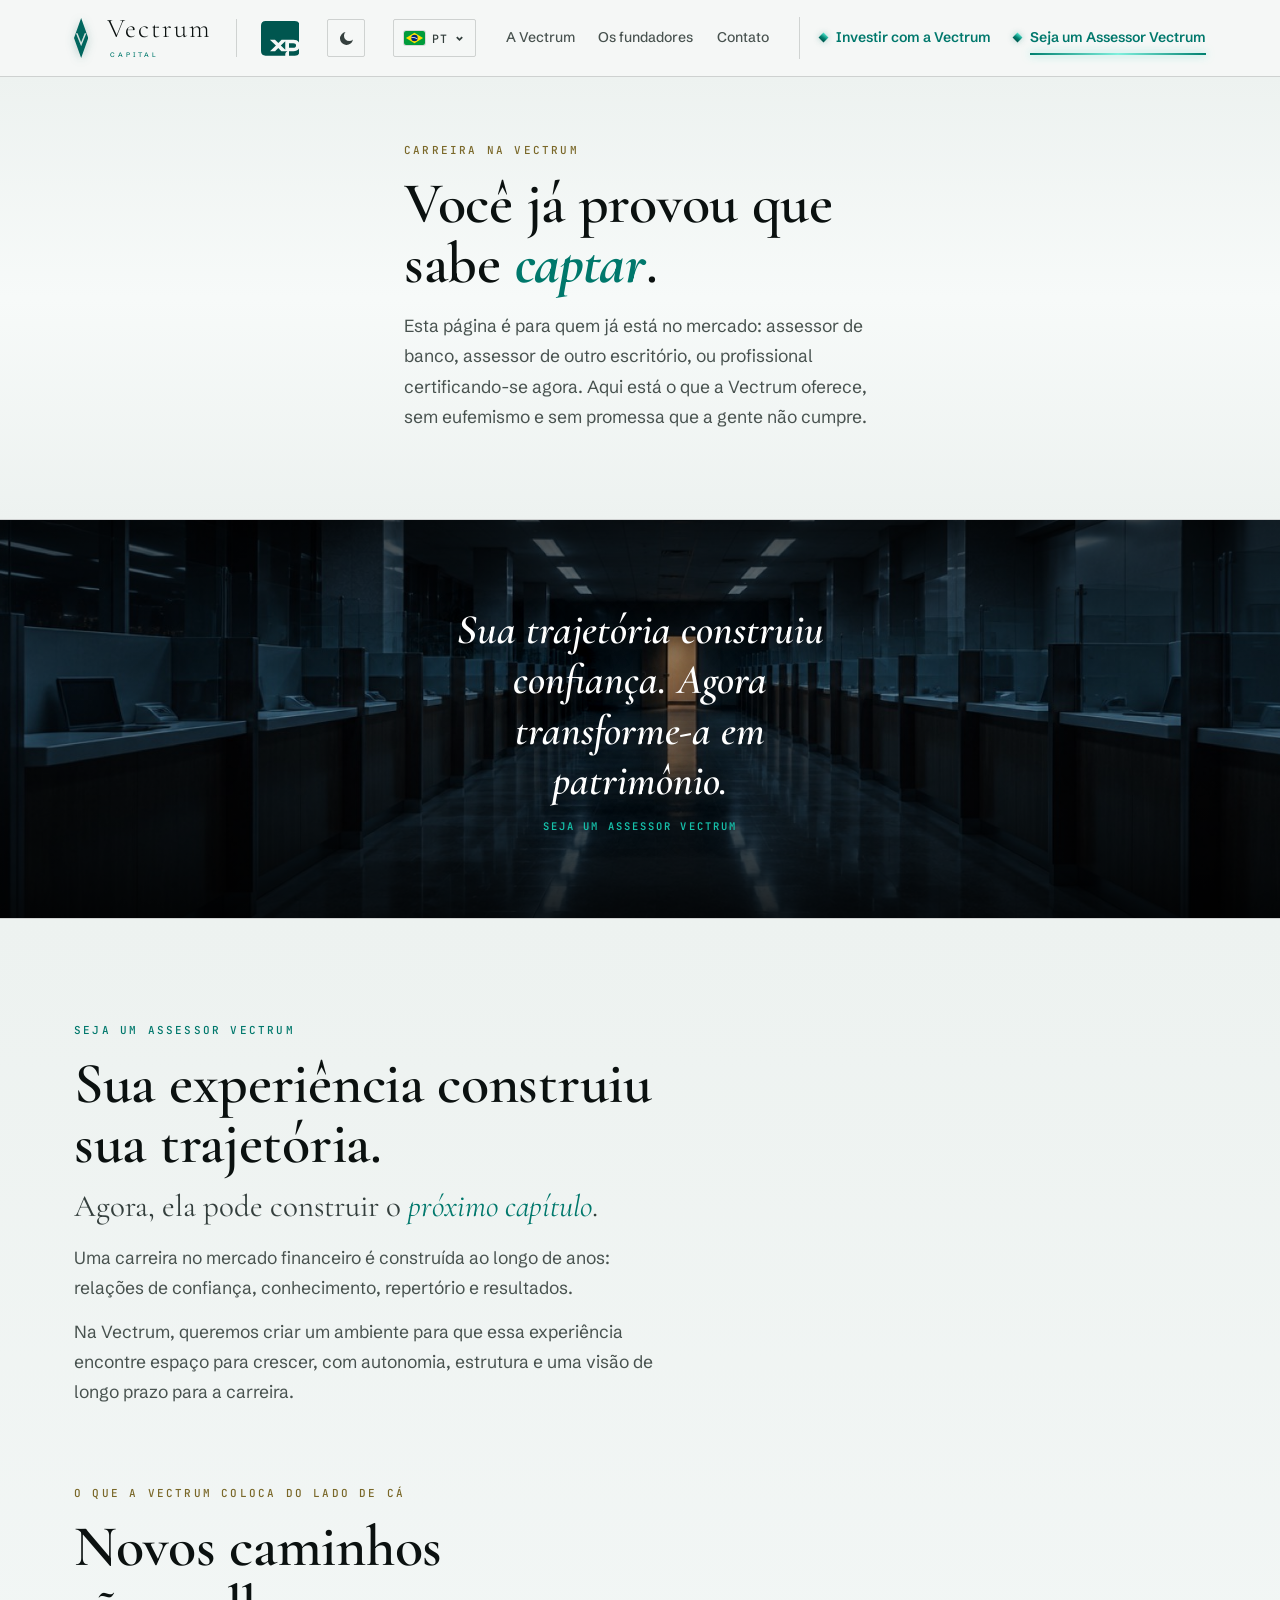
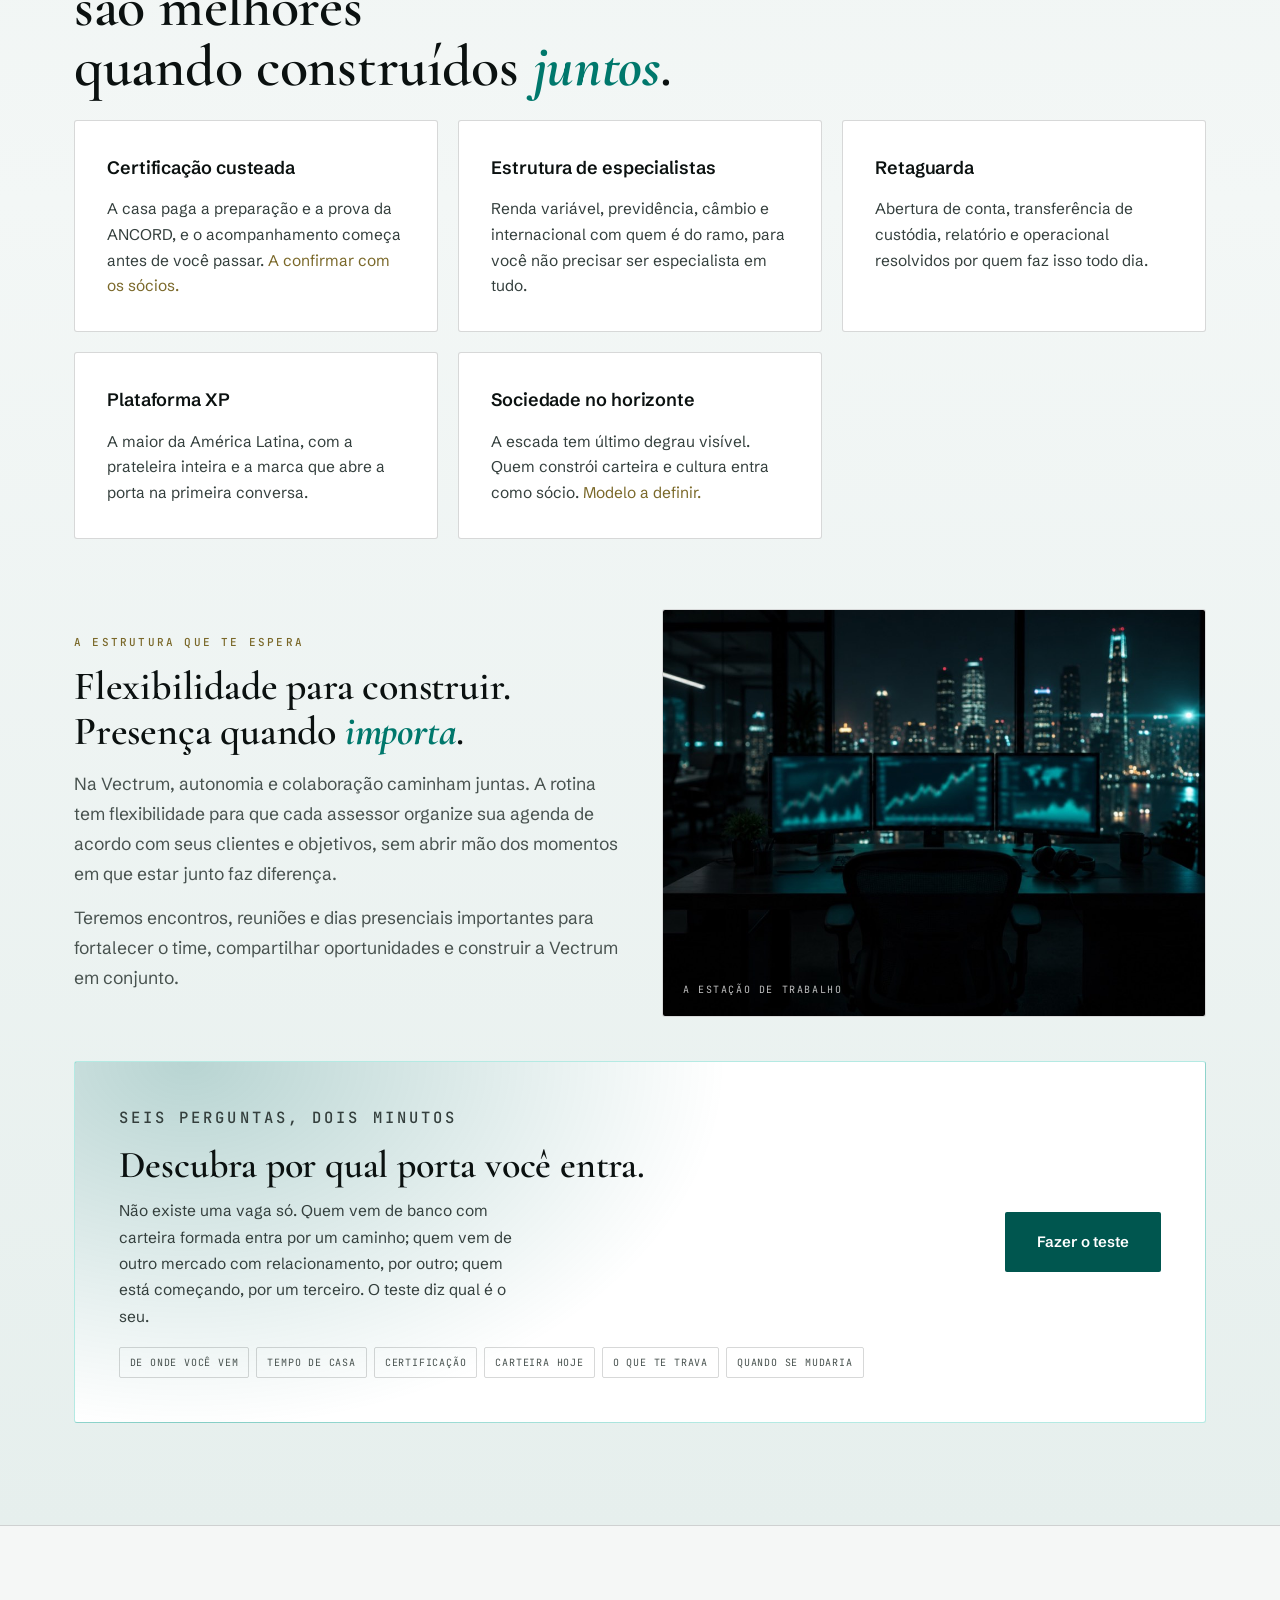
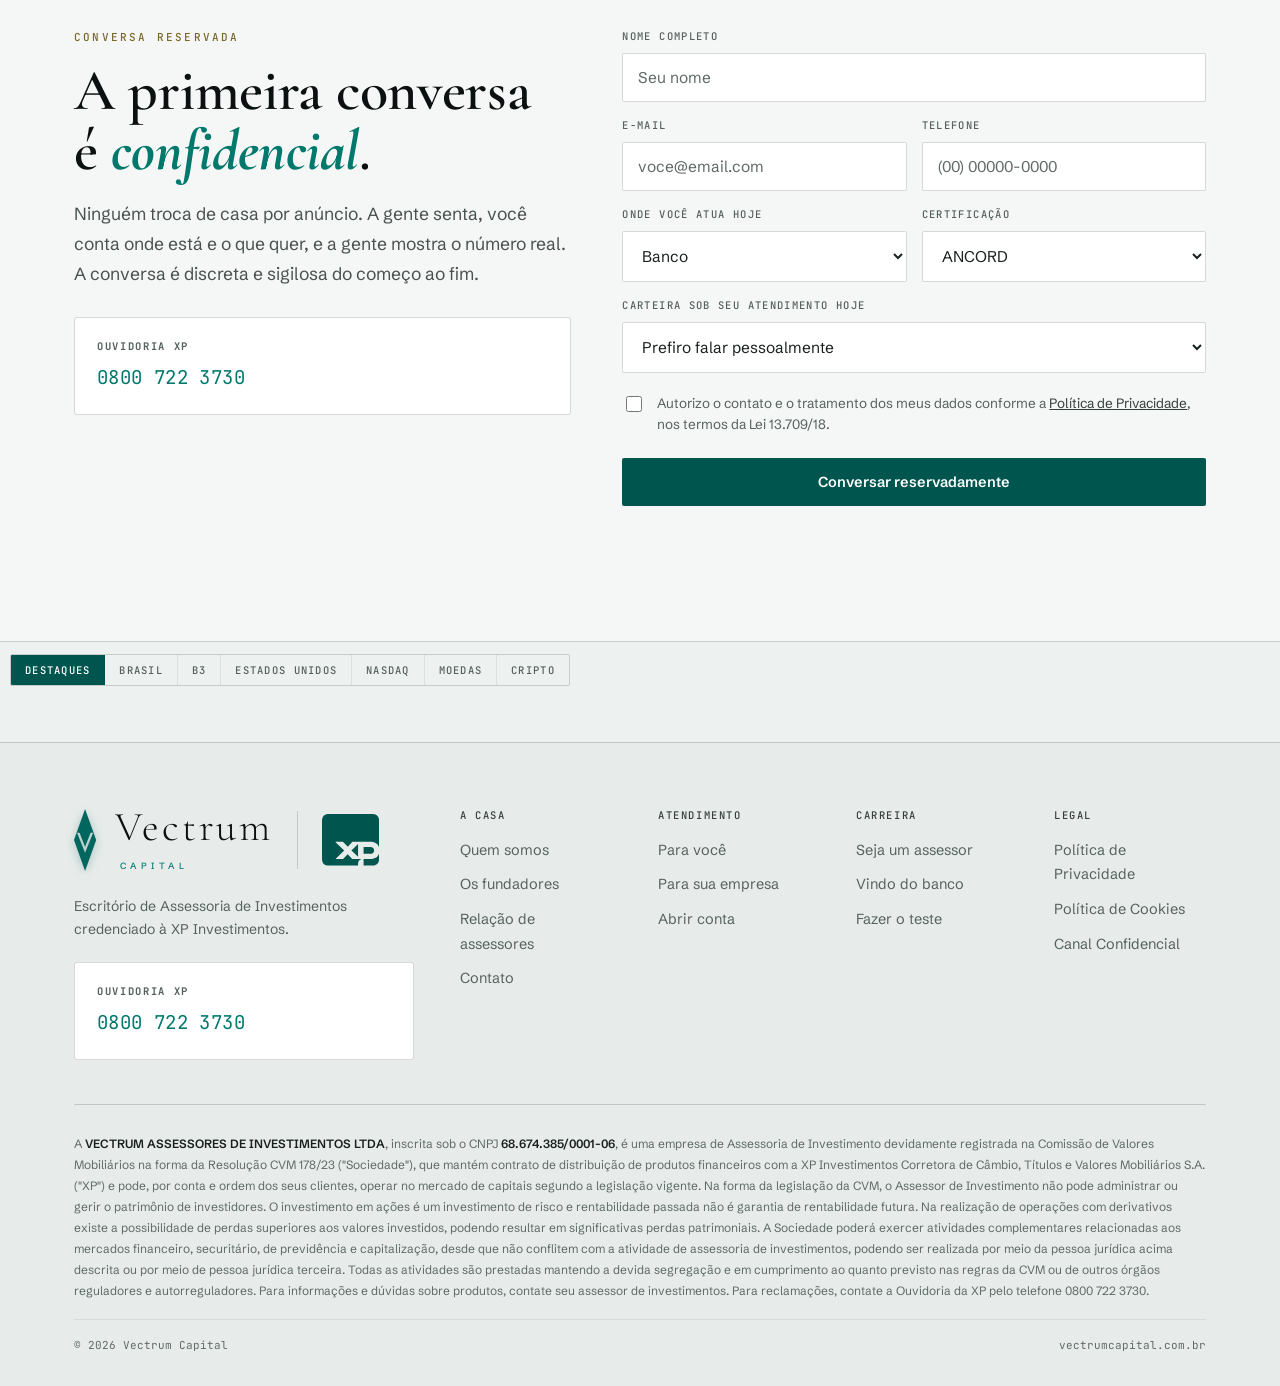
==== assessor.html @ 30ae18d7 "feat: vectrum-site no repositório da STRATIK (cópia fiel da produção de 03/10) Co-Authored-By: Claud" ====
<!doctype html>
<html lang="pt-BR" data-tema="claro">
<head>
<meta charset="utf-8">
<meta name="viewport" content="width=device-width, initial-scale=1">
<!-- previa interna: fora dos buscadores ate a casa decidir publicar -->
<meta name="robots" content="noindex, nofollow, noarchive">
<meta data-i18n-a="content:k0cd31517" name="description" content="Carreira na Vectrum Capital: o que oferecemos a assessores de investimento.">
<meta name="theme-color" content="#F5F7F6">
<script>/* tema antes da pintura: o site nasce claro; quem escolheu o escuro volta no escuro */try{var tv=localStorage.getItem('vectrum-tema-v2');if(tv==='escuro')document.documentElement.removeAttribute('data-tema');else if(tv==='verde')document.documentElement.setAttribute('data-tema','verde');if((localStorage.getItem('vectrum-idioma')||'pt')!=='pt')document.documentElement.className+=' i18n-carregando'}catch(e){}</script>
<link rel="stylesheet" href="i18n/i18n.css?v=4">
<script src="i18n/i18n.js?v=4" defer></script>
<link rel="icon" type="image/svg+xml" href="favicon.svg?v=2">
<meta data-i18n-a="content:kf7795882" property="og:title" content="Seja um assessor Vectrum">
<meta data-i18n-a="content:kbe88fcd1" property="og:description" content="Recurso parado tem valor. Recurso com direção tem destino.">
<meta property="og:type" content="website">
<title data-i18n="kf7795882">Seja um assessor Vectrum</title>
<link rel="preconnect" href="https://fonts.googleapis.com">
<link rel="preconnect" href="https://fonts.gstatic.com" crossorigin>
<link rel="stylesheet" href="https://fonts.googleapis.com/css2?family=Cormorant+Garamond:ital,wght@0,300;0,400;0,500;0,600;0,700;1,500;1,600;1,700&family=Schibsted+Grotesk:wght@400;500;600;700;800&family=JetBrains+Mono:wght@400;500;700&display=swap">

<style>
:root{
  /* texto mais claro e mais legivel que a versao anterior */
  --ink-0:#FFFFFF; --ink-1:#EDEFEE; --ink-2:#C8CCCB; --ink-3:#9AA3A1; --ink-4:#848D8B; --ink-5:#7A8381;

  --green:#00665E; --green-live:#16BFA9; --green-deep:#002420; --green-abyss:#001210; --surface:#00231F;
  --metal:#B8A567; --preto:#121212;
  --up:#16BFA9; --down:#E8685C;

  --bg:#000000; --card:#080A0A; --card-hi:#0E1312;
  --line:rgba(200,204,203,.13); --line-soft:rgba(200,204,203,.06);

  --f-disp:"Fraunces",Georgia,serif;
  --f-ui:"Schibsted Grotesk",system-ui,-apple-system,sans-serif;
  --f-mono:"JetBrains Mono",ui-monospace,Menlo,monospace;
  --f-marca:"Cormorant Garamond",Georgia,serif;

  /* superficies que o tema claro precisa inverter */
  --nav-bg:rgba(0,0,0,.84); --nav-bg-mob:rgba(0,0,0,.98);
  --selo-bg:rgba(0,0,0,.6); --selo-bd:rgba(184,165,103,.3); --selo-tx:rgba(184,165,103,.92);
  --faixa-1:linear-gradient(180deg,#000,#01100E 52%,#000);
  --faixa-2:linear-gradient(180deg,#000,#01100E 50%,#000);
  --faixa-3:radial-gradient(62% 70% at 50% 0%, rgba(0,102,94,.2), transparent 64%),#000;
  --carreira-bg:linear-gradient(180deg,#000,#01100E 40%,#001A17);
  --foco-bg:#0E1312;
  --ticker-bg:#050707; --rodape-bg:#020303; --campo-bg:#0A0D0D;
  --tiras-bg:#060808; --tira-bg:#0C110F; --galeria-bg:#0A0E0D; --hover-suave:rgba(255,255,255,.03);

  --pad:clamp(20px,5vw,64px);
  --nav-h:76px;
  --ease:cubic-bezier(.16,.84,.44,1);
}
/* ====== TEMA CLARO ======
   O site nasce claro (pedido da Victoria, 27/09). O escuro e opcional e entra so quando a pessoa clica.
   Aqui so os tokens mudam: nenhuma regra de layout e reescrita. */
:root[data-tema="claro"]{
  --ink-0:#0B1110; --ink-1:#18211F; --ink-2:#343F3D; --ink-3:#48524F; --ink-4:#55615E; --ink-5:#5E6A67;

  --green:#00564F; --green-live:#00786C; --metal:#7A6829;
  --up:#0B7D6E; --down:#BE4237;

  --bg:#F5F7F6; --card:#FFFFFF; --card-hi:#ECF1EF;
  --line:rgba(11,17,16,.16); --line-soft:rgba(11,17,16,.07);

  --nav-bg:rgba(245,247,246,.86); --nav-bg-mob:rgba(245,247,246,.98);
  --selo-bg:rgba(122,104,41,.09); --selo-bd:rgba(122,104,41,.34); --selo-tx:#6B5A22;
  --faixa-1:linear-gradient(180deg,#EDF2F0,#F7FAF9 52%,#EDF2F0);
  --faixa-2:linear-gradient(180deg,#EDF2F0,#F7FAF9 50%,#EDF2F0);
  --faixa-3:radial-gradient(62% 70% at 50% 0%, rgba(0,102,94,.10), transparent 64%),#F0F4F3;
  --carreira-bg:linear-gradient(180deg,#EDF2F0,#F3F7F6 40%,#E6EFED);
  --foco-bg:#FFFFFF;
  --ticker-bg:#EDF1F0; --rodape-bg:#E7ECEA; --campo-bg:#FFFFFF;
  --tiras-bg:#E9EEEC; --tira-bg:#DDE5E3; --galeria-bg:#E4EBE9; --hover-suave:rgba(11,17,16,.05);
}
/* ====== TEMA VERDE (28/09) ======
   Terceira opção: o verde Aston Martin da marca (#00665E) vira o ambiente.
   Parte do escuro (texto claro) e troca só as superfícies e os acentos. */
:root[data-tema="verde"]{
  --green:#008C80; --green-live:#7FE3D2; --green-deep:#00241F; --green-abyss:#001A17; --surface:#003A34;
  --up:#7FE3D2; --down:#FF9A8F;
  --bg:#00332E; --card:#003D37; --card-hi:#004841;
  --line:rgba(255,255,255,.15); --line-soft:rgba(255,255,255,.07);
  --nav-bg:rgba(0,51,46,.88); --nav-bg-mob:rgba(0,51,46,.98);
  --selo-bg:rgba(0,36,31,.55);
  --faixa-1:linear-gradient(180deg,#00332E,#003E38 52%,#00332E);
  --faixa-2:linear-gradient(180deg,#00332E,#003E38 50%,#00332E);
  --faixa-3:radial-gradient(62% 70% at 50% 0%, rgba(127,227,210,.14), transparent 64%),#00332E;
  --carreira-bg:linear-gradient(180deg,#00332E,#003A34 40%,#00443D);
  --foco-bg:#003D37;
  --ticker-bg:#002C28; --rodape-bg:#002622; --campo-bg:#003A34;
  --tiras-bg:#002E29; --tira-bg:#003D37; --galeria-bg:#003530; --hover-suave:rgba(255,255,255,.05);
}
/* o veu sobre foto continua escuro nos dois temas: ele protege texto branco sobre imagem */
/* rotulo verde sobre foto: a foto continua escura, entao o verde vivo do tema escuro e o que aparece */
:root[data-tema="claro"] .socio .galeria .nome-sobre span,
:root[data-tema="claro"] .faixa-img .frase small{color:#16BFA9}
/* cartoes das faixas: o veu escuro sobre card claro virava cinza sujo, no claro a mesa some no papel */
:root[data-tema="claro"] .fx .arte{opacity:.34;filter:saturate(.5) contrast(1.02)}
:root[data-tema="claro"] .fx:hover .arte{opacity:.5}
:root[data-tema="claro"] .fx .arte::after{background:linear-gradient(178deg, rgba(255,255,255,.05) 0%, rgba(255,255,255,.78) 42%, rgba(255,255,255,.97) 70%, #FFFFFF 100%)}
:root[data-tema="claro"] .fx .brasao{filter:drop-shadow(0 6px 14px rgba(0,36,32,.28)) drop-shadow(0 0 18px rgba(22,191,169,.12))}

*{box-sizing:border-box}
html{scroll-behavior:smooth;scroll-padding-top:calc(var(--nav-h) + 14px)}
body{
  margin:0;background:var(--bg);color:var(--ink-2);
  font-family:var(--f-ui);font-weight:400;font-size:17px;line-height:1.7;
  -webkit-font-smoothing:antialiased;overflow-x:hidden;
}
.wrap{max-width:1260px;margin:0 auto;padding-inline:var(--pad)}
h1,h2,h3,h4{margin:0;text-wrap:balance;color:var(--ink-1)}
p{margin:0}
a{color:inherit}
img{max-width:100%;display:block}

/* tipografia com carater: display Fraunces, corpo grotesca, numeros mono */
h1,h2{font-family:var(--f-disp);font-weight:500;font-variation-settings:"SOFT" 0,"WONK" 0;letter-spacing:-.012em}
h3{font-family:var(--f-ui);font-weight:600;letter-spacing:-.005em}
.num-mono{font-family:var(--f-mono);font-variant-numeric:tabular-nums}

.eyebrow{font-family:var(--f-mono);font-size:11px;font-weight:500;letter-spacing:.2em;text-transform:uppercase;color:var(--green-live);margin:0}
.eyebrow.metal{color:var(--metal)}
.lede{color:var(--ink-3);font-size:17.5px;max-width:60ch;line-height:1.72}
strong{color:var(--ink-1);font-weight:600}

/* marca */
.vsym{fill:currentColor}   /* fill precisa ser herdado: nao atravessa o shadow do <use> */
.xp{fill:currentColor}
.vname{font-family:var(--f-marca);font-weight:300;line-height:1;letter-spacing:.055em;white-space:nowrap}
.vdesc{font-family:var(--f-ui);font-weight:500;letter-spacing:.4em;text-transform:uppercase;padding-left:.4em;white-space:nowrap}

/* lockup com a XP, padrao dos credenciados: fio vertical, alinhado pela altura */
.lockup{display:flex;align-items:center;gap:clamp(14px,1.9vw,24px)}
.lockup .lk-v{display:flex;align-items:center;gap:clamp(12px,1.5vw,19px);color:var(--ink-0)}
.lockup .lk-fio{width:1px;background:var(--line);flex:none}
.lockup .xp{width:auto;flex:none;color:var(--ink-1)}

/* slot */
.slot::after{
  content:attr(data-slot);position:absolute;top:9px;left:9px;z-index:4;
  font-family:var(--f-mono);font-size:8.5px;font-weight:500;letter-spacing:.11em;text-transform:uppercase;
  color:var(--selo-tx);background:var(--selo-bg);border:1px solid var(--selo-bd);
  padding:3px 7px;border-radius:2px;pointer-events:none;
}
.foto-vazia{background:radial-gradient(70% 90% at 30% 10%, rgba(22,191,169,.10), transparent 62%),linear-gradient(160deg,#0E1413,#060909);position:relative;overflow:hidden}

/* ================= NAV ================= */
.nav{position:sticky;top:0;z-index:70;background:var(--nav-bg);backdrop-filter:blur(18px);border-bottom:1px solid var(--line)}
.nav-in{display:flex;align-items:center;gap:clamp(12px,2.2vw,34px);height:var(--nav-h)}
.nav-marca{text-decoration:none;flex:none}
.nav-marca .vsym{height:40px}
.nav-marca .vname{font-size:27px;letter-spacing:.07em}
.nav-marca .vdesc{font-size:6.5px;letter-spacing:.46em;padding-left:.46em;margin-top:5px;color:var(--ink-4)}
.nav-marca .lk-fio{height:38px}
.nav-marca .xp{height:35px}
.nav-links{display:flex;align-items:center;gap:clamp(9px,1.5vw,24px);margin-left:auto}
.nav-links a{
  font-size:14px;font-weight:500;color:var(--ink-3);text-decoration:none;
  padding:9px 2px;position:relative;transition:color .22s;white-space:nowrap;
}
.nav-links a::after{content:"";position:absolute;left:0;right:100%;bottom:4px;height:1px;background:var(--green-live);transition:right .32s var(--ease)}
.nav-links a:hover{color:var(--ink-0)}
.nav-links a:hover::after{right:0}
.nav-links a.destaque{color:var(--green-live);font-weight:600}
.nav-cta{
  flex:none;background:var(--green);color:#fff;text-decoration:none;font-family:var(--f-ui);
  font-size:13.5px;font-weight:600;padding:12px 22px;border-radius:2px;
  transition:background .24s,transform .24s,box-shadow .24s;white-space:nowrap;
}
.nav-cta:hover{background:#007D72;transform:translateY(-1px);box-shadow:0 8px 22px -8px rgba(0,102,94,.8)}
.nav-tema{background:none;border:1px solid var(--line);border-radius:2px;color:var(--ink-2);
  width:38px;height:38px;flex:none;cursor:pointer;display:grid;place-items:center;
  transition:border-color .25s var(--ease),color .25s var(--ease)}
.nav-tema:hover{border-color:var(--green-live);color:var(--ink-0)}
.nav-tema svg{width:17px;height:17px;fill:currentColor}
/* o ícone mostra o PRÓXIMO tema: claro → escuro (lua) → verde (bolinha verde) → claro (sol) */
.nav-tema .t-lua,.nav-tema .t-sol{display:none}
:root[data-tema="claro"] .nav-tema .t-lua{display:block}
:root[data-tema="claro"] .nav-tema .t-verde{display:none}
:root[data-tema="verde"] .nav-tema .t-sol{display:block}
:root[data-tema="verde"] .nav-tema .t-verde{display:none}
.nav-burger{display:none;margin-left:auto;background:none;border:1px solid var(--line);border-radius:2px;color:var(--ink-1);padding:9px 13px;cursor:pointer;font-family:var(--f-ui);font-size:13px;font-weight:500}
@media(max-width:1060px){
  .nav-links{display:none;position:absolute;top:var(--nav-h);left:0;right:0;background:var(--nav-bg-mob);border-bottom:1px solid var(--line);flex-direction:column;align-items:flex-start;gap:0;padding:8px var(--pad) 18px;margin:0}
  .nav-links.aberto{display:flex}
  .nav-links a{width:100%;padding:14px 0;border-bottom:1px solid var(--line-soft)}
  .nav-burger{display:block}.nav-cta{display:none}
}

/* ================= HERO ================= */
.hero{position:relative;padding-block:clamp(52px,8vw,96px) clamp(44px,6vw,78px);overflow:hidden}
.hero-fundo{position:absolute;inset:0;z-index:0;
  background:radial-gradient(56% 60% at 74% 16%, rgba(0,102,94,.32), transparent 62%),
             radial-gradient(46% 50% at 12% 86%, rgba(22,191,169,.10), transparent 60%),
             var(--faixa-1)}
.hero-grade{position:absolute;inset:0;z-index:0;opacity:.55;
  background-image:linear-gradient(rgba(255,255,255,.022) 1px,transparent 1px),linear-gradient(90deg,rgba(255,255,255,.022) 1px,transparent 1px);
  background-size:68px 68px;mask-image:radial-gradient(70% 70% at 50% 40%,#000,transparent)}
.hero-in{position:relative;z-index:1;display:grid;grid-template-columns:minmax(0,1.04fr) minmax(0,.96fr);gap:clamp(30px,4.6vw,64px);align-items:center}
@media(max-width:940px){.hero-in{grid-template-columns:1fr}}
.hero h1{font-size:clamp(40px,6.2vw,76px);line-height:1.04;margin-block:20px 22px;color:var(--ink-0);font-weight:500}
.hero h1 em{font-style:italic;color:var(--green-live);font-weight:500}
.hero .sub{color:var(--ink-2);font-size:clamp(16px,1.5vw,18.5px);max-width:50ch;line-height:1.7}
.hero-botoes{display:flex;flex-wrap:wrap;gap:13px;margin-top:32px}
.btn{
  display:inline-flex;align-items:center;justify-content:center;gap:9px;text-decoration:none;border:0;cursor:pointer;
  font-family:var(--f-ui);font-size:14.5px;font-weight:600;
  padding:15px 28px;border-radius:2px;position:relative;overflow:hidden;
  transition:background .24s,transform .24s,border-color .24s,color .24s,box-shadow .24s;
}
.btn-1{background:var(--green);color:#fff}
.btn-1:hover{background:#007D72;transform:translateY(-2px);box-shadow:0 12px 30px -10px rgba(0,102,94,.9)}
.btn-2{background:transparent;color:var(--ink-1);border:1px solid rgba(200,204,203,.3)}
.btn-2:hover{border-color:var(--green-live);color:var(--green-live);transform:translateY(-2px);background:rgba(22,191,169,.06)}
.btn:focus-visible{outline:2px solid var(--green-live);outline-offset:3px}

.hero-visual{position:relative;aspect-ratio:4/5;border:1px solid var(--line);border-radius:3px;overflow:hidden}
.hero-visual img,.hero-visual video{width:100%;height:100%;object-fit:cover;display:block;transform:scale(1.02);transition:transform 1.1s var(--ease)}
.hero-visual:hover img,.hero-visual:hover video{transform:scale(1.06)}
.hero-visual::after{content:"";position:absolute;inset:0;background:linear-gradient(180deg,rgba(0,0,0,.18) 0%,rgba(0,0,0,0) 34%,rgba(0,0,0,.62) 100%);pointer-events:none}
.hero-visual .legenda{position:absolute;left:0;right:0;bottom:0;z-index:2;padding:20px 22px;font-family:var(--f-mono);font-size:10.5px;letter-spacing:.14em;text-transform:uppercase;color:rgba(255,255,255,.72)}
@media(max-width:940px){.hero-visual{aspect-ratio:16/10}}

/* ================= NUMEROS ================= */
.numeros{display:grid;grid-template-columns:repeat(auto-fit,minmax(172px,1fr));gap:1px;background:var(--line-soft);border-block:1px solid var(--line)}
.num{background:var(--card);padding:clamp(24px,3vw,36px) clamp(18px,2vw,28px);display:flex;flex-direction:column;gap:7px;position:relative;transition:background .35s}
.num::before{content:"";position:absolute;inset:0;background:radial-gradient(70% 100% at 50% 0%, rgba(22,191,169,.10), transparent 70%);opacity:0;transition:opacity .4s}
.num:hover{background:var(--card-hi)}
.num:hover::before{opacity:1}
.num b{font-family:var(--f-mono);font-weight:700;font-size:clamp(28px,3.6vw,42px);line-height:1;color:var(--ink-0);letter-spacing:-.02em;position:relative}
.num span{font-family:var(--f-mono);font-size:10.5px;letter-spacing:.16em;text-transform:uppercase;color:var(--ink-4);position:relative}

/* ================= SECOES ================= */
.sec{padding-block:clamp(60px,8vw,110px);position:relative}
.sec-linha{border-top:1px solid var(--line)}
.sec-head{max-width:60ch;margin-bottom:clamp(30px,4vw,52px)}
.sec-head h2{font-size:clamp(31px,4.4vw,52px);line-height:1.1;margin-block:14px 17px;color:var(--ink-0);font-weight:500}
.sec-head h2 em{font-style:italic;color:var(--green-live)}
.faixa-escura{background:var(--faixa-2)}
.faixa-verde{background:var(--faixa-3)}

/* ============ BLOCO VIVO: base de todo card ============ */
.vivo{
  position:relative;background:var(--card);border:1px solid var(--line);border-radius:3px;
  overflow:hidden;isolation:isolate;
  transition:transform .42s var(--ease),border-color .42s,background .42s,box-shadow .42s;
}
.vivo::before{ /* luz que segue o ponteiro */
  content:"";position:absolute;inset:-1px;z-index:0;pointer-events:none;opacity:0;
  background:radial-gradient(320px circle at var(--mx,50%) var(--my,0%), rgba(22,191,169,.16), transparent 62%);
  transition:opacity .45s;
}
.vivo::after{ /* filete superior que cresce */
  content:"";position:absolute;top:0;left:0;height:2px;width:0;z-index:2;
  background:linear-gradient(90deg,var(--green-live),rgba(22,191,169,0));
  transition:width .55s var(--ease);
}
.vivo:hover{transform:translateY(-5px);border-color:rgba(22,191,169,.34);background:var(--card-hi);box-shadow:0 22px 44px -26px rgba(0,0,0,.95)}
.vivo:hover::before{opacity:1}
.vivo:hover::after{width:100%}
.vivo > *{position:relative;z-index:1}

/* ================= DIFERENCIAIS ================= */
.grade-6{display:grid;grid-template-columns:repeat(auto-fit,minmax(288px,1fr));gap:clamp(14px,1.7vw,20px)}
.dcard{padding:clamp(24px,2.7vw,32px);display:flex;flex-direction:column;gap:13px}
.dcard .ico{width:30px;height:30px;color:var(--green-live);transition:transform .45s var(--ease),color .3s}
.dcard:hover .ico{transform:translateY(-2px) scale(1.08)}
.dcard .ico svg{width:100%;height:100%;fill:none;stroke:currentColor;stroke-width:1.4;stroke-linecap:round;stroke-linejoin:round}
.dcard h3{font-size:18px;color:var(--ink-0)}
.dcard p{font-size:15.5px;line-height:1.66;color:var(--ink-2)}
.dcard .grifo{color:var(--green-live);font-weight:600}

/* ================= FAIXAS ================= */
.faixas{display:grid;grid-template-columns:repeat(auto-fit,minmax(250px,1fr));gap:clamp(12px,1.5vw,16px)}
.fx{padding:clamp(30px,3.4vw,44px);display:flex;flex-direction:column;gap:11px;position:relative;overflow:hidden;min-height:clamp(260px,26vw,330px);justify-content:flex-end}
/* arte de fundo: malha geométrica que ganha densidade conforme o nível sobe */
.fx .arte{
  position:absolute;inset:0;z-index:0;pointer-events:none;
  background-size:cover;background-position:center;
  opacity:.50;filter:saturate(.62) contrast(1.06);
  transition:opacity .7s var(--ease),transform 1.5s var(--ease),filter .7s;
  transform:scale(1.05);
}
/* o véu mantém o texto legível e deixa a mesa aparecer só no topo do card */
.fx .arte::after{
  content:"";position:absolute;inset:0;
  background:linear-gradient(178deg, rgba(0,0,0,.18) 0%, rgba(4,10,9,.72) 46%, rgba(4,10,9,.96) 78%, #040A09 100%);
}
.fx:hover .arte{opacity:.78;transform:scale(1.1);filter:saturate(.85) contrast(1.1)}
.fx > *:not(.arte){position:relative;z-index:1}
/* selo sólido: massa de metal, não contorno */
.fx .brasao{width:78px;height:78px;margin-bottom:16px;display:block;position:relative;
  filter:drop-shadow(0 6px 16px rgba(0,0,0,.95)) drop-shadow(0 0 22px rgba(22,191,169,.18))}
.fx .brasao svg{width:100%;height:100%;overflow:visible;transition:transform .55s var(--ease)}
.fx .brasao .corpo{fill:url(#metal);transition:fill .5s}
.fx .brasao .chapa{fill:url(#chapa)}
.fx .brasao .aro{fill:none;stroke:rgba(255,255,255,.34);stroke-width:1.1}
.fx .brasao .vinco{fill:none;stroke:rgba(0,0,0,.42);stroke-width:1.4}
.fx .brasao .cravo{fill:#0B1413}
.fx .brasao .lasca{fill:rgba(255,255,255,.20)}
.fx .brasao .numeral{
  font-family:var(--f-mono);font-size:15px;font-weight:700;letter-spacing:.04em;
  fill:#04100E;text-anchor:middle;
}
.fx:hover .brasao svg{transform:scale(1.07) rotate(-4deg)}
.fx:hover .brasao .corpo{fill:url(#metal-hi)}
.fx .valor{font-family:var(--f-mono);font-size:11.5px;letter-spacing:.13em;text-transform:uppercase;color:var(--green-live);font-weight:500}
.fx .nivel{font-family:var(--f-disp);font-size:29px;color:var(--ink-0);font-weight:500;line-height:1.1}
.fx ul{list-style:none;margin:10px 0 0;padding:0;display:flex;flex-direction:column;gap:9px}
.fx li{font-size:15px;color:var(--ink-2);padding-left:18px;position:relative;line-height:1.55}
.carreira .sub-titulo{font-family:var(--f-disp);font-size:clamp(21px,2.6vw,31px);line-height:1.2;color:var(--ink-2);font-weight:400;margin:-4px 0 18px}
.carreira .sub-titulo em{font-style:italic;color:var(--green-live)}
.fx li::before{content:"";position:absolute;left:0;top:9px;width:6px;height:6px;background:var(--green-live);transform:rotate(45deg);transition:transform .4s var(--ease)}
.fx:hover li::before{transform:rotate(135deg)}

/* ================= FUNDADORES ================= */
.socios{display:grid;grid-template-columns:repeat(auto-fit,minmax(310px,1fr));gap:clamp(16px,2vw,24px)}
.socio{display:flex;flex-direction:column}
.socio .galeria{position:relative;aspect-ratio:4/5;overflow:hidden;background:var(--galeria-bg)}
.socio .galeria img{position:absolute;inset:0;width:100%;height:100%;object-fit:cover;opacity:0;transform:scale(1.06);transition:opacity .72s var(--ease),transform 1.3s var(--ease)}
.socio .galeria img.ativa{opacity:1;transform:scale(1)}
.socio .galeria .veu{position:absolute;inset:0;background:linear-gradient(180deg,rgba(0,0,0,.05) 0%,rgba(0,0,0,0) 40%,rgba(0,0,0,.82) 100%);z-index:2;pointer-events:none}
.socio .galeria .contador{position:absolute;top:12px;right:13px;z-index:3;font-family:var(--f-mono);font-size:10px;letter-spacing:.1em;color:rgba(255,255,255,.72);background:rgba(0,0,0,.45);border:1px solid rgba(255,255,255,.14);padding:3px 8px;border-radius:2px}
.socio .galeria .nome-sobre{position:absolute;left:0;right:0;bottom:0;z-index:3;padding:0 20px 16px;display:flex;flex-direction:column;gap:3px}
.socio .galeria .nome-sobre b{font-family:var(--f-disp);font-size:30px;font-weight:500;color:#fff;line-height:1.05}
.socio .galeria .nome-sobre span{font-family:var(--f-mono);font-size:10px;letter-spacing:.16em;text-transform:uppercase;color:var(--green-live)}

/* miniaturas: a selecionada se destaca */
.tiras{display:flex;gap:7px;padding:12px 14px;background:var(--tiras-bg);border-bottom:1px solid var(--line-soft);overflow-x:auto;scrollbar-width:none}
.tiras::-webkit-scrollbar{display:none}
.tira{
  flex:0 0 auto;width:46px;height:46px;border-radius:2px;overflow:hidden;cursor:pointer;position:relative;
  border:1px solid var(--line);background:var(--tira-bg);padding:0;
  opacity:.48;filter:grayscale(.55);
  transition:opacity .35s,filter .35s,transform .35s var(--ease),border-color .35s,width .35s var(--ease),height .35s var(--ease);
}
.tira img{width:100%;height:100%;object-fit:cover}
.tira:hover{opacity:.85;filter:grayscale(.15);transform:translateY(-2px)}
.tira[aria-selected="true"]{opacity:1;filter:none;border-color:var(--green-live);width:58px;height:58px;box-shadow:0 0 0 1px rgba(22,191,169,.45),0 8px 20px -10px rgba(22,191,169,.7)}
.tira.vazia{display:grid;place-items:center}
.tira.vazia span{font-family:var(--f-mono);font-size:15px;color:var(--ink-5)}
.tira:focus-visible{outline:2px solid var(--green-live);outline-offset:2px}

.socio .corpo{padding:clamp(20px,2.3vw,26px);display:flex;flex-direction:column;gap:14px;flex:1}
.socio .bio{font-size:15px;line-height:1.65;color:var(--ink-2)}
.socio .skills{display:flex;flex-wrap:wrap;gap:6px}
.socio .skills span{font-family:var(--f-mono);font-size:10px;letter-spacing:.07em;text-transform:uppercase;color:var(--ink-2);border:1px solid var(--line);border-radius:2px;padding:5px 9px;transition:border-color .3s,color .3s,background .3s}
.socio:hover .skills span{border-color:rgba(22,191,169,.24)}
.socio .trilha{margin-top:auto;padding-top:15px;border-top:1px solid var(--line-soft);display:flex;flex-direction:column;gap:7px}
.socio .trilha i{font-style:normal;font-size:13.5px;color:var(--ink-4);display:flex;gap:12px}
.socio .trilha i b{font-family:var(--f-mono);color:var(--ink-2);font-weight:500;font-size:11px;letter-spacing:.08em;text-transform:uppercase;min-width:82px;padding-top:2px}

/* ================= CLASSES ================= */
.classes{display:grid;grid-template-columns:repeat(auto-fit,minmax(186px,1fr));gap:clamp(10px,1.2vw,14px)}
.cl{padding:22px 20px 24px;display:flex;flex-direction:column;gap:7px}
.cl b{font-size:15.5px;font-weight:600;color:var(--ink-1)}
.cl span{font-size:13px;color:var(--ink-4);line-height:1.5}

/* insígnias: desenhadas com o vocabulário da marca — ângulos, losangos e retas */
.insignia{
  width:38px;height:38px;margin-bottom:9px;position:relative;
  display:grid;place-items:center;flex:none;
}
.insignia::before{ /* moldura em losango, o motivo da casa */
  content:"";position:absolute;inset:2px;border:1px solid var(--line);
  transform:rotate(45deg);border-radius:2px;
  transition:border-color .45s var(--ease),transform .55s var(--ease),background .45s;
}
.cl:hover .insignia::before,.fx:hover .insignia::before{
  border-color:rgba(22,191,169,.42);transform:rotate(90deg);
  background:radial-gradient(60% 60% at 50% 50%, rgba(22,191,169,.10), transparent 70%);
}
.insignia svg{
  position:relative;width:19px;height:19px;
  fill:none;stroke:var(--green-live);stroke-width:1.5;
  stroke-linecap:round;stroke-linejoin:round;
  transition:transform .45s var(--ease),stroke .3s;
}
.cl:hover .insignia svg,.fx:hover .insignia svg{transform:scale(1.12)}
.insignia svg .cheio{fill:var(--green-live);stroke:none}

/* ================= CARREIRA ================= */
.carreira{background:var(--carreira-bg)}
.verdade{display:grid;grid-template-columns:repeat(auto-fit,minmax(255px,1fr));gap:clamp(12px,1.5vw,16px)}
.vd{padding:clamp(22px,2.5vw,28px);display:flex;flex-direction:column;gap:9px}
.vd .fase{font-family:var(--f-mono);font-size:10.5px;letter-spacing:.16em;text-transform:uppercase;color:var(--metal);font-weight:500}
.vd b{font-family:var(--f-disp);font-size:26px;font-weight:500;color:var(--ink-0);line-height:1.12}
.vd p{font-size:14.5px;color:var(--ink-2);line-height:1.62}
.vd .barra{height:3px;background:rgba(200,204,203,.1);border-radius:2px;overflow:hidden;margin-top:4px}
.vd .barra i{display:block;height:100%;background:linear-gradient(90deg,var(--green),var(--green-live));width:0;transition:width 1.1s var(--ease)}
.vd.revela .barra i,.vd:hover .barra i{width:var(--w,25%)}

.tab-rolagem{overflow-x:auto;border:1px solid var(--line);border-radius:3px;background:var(--card)}
.comparativo{width:100%;border-collapse:collapse;font-size:15px;min-width:560px}
.comparativo th,.comparativo td{padding:15px 18px;text-align:left;border-bottom:1px solid var(--line-soft)}
.comparativo thead th{font-family:var(--f-mono);font-size:10.5px;letter-spacing:.15em;text-transform:uppercase;color:var(--ink-4);font-weight:500;border-bottom:1px solid var(--line)}
.comparativo tbody th{font-weight:400;color:var(--ink-3);font-size:14.5px}
.comparativo tbody tr{transition:background .3s}
.comparativo tbody tr:hover{background:rgba(22,191,169,.04)}
.comparativo .assessor{color:var(--ink-0);font-weight:500}
.comparativo .banco{color:var(--ink-4)}
.comparativo tr.destaque td,.comparativo tr.destaque th{background:rgba(22,191,169,.07)}
.comparativo tr.destaque .assessor{color:var(--green-live);font-weight:600}

.quiz-chamada{
  margin-top:clamp(28px,3.4vw,44px);border:1px solid rgba(22,191,169,.32);border-radius:3px;
  background:radial-gradient(70% 150% at 10% 0%, rgba(0,102,94,.28), transparent 68%),var(--card);
  padding:clamp(26px,3.4vw,46px);
  display:flex;flex-wrap:wrap;gap:clamp(20px,3vw,40px);align-items:center;justify-content:space-between;
  position:relative;overflow:hidden;
}
.quiz-chamada .txt{flex:1 1 320px;display:flex;flex-direction:column;gap:12px}
.quiz-chamada h3{font-family:var(--f-disp);font-size:clamp(26px,3.2vw,38px);font-weight:500;color:var(--ink-0);line-height:1.12}
.quiz-chamada p{font-size:15.5px;color:var(--ink-2);max-width:46ch}
.quiz-passos{display:flex;flex-wrap:wrap;gap:7px;margin-top:5px}
.quiz-passos span{font-family:var(--f-mono);font-size:10px;letter-spacing:.08em;text-transform:uppercase;color:var(--ink-3);border:1px solid var(--line);border-radius:2px;padding:6px 10px;transition:border-color .3s,color .3s}
.quiz-chamada:hover .quiz-passos span{border-color:rgba(22,191,169,.3);color:var(--ink-2)}

/* ================= MIDIA ================= */
.midia{display:grid;grid-template-columns:repeat(auto-fit,minmax(258px,1fr));gap:clamp(14px,1.7vw,20px)}
.mcard{display:flex;flex-direction:column}
.mcard .capa{aspect-ratio:16/10;position:relative;overflow:hidden}
.mcard .capa img{width:100%;height:100%;object-fit:cover;transform:scale(1.02);transition:transform 1.1s var(--ease),filter .5s}
.mcard:hover .capa img{transform:scale(1.07)}
.mcard .capa::after{content:"";position:absolute;inset:0;background:linear-gradient(180deg,rgba(0,0,0,.25),rgba(0,0,0,.55));pointer-events:none}
/* tarja de exemplo: sai quando entrar materia real */
.mcard .tarja{
  position:absolute;top:10px;left:10px;z-index:3;
  font-family:var(--f-mono);font-size:9px;font-weight:500;letter-spacing:.16em;text-transform:uppercase;
  color:var(--selo-tx);background:var(--selo-bg);border:1px solid var(--selo-bd);
  padding:4px 8px;border-radius:2px;
}
.mcard .txt{padding:19px 21px 23px;display:flex;flex-direction:column;gap:10px;flex:1}
.mcard .txt p{font-size:15px;color:var(--ink-2);line-height:1.5}
.mcard .veic{margin-top:auto;padding-top:13px;border-top:1px solid var(--line-soft);font-family:var(--f-mono);font-size:10.5px;letter-spacing:.12em;text-transform:uppercase;color:var(--ink-4)}

/* ================= MAPA ================= */
.mapa-bloco{display:grid;grid-template-columns:minmax(0,.85fr) minmax(0,1.15fr);gap:clamp(28px,4vw,60px);align-items:center}
@media(max-width:900px){.mapa-bloco{grid-template-columns:1fr}}
.mapa-caixa{position:relative;display:grid;place-items:center;padding:clamp(14px,2vw,26px)}
.mapa-svg{width:100%;max-width:420px;height:auto;overflow:visible}
.mapa-svg .pais{fill:#0B1110;stroke:rgba(200,204,203,.22);stroke-width:1.2;stroke-linejoin:round}
.mapa-svg .sp{fill:var(--green);stroke:var(--green-live);stroke-width:1.4;opacity:0;animation:acende 1s var(--ease) .35s forwards}
@keyframes acende{to{opacity:1}}
.mapa-svg .pulso{fill:none;stroke:var(--green-live);stroke-width:1.5;transform-origin:268px 322px;animation:pulsar 2.9s ease-out infinite}
@keyframes pulsar{0%{r:7;opacity:.85}70%{r:30;opacity:0}100%{r:30;opacity:0}}
.mapa-svg .ponto{fill:var(--green-live)}
.mapa-svg .risca{stroke:var(--green-live);stroke-width:1;stroke-dasharray:3 3}
.mapa-svg .rotulo{font-family:var(--f-mono);font-size:12px;letter-spacing:.14em;text-transform:uppercase;fill:var(--green-live)}
.mapa-svg .rotulo-sub{font-family:var(--f-mono);font-size:9px;letter-spacing:.1em;fill:var(--ink-4)}
.mapa-legenda{display:flex;flex-direction:column;gap:14px}
.praca{padding:clamp(20px,2.3vw,26px);display:flex;align-items:flex-start;gap:16px}
.praca .marcador{width:10px;height:10px;border-radius:50%;background:var(--green-live);margin-top:7px;flex:none;box-shadow:0 0 0 4px rgba(22,191,169,.15)}
.praca.futura .marcador{background:transparent;border:1px solid var(--ink-4);box-shadow:none}
.praca .txt{display:flex;flex-direction:column;gap:5px}
.praca b{font-family:var(--f-disp);font-size:24px;font-weight:500;color:var(--ink-0)}
.praca span{font-size:14.5px;color:var(--ink-3);line-height:1.55}
.praca .marca-tempo{font-family:var(--f-mono);font-size:10px;letter-spacing:.14em;text-transform:uppercase;color:var(--metal)}

/* ================= FORM ================= */
.mel{position:absolute;left:-9999px;width:1px;height:1px;overflow:hidden}
.form-bloco{display:grid;grid-template-columns:minmax(0,.92fr) minmax(0,1.08fr);gap:clamp(30px,4vw,64px);align-items:start}
@media(max-width:880px){.form-bloco{grid-template-columns:1fr}}
form{display:flex;flex-direction:column;gap:15px}
.campo{display:flex;flex-direction:column;gap:7px}
.campo label{font-family:var(--f-mono);font-size:10.5px;letter-spacing:.13em;text-transform:uppercase;color:var(--ink-4);font-weight:500}
.campo input,.campo select{
  font-family:var(--f-ui);font-size:15.5px;font-weight:400;color:var(--ink-1);
  background:var(--campo-bg);border:1px solid var(--line);border-radius:2px;padding:14px 15px;
  transition:border-color .25s,background .25s,box-shadow .25s;
}
.campo input::placeholder{color:var(--ink-5)}
.campo input:focus,.campo select:focus{outline:none;border-color:var(--green-live);background:var(--foco-bg);box-shadow:0 0 0 3px rgba(22,191,169,.1)}
.campo-2{display:grid;grid-template-columns:1fr 1fr;gap:15px}
@media(max-width:540px){.campo-2{grid-template-columns:1fr}}
.lgpd{display:flex;gap:12px;align-items:flex-start;font-size:13.5px;color:var(--ink-4);line-height:1.55;margin-top:5px}
.lgpd input{margin-top:3px;accent-color:var(--green);flex:none;width:16px;height:16px}
.lgpd a{color:var(--ink-2)}
.ouvidoria{margin-top:28px;padding:20px 22px;border:1px solid var(--line);border-radius:3px;background:var(--card)}
.ouvidoria b{display:block;font-family:var(--f-mono);font-size:10.5px;letter-spacing:.16em;text-transform:uppercase;color:var(--ink-4);margin-bottom:6px}
.ouvidoria span{font-family:var(--f-mono);font-size:19px;color:var(--green-live);letter-spacing:.02em}

/* ================= TICKER ================= */
.ticker{border-top:1px solid var(--line);background:var(--ticker-bg);overflow:hidden}
.ticker-topo{display:flex;align-items:center;gap:13px;flex-wrap:wrap;padding:12px 0 0}
.ticker-abas{display:flex;border:1px solid var(--line);border-radius:2px;overflow:hidden}
.ticker-abas button{
  appearance:none;border:0;background:transparent;cursor:pointer;font-family:var(--f-mono);
  font-size:10.5px;font-weight:500;letter-spacing:.12em;text-transform:uppercase;color:var(--ink-4);
  padding:8px 14px;border-right:1px solid var(--line-soft);transition:background .25s,color .25s;
}
.ticker-abas button:last-child{border-right:0}
.ticker-abas button:hover{color:var(--ink-1);background:var(--hover-suave)}
.ticker-abas button[aria-pressed="true"]{background:var(--green);color:#fff}
.ticker-abas button:focus-visible{outline:2px solid var(--green-live);outline-offset:-2px}
.ticker-nota{font-family:var(--f-mono);font-size:9.5px;letter-spacing:.1em;text-transform:uppercase;color:var(--ink-5)}
.esteira{position:relative;overflow:hidden;padding:14px 0 16px;mask-image:linear-gradient(90deg,transparent,#000 5%,#000 95%,transparent)}
.esteira-linha{display:flex;width:max-content;animation:correr 48s linear infinite;transition:opacity .2s}
.esteira:hover .esteira-linha{animation-play-state:paused}
@keyframes correr{from{transform:translateX(0)}to{transform:translateX(-50%)}}
.tk{display:flex;align-items:center;gap:10px;padding:0 26px;border-right:1px solid var(--line-soft);white-space:nowrap}
.tk .marca{
  width:22px;height:22px;min-width:22px;max-width:22px;min-height:22px;max-height:22px;
  padding:0;margin:0;flex:0 0 22px;display:grid;place-items:center;border-radius:50%;
  background:rgba(255,255,255,.05);border:1px solid var(--line-soft);overflow:hidden;
}
.tk .marca svg{width:12px;height:12px;fill:currentColor;stroke:none}
/* prefixo m- para nao colidir com classes de layout (a .fx das faixas de patrimonio) */
.tk .marca.m-btc{color:#F7931A;background:rgba(247,147,26,.1);border-color:rgba(247,147,26,.3)}
.tk .marca.m-eth{color:#9AA0C4;background:rgba(154,160,196,.12);border-color:rgba(154,160,196,.32)}
.tk .marca.m-sol{color:#14F195;background:rgba(20,241,149,.1);border-color:rgba(20,241,149,.28)}
.tk .marca.m-xrp{color:#DEDEDE;background:rgba(222,222,222,.09);border-color:rgba(222,222,222,.26)}
.tk .marca.m-ada{color:#5A96F7;background:rgba(90,150,247,.12);border-color:rgba(90,150,247,.32)}
.tk .marca.m-link{color:#6A9AF5;background:rgba(106,154,245,.12);border-color:rgba(106,154,245,.32)}
.tk .marca.m-idx{color:var(--green-live);background:rgba(22,191,169,.1);border-color:rgba(22,191,169,.28)}
.tk .marca.m-fx{color:var(--metal);background:rgba(184,165,103,.1);border-color:rgba(184,165,103,.3)}
.tk .marca.m-txt{font-family:var(--f-mono);font-size:9.5px;font-weight:700;letter-spacing:-.03em;line-height:1}
.tk .nome{font-family:var(--f-ui);font-size:13px;font-weight:600;color:var(--ink-1)}
.tk .preco{font-family:var(--f-mono);font-size:13px;color:var(--ink-2)}
.tk .var{font-family:var(--f-mono);font-size:12px;display:flex;align-items:center;gap:4px}
.tk .var.sobe{color:var(--up)} .tk .var.cai{color:var(--down)}
.tk .var svg{width:9px;height:9px;fill:currentColor}

/* ================= RODAPE ================= */
.rodape{background:var(--rodape-bg);border-top:1px solid var(--line);padding-block:clamp(44px,5vw,68px) 32px}
.rodape-topo{
  display:grid;
  grid-template-columns:minmax(340px,1.9fr) repeat(4,minmax(128px,1fr));
  gap:clamp(30px,3.6vw,54px);
  padding-bottom:clamp(30px,3.4vw,44px);border-bottom:1px solid var(--line);
}
@media(max-width:1120px){.rodape-topo{grid-template-columns:minmax(300px,1fr) repeat(2,minmax(128px,1fr))}}
@media(max-width:720px){.rodape-topo{grid-template-columns:1fr 1fr}.rodape-marca{grid-column:1 / -1}}
@media(max-width:460px){.rodape-topo{grid-template-columns:1fr}}
.rodape-marca{display:flex;flex-direction:column;gap:22px;min-width:0}
.rodape-topo > *{min-width:0}
.rodape-marca .lockup{flex-wrap:wrap;row-gap:12px}
.rodape-marca .vsym{height:62px}
.rodape-marca .vname{font-size:41px;letter-spacing:.07em}
.rodape-marca .vdesc{font-size:9px;letter-spacing:.5em;padding-left:.5em;margin-top:9px;color:var(--ink-4)}
.rodape-marca .lk-fio{height:58px}
.rodape-marca .xp{height:52px}
.rodape-marca p{font-size:14px;color:var(--ink-4);max-width:40ch;line-height:1.6}
.rodape-col{display:flex;flex-direction:column;gap:10px}
.rodape-col b{font-family:var(--f-mono);font-size:10.5px;letter-spacing:.15em;text-transform:uppercase;color:var(--ink-2);font-weight:500;margin-bottom:3px}
.rodape-col a{font-size:14.5px;color:var(--ink-4);text-decoration:none;transition:color .22s,transform .22s;width:fit-content}
.rodape-col a:hover{color:var(--green-live);transform:translateX(2px)}
.legal{padding-top:28px;display:flex;flex-direction:column;gap:18px}
.legal p{font-size:12px;line-height:1.75;color:var(--ink-5)}
.legal .fim{display:flex;flex-wrap:wrap;gap:14px;justify-content:space-between;align-items:baseline;padding-top:16px;border-top:1px solid var(--line-soft)}
.legal .fim span{font-family:var(--f-mono);font-size:11px;color:var(--ink-5)}

/* ================= FAIXA DE IMAGEM ================= */
.faixa-img{position:relative;height:clamp(230px,34vw,400px);overflow:hidden;border-block:1px solid var(--line)}
.faixa-img img{width:100%;height:100%;object-fit:cover;transform:scale(1.06);transition:transform 1.4s var(--ease)}
.faixa-img:hover img{transform:scale(1.11)}
.faixa-img::after{content:"";position:absolute;inset:0;background:linear-gradient(180deg,rgba(0,0,0,.72) 0%,rgba(0,0,0,.28) 42%,rgba(0,0,0,.86) 100%)}
.faixa-img .frase{
  position:absolute;inset:0;z-index:2;display:grid;place-items:center;text-align:center;
  padding-inline:var(--pad);
}
.faixa-img .frase b{
  font-family:var(--f-disp);font-weight:500;font-style:italic;
  font-size:clamp(23px,3.4vw,42px);line-height:1.2;color:#fff;max-width:22ch;
  text-shadow:0 2px 30px rgba(0,0,0,.8);
}
.faixa-img .frase small{
  display:block;margin-top:14px;font-family:var(--f-mono);font-size:10.5px;
  letter-spacing:.2em;text-transform:uppercase;color:var(--green-live);font-style:normal;
}

/* ================= BLOCO COM IMAGEM LATERAL ================= */
.duo{display:grid;grid-template-columns:minmax(0,1fr) minmax(0,1fr);gap:clamp(24px,3.4vw,54px);align-items:center}
@media(max-width:880px){.duo{grid-template-columns:1fr}}
.duo-img{position:relative;aspect-ratio:4/3;overflow:hidden;border:1px solid var(--line);border-radius:3px}
.duo-img img,.duo-img video{width:100%;height:100%;object-fit:cover;display:block;transform:scale(1.02);transition:transform 1.1s var(--ease)}
.duo-img:hover img,.duo-img:hover video{transform:scale(1.07)}
.duo-img::after{content:"";position:absolute;inset:0;background:linear-gradient(200deg,rgba(0,0,0,0) 40%,rgba(0,0,0,.6) 100%);pointer-events:none}
.duo-img .selo{position:absolute;left:0;bottom:0;z-index:2;padding:18px 20px;font-family:var(--f-mono);font-size:10px;letter-spacing:.16em;text-transform:uppercase;color:rgba(255,255,255,.75)}

/* ================= MAPA (imagem) ================= */
.mapa-caixa{position:relative;padding:0;overflow:hidden;aspect-ratio:1}
.mapa-caixa img{width:100%;height:100%;object-fit:cover;display:block}
.mapa-pin{position:absolute;left:66.5%;top:69%;z-index:3;transform:translate(-50%,-50%);pointer-events:none}
.mapa-pin .anel{position:absolute;left:50%;top:50%;width:18px;height:18px;margin:-9px 0 0 -9px;border:1px solid var(--green-live);border-radius:50%;animation:anelar 2.8s ease-out infinite}
.mapa-pin .anel:nth-child(2){animation-delay:.9s}
@keyframes anelar{0%{transform:scale(.6);opacity:.9}70%{transform:scale(3.6);opacity:0}100%{transform:scale(3.6);opacity:0}}
.mapa-rotulo{position:absolute;left:calc(66.5% + 26px);top:69%;z-index:4;transform:translateY(-50%);display:flex;align-items:center;gap:10px}
.mapa-rotulo .tracinho{width:clamp(18px,3vw,42px);height:1px;background:linear-gradient(90deg,var(--green-live),rgba(22,191,169,.2))}
.mapa-rotulo .txt{display:flex;flex-direction:column;gap:2px}
.mapa-rotulo b{font-family:var(--f-mono);font-size:clamp(11px,1.5vw,14px);letter-spacing:.14em;text-transform:uppercase;color:var(--green-live)}
.mapa-rotulo span{font-family:var(--f-mono);font-size:clamp(8px,1.1vw,10px);letter-spacing:.1em;color:var(--ink-3)}

/* ================= FLOCOS ================= */
/* Poeira luminosa sobre a pagina inteira. Fica acima dos fundos e abaixo da
   navegacao, em modo screen: acende sobre o escuro e some sobre o claro. */
#flocos{
  position:fixed;inset:0;z-index:5;pointer-events:none;
  mix-blend-mode:screen;opacity:.92;
}
@media(prefers-reduced-motion:reduce){#flocos{display:none}}

/* ================= ENTRADA ================= */
.pre{opacity:0;transform:translateY(18px)}
.revela{opacity:1;transform:none;transition:opacity .78s var(--ease),transform .78s var(--ease)}
@media(prefers-reduced-motion:reduce){.pre{opacity:1!important;transform:none!important}*{animation:none!important;transition:none!important}}
</style>

<style>
/* ================= QUIZ DE CARREIRA =================
   Teste de CARREIRA, nunca de perfil de investidor: o manual da XP veda ferramenta de perfil nao homologada. */
.quiz{border:1px solid var(--line);background:var(--card);color:var(--ink-2);padding:0;width:min(640px,calc(100vw - 32px));max-height:calc(100dvh - 32px);overflow:auto}
.quiz::backdrop{background:rgba(0,10,9,.72);backdrop-filter:blur(4px)}
.quiz[open]{animation:quiz-entra .45s var(--ease)}
@keyframes quiz-entra{from{opacity:0;transform:translateY(14px)}to{opacity:1;transform:none}}
.quiz-topo{display:flex;align-items:center;justify-content:space-between;gap:16px;padding:18px clamp(20px,3vw,32px);border-bottom:1px solid var(--line-soft)}
.quiz-topo .conta{font-family:var(--f-mono);font-size:11px;letter-spacing:.16em;text-transform:uppercase;color:var(--ink-4)}
.quiz-fechar{background:none;border:1px solid var(--line);color:var(--ink-2);width:36px;height:36px;cursor:pointer;font-size:18px;line-height:1}
.quiz-fechar:hover{border-color:var(--green-live);color:var(--green-live)}
.quiz-barra{height:2px;background:var(--line-soft)}
.quiz-barra i{display:block;height:100%;width:0;background:var(--green-live);transition:width .5s var(--ease)}
.quiz-corpo{padding:clamp(24px,3.4vw,38px) clamp(20px,3vw,32px) clamp(20px,3vw,30px)}
.quiz fieldset{border:0;margin:0;padding:0;min-width:0}
.quiz legend{font-family:var(--f-disp);font-size:clamp(23px,2.8vw,30px);font-weight:500;color:var(--ink-0);line-height:1.18;margin-bottom:20px;padding:0}
.quiz-ops{display:grid;gap:9px}
.quiz-op{position:relative;display:block;cursor:pointer}
.quiz-op input{position:absolute;opacity:0;pointer-events:none}
.quiz-op span{display:flex;align-items:center;gap:14px;border:1px solid var(--line);padding:14px 16px;font-size:15.5px;color:var(--ink-1);transition:border-color .2s,background .2s,transform .2s}
.quiz-op span::before{content:"";width:10px;height:10px;flex:none;transform:rotate(45deg);border:1px solid var(--ink-4);transition:background .2s,border-color .2s}
.quiz-op:hover span{border-color:var(--green-live);transform:translateX(3px)}
.quiz-op input:checked + span{border-color:var(--green-live);background:rgba(22,191,169,.08)}
.quiz-op input:checked + span::before{background:var(--green-live);border-color:var(--green-live)}
.quiz-op input:focus-visible + span{outline:2px solid var(--green-live);outline-offset:2px}
.quiz-rodape{display:flex;justify-content:space-between;align-items:center;gap:12px;margin-top:16px}
.quiz-voltar{background:none;border:0;color:var(--ink-3);font-family:var(--f-mono);font-size:12px;letter-spacing:.12em;text-transform:uppercase;cursor:pointer;padding:8px 0}
.quiz-voltar:hover{color:var(--green-live)}
.quiz-voltar[hidden]{display:inline-block;visibility:hidden}
.quiz-passo{display:none}
.quiz-passo.ativo{display:block;animation:quiz-passo .4s var(--ease)}
@keyframes quiz-passo{from{opacity:0;transform:translateX(12px)}to{opacity:1;transform:none}}
.quiz-porta .numero{font-family:var(--f-mono);font-size:11px;letter-spacing:.18em;text-transform:uppercase;color:var(--green-live)}
.quiz-porta h4{font-family:var(--f-disp);font-size:clamp(28px,3.6vw,40px);font-weight:500;color:var(--ink-0);line-height:1.1;margin:10px 0 16px}
.quiz-porta p{font-size:16px;line-height:1.72;color:var(--ink-2)}
.quiz-porta .trava{margin-top:16px;padding:14px 16px;border-left:2px solid var(--green-live);background:rgba(22,191,169,.05);font-size:15px}
.quiz-porta .trava a{color:var(--green-live)}
@media (prefers-reduced-motion: reduce){.quiz[open],.quiz-passo.ativo{animation:none}.quiz-barra i,.quiz-op span{transition:none}}
</style>

<style id="lapidacao-16-09">
/* ================= LAPIDACAO 16/09 ================= */

/* titulos: Cormorant Garamond (a familia do letreiro). Destaque separa por PESO e por cor */
:root{--f-disp:"Cormorant Garamond",Georgia,serif}
h1,h2{font-weight:600;letter-spacing:-.005em;font-variation-settings:normal}
h1{font-size:clamp(44px,6.2vw,84px)}
.sec-head h2{font-size:clamp(35px,4.9vw,58px);line-height:1.04}
h1 em,h2 em,h3 em,h4 em,.sec-head h2 em{font-weight:700;font-style:italic}
.fx .nivel{font-size:33px;font-weight:600}
.socio .galeria .nome-sobre b{font-size:34px;font-weight:600}
.quiz legend,.quiz-porta h4,.quiz-chamada h3{font-weight:600}
.faixa-img .frase b{font-weight:600}

/* ---------- o lacre: botao da casa, em verde Aston ---------- */
.lacre{
  position:relative;display:inline-flex;align-items:center;justify-content:center;isolation:isolate;overflow:hidden;
  padding:13px 22px;text-decoration:none;white-space:nowrap;cursor:pointer;
  background:linear-gradient(168deg,#23C9B1 0%,#00806F 44%,#00524A 100%);
  border:1px solid #003F39;
  box-shadow:0 10px 26px -8px rgba(0,0,0,.55),inset 0 1px 0 rgba(220,255,248,.45);
  transition:background .5s var(--ease),box-shadow .5s var(--ease),transform .5s var(--ease),border-color .5s;
}
.lacre::before{content:"";position:absolute;inset:4px;z-index:1;pointer-events:none;border:1px solid rgba(220,255,248,.28);transition:border-color .5s}
.lacre::after{content:"";position:absolute;top:0;bottom:0;left:-60%;width:45%;z-index:1;pointer-events:none;
  background:linear-gradient(100deg,transparent,rgba(235,255,250,.7),transparent);transform:skewX(-16deg);opacity:0}
.lacre b{position:relative;z-index:2;font-family:var(--f-ui);font-weight:700;font-size:12px;letter-spacing:.12em;text-transform:uppercase;color:#fff;text-shadow:0 1px 0 rgba(0,40,36,.55)}
.lacre i{position:absolute;z-index:2;width:8px;height:8px;pointer-events:none;border:0 solid rgba(230,255,250,.75);opacity:.8;
  transition:width .5s var(--ease),height .5s var(--ease),opacity .45s}
.lacre i:nth-child(1){top:-1px;left:-1px;border-top-width:2px;border-left-width:2px}
.lacre i:nth-child(2){top:-1px;right:-1px;border-top-width:2px;border-right-width:2px}
.lacre i:nth-child(3){bottom:-1px;left:-1px;border-bottom-width:2px;border-left-width:2px}
.lacre i:nth-child(4){bottom:-1px;right:-1px;border-bottom-width:2px;border-right-width:2px}
.lacre:hover,.lacre:focus-visible{
  background:linear-gradient(168deg,#4FE6CF 0%,#00A08D 44%,#00645A 100%);border-color:#00766A;transform:translateY(-3px);
  box-shadow:0 18px 38px -10px rgba(22,191,169,.55),0 10px 26px -8px rgba(0,0,0,.55),inset 0 1px 0 rgba(235,255,250,.7)}
.lacre:hover::after,.lacre:focus-visible::after{animation:lustro .85s var(--ease)}
.lacre:hover i,.lacre:focus-visible i{width:14px;height:14px;opacity:1}
.lacre:hover::before{border-color:rgba(235,255,250,.5)}
.lacre:active{transform:translateY(-1px) scale(.98)}
.lacre:focus-visible{outline:2px solid var(--green-live);outline-offset:3px}
/* a segunda porta: mesma moldura, metal profundo */
.lacre.profundo{background:linear-gradient(168deg,#0F4A43 0%,#012E29 50%,#001A17 100%);border-color:#0B5C53}
.lacre.profundo b{color:#BFF5EB}
.lacre.profundo:hover,.lacre.profundo:focus-visible{background:linear-gradient(168deg,#16695F 0%,#034139 50%,#00241F 100%);border-color:#16BFA9}
.lacre.grande{padding:17px 28px}
.lacre.grande b{font-size:13px}
@keyframes lustro{0%{left:-60%;opacity:0}20%{opacity:1}100%{left:120%;opacity:0}}

/* nav com as duas portas */

/* nav: as duas portas falam a lingua dos outros links. Destaque pela marca (losango), nao pelo volume */
.nav-portas{display:flex;align-items:center;gap:clamp(16px,1.8vw,28px);flex:none;padding-left:clamp(14px,1.6vw,24px);border-left:1px solid var(--line)}
.porta{position:relative;display:inline-flex;align-items:center;gap:9px;text-decoration:none;white-space:nowrap;
  font-family:var(--f-ui);font-size:14px;font-weight:600;color:var(--green-live);padding:9px 0;transition:color .25s}
.porta::before{content:"";width:7px;height:7px;flex:none;transform:rotate(45deg);
  background:linear-gradient(168deg,#4FE6CF,#00806F 55%,#00524A);box-shadow:0 0 8px rgba(22,191,169,.55);transition:transform .5s var(--ease),box-shadow .4s}
.porta::after{content:"";position:absolute;left:16px;right:100%;bottom:4px;height:1.5px;
  background:linear-gradient(90deg,#00806F,#7FF0DD,#00806F);box-shadow:0 0 8px rgba(31,216,190,.6);transition:right .45s var(--ease)}
.porta:hover,.porta:focus-visible{color:var(--ink-0)}
.porta:hover::before,.porta:focus-visible::before{transform:rotate(225deg);box-shadow:0 0 14px rgba(31,216,190,.9)}
.porta:hover::after,.porta:focus-visible::after{right:0}
.porta[aria-current="page"]::after{right:0}
.porta:focus-visible{outline:2px solid var(--green-live);outline-offset:4px}
:root[data-tema="claro"] .porta::before{box-shadow:0 0 6px rgba(0,120,108,.35)}
.nav-links a.so-mobile{display:none}
@media(max-width:1240px){
  .nav-links{display:none;position:absolute;top:var(--nav-h);left:0;right:0;background:var(--nav-bg-mob);border-bottom:1px solid var(--line);flex-direction:column;align-items:flex-start;gap:0;padding:8px var(--pad) 18px;margin:0}
  .nav-links.aberto{display:flex}
  .nav-links a{width:100%;padding:14px 0;border-bottom:1px solid var(--line-soft)}
  .nav-burger{display:block;margin-left:auto}
}
@media(max-width:760px){
  .nav-portas{display:none}
  .nav-links a.so-mobile{display:block;color:var(--green-live);font-weight:600}
}

/* ---------- a marca acesa: simbolo esmeralda, XP no mesmo verde ---------- */
.lockup .vsym{fill:url(#esmeralda);filter:drop-shadow(0 0 7px rgba(22,191,169,.45));animation:respira 5.5s ease-in-out infinite}
@keyframes respira{0%,100%{filter:drop-shadow(0 0 5px rgba(22,191,169,.32))}50%{filter:drop-shadow(0 0 13px rgba(31,216,190,.62))}}
.lockup .vname{
  background:linear-gradient(100deg,var(--ink-0) 0%,var(--ink-0) 38%,#7FF0DD 50%,var(--ink-0) 62%,var(--ink-0) 100%);
  background-size:260% 100%;background-position:100% 0;-webkit-background-clip:text;background-clip:text;color:transparent;
  transition:background-position 1.1s var(--ease)}
.lockup:hover .vname{background-position:0 0}
.lockup .vdesc{color:var(--green-live)!important}
.lockup .xp{color:#00665E;filter:drop-shadow(0 0 7px rgba(22,191,169,.28))}
:root[data-tema="claro"] .lockup .vsym{fill:#00665E;animation:none;filter:drop-shadow(0 2px 5px rgba(0,86,79,.28))}
:root[data-tema="claro"] .lockup .vname{background-image:linear-gradient(100deg,var(--ink-0) 0%,var(--ink-0) 38%,#00A08D 50%,var(--ink-0) 62%,var(--ink-0) 100%)}
:root[data-tema="claro"] .lockup .xp{color:#00564F;filter:none}
/* no verde, a XP entra na versão branca (monocromática, como a assinatura conjunta pede) */
:root[data-tema="verde"] .lockup .xp{color:#FFFFFF;filter:none}

/* ---------- ticker no topo: uma faixa so, logo abaixo da nav ---------- */
.ticker.topo{border-top:0;border-bottom:1px solid var(--line);display:flex;align-items:center;position:relative;z-index:5}
.ticker.topo .ticker-topo{max-width:none;margin:0;padding:0 14px 0 var(--pad);flex:none;gap:10px}
.ticker.topo .ticker-abas button{padding:6px 10px;font-size:9.5px}
.ticker.topo .ticker-nota{display:none}
.ticker.topo .esteira{flex:1;min-width:0;padding:9px 0}
@media(max-width:760px){
  .ticker.topo{flex-direction:column;align-items:stretch}
  .ticker.topo .ticker-topo{padding:8px var(--pad) 0;overflow-x:auto}
  .ticker.topo .ticker-abas{flex:none}
}
@media (prefers-reduced-motion: reduce){.lockup .vsym{animation:none}.lacre::after{animation:none!important}}

/* peso: as regras de secao travavam 500, aqui o titulo fica firme e o destaque em negrito */
.hero h1{font-weight:600;font-size:clamp(44px,6.6vw,84px)}
.hero h1 em{font-weight:700}
/* titulos com peso escrito direto na tag tambem seguem a regra */
h1,h2{font-weight:600!important}
h1 em,h2 em{font-weight:700!important}
.sec-head h2{font-weight:600}
/* nav: "Para voce" e "Para sua empresa" moram no menu; no desktop a porta Investir cumpre o papel */
@media(min-width:1241px){.nav-links a.so-menu{display:none}}
</style>

<style id="tradingview-css">
/* faixa do TradingView no lugar da esteira feita a mao */
.ticker.topo .tv-faixa{flex:1;min-width:0;height:46px;overflow:hidden;position:relative;transition:opacity .2s}
.ticker:not(.topo) .tv-faixa{height:46px;overflow:hidden;margin-top:10px;transition:opacity .2s}
.ticker:not(.topo) .tv-faixa .tradingview-widget-container{height:46px}
.ticker.topo .tv-faixa .tradingview-widget-container{height:46px}
.ticker.topo .tv-faixa iframe{display:block}
.ticker.topo .tv-faixa .tradingview-widget-copyright{display:none}
@media(max-width:760px){.ticker.topo .tv-faixa{flex:none;width:100%}}
</style>
<style id="ticker-fixo-celular">
/* celular: a faixa de cotacoes fica presa no pe da tela enquanto a pessoa rola,
   como o menu fica preso no topo. As abas seguem no fim da pagina e trocam a lista da faixa. */
@media(max-width:760px){
  .ticker:not(.topo) .tv-faixa{
    position:fixed;left:0;right:0;bottom:0;z-index:60;margin-top:0;
    height:calc(46px + env(safe-area-inset-bottom,0px));
    padding-bottom:env(safe-area-inset-bottom,0px);
    background:var(--ticker-bg);border-top:1px solid var(--line);
    box-shadow:0 -6px 18px rgba(0,0,0,.14);
  }
  .ticker:not(.topo){padding-bottom:12px}
  body{padding-bottom:calc(46px + env(safe-area-inset-bottom,0px))}
}
</style>
</head>
<body>
<svg width="0" height="0" style="position:absolute" aria-hidden="true"><defs>
  <symbol id="vsym" viewBox="0 0 40 112"><path fill-rule="evenodd" d="M20 0L40 56L20 112L0 56Z M5.5 43L10 43L20 68L30 43L34.5 43L20 79Z"/></symbol>
  <linearGradient id="esmeralda" x1="0" y1="0" x2="0" y2="1"><stop offset="0%" stop-color="#4FE6CF"/><stop offset="48%" stop-color="#00A08D"/><stop offset="100%" stop-color="#005850"/></linearGradient>
  <linearGradient id="metal" x1="0" y1="0" x2="0" y2="1">
    <stop offset="0%" stop-color="#1FD8BE"/><stop offset="46%" stop-color="#00897C"/><stop offset="100%" stop-color="#004A44"/>
  </linearGradient>
  <linearGradient id="metal-hi" x1="0" y1="0" x2="0" y2="1">
    <stop offset="0%" stop-color="#39EBD2"/><stop offset="46%" stop-color="#00A092"/><stop offset="100%" stop-color="#005850"/>
  </linearGradient>
  <linearGradient id="chapa" x1="0" y1="0" x2="1" y2="1">
    <stop offset="0%" stop-color="rgba(255,255,255,.34)"/><stop offset="52%" stop-color="rgba(255,255,255,.04)"/><stop offset="100%" stop-color="rgba(0,0,0,.28)"/>
  </linearGradient>
  <symbol id="xp" viewBox="0 0 56 51"><path d="M40.788 39.035h6.343c2.372 0 4.022-1.083 4.022-3.3 0-2.218-1.65-3.3-4.022-3.3h-6.343v6.6zm0 11.5h8.457c4.486 0 6.807-2.321 6.807-6.808v-4.692h-.155c-1.29 3.919-4.641 5.105-8.612 5.105h-6.29c-.155 0-.207.051-.207.206v6.188zm-11.911-14.8l6.497 6.29v-12.58l-6.497 6.29zm-22.07 14.8h28.567V49.09c0-2.527.877-3.97 2.887-4.744v-.154H30.27c-.413 0-.567-.052-.877-.361l-4.177-4.332-4.331 4.383c-.206.206-.361.31-.774.31h-6.445c-.361 0-.361-.207-.155-.413l8.25-7.993-8.405-8.147c-.206-.206-.154-.412.207-.412h6.497c.36 0 .516.051.722.309l4.538 4.538 4.28-4.538c.206-.206.36-.31.67-.31h16.965c3.919 0 7.374 1.29 8.663 5.209h.155V6.807C56.052 2.32 53.732 0 49.245 0H6.807C2.32 0 0 2.32 0 6.807v36.972c0 4.435 2.32 6.755 6.807 6.755z"/></symbol>
</defs></svg>
<nav class="nav">
  <div class="wrap nav-in">
    <a data-i18n-a="aria-label:ka42d8a34" class="nav-marca lockup" href="index.html#topo" aria-label="Vectrum Capital, escritório credenciado à XP Investimentos">
      <span class="lk-v">
        <svg class="vsym" viewBox="0 0 40 112" aria-hidden="true"><use href="#vsym"/></svg>
        <span><span data-i18n="k9fcedc9a" class="vname">Vectrum</span><span data-i18n="k2bd8d265" class="vdesc" style="display:block">Capital</span></span>
      </span>
      <span class="lk-fio"></span>
      <svg class="xp" viewBox="0 0 56 51" aria-hidden="true"><use href="#xp"/></svg>
    </a>
    <button data-i18n-a="title:k5ebac4d2;aria-label:kac0c41a6" class="nav-tema" id="tema" type="button" aria-label="Alternar tema claro e escuro" title="Tema claro ou escuro">
      <svg class="t-sol" viewBox="0 0 24 24" aria-hidden="true"><path d="M12 17a5 5 0 1 1 0-10 5 5 0 0 1 0 10zm0-13.2a1 1 0 0 1-1-1V1.6a1 1 0 1 1 2 0v1.2a1 1 0 0 1-1 1zm0 18.6a1 1 0 0 1-1-1v-1.2a1 1 0 1 1 2 0v1.2a1 1 0 0 1-1 1zM3.8 12a1 1 0 0 1-1 1H1.6a1 1 0 1 1 0-2h1.2a1 1 0 0 1 1 1zm18.6 0a1 1 0 0 1-1 1h-1.2a1 1 0 1 1 0-2h1.2a1 1 0 0 1 1 1zM5.6 5.6a1 1 0 0 1 0-1.4l.85-.85a1 1 0 1 1 1.4 1.4l-.85.85a1 1 0 0 1-1.4 0zm11.4 11.4a1 1 0 0 1 0-1.4l.85-.85a1 1 0 0 1 1.4 1.4l-.85.85a1 1 0 0 1-1.4 0zM5.6 18.4a1 1 0 0 1 1.4 0l.85.85a1 1 0 0 1-1.4 1.4l-.85-.85a1 1 0 0 1 0-1.4zM17 7a1 1 0 0 1 1.4 0l.85-.85a1 1 0 0 0-1.4-1.4L17 5.6A1 1 0 0 1 17 7z"/></svg>
      <svg class="t-verde" viewBox="0 0 24 24" aria-hidden="true"><circle cx="12" cy="12" r="8.2" fill="#00665E" stroke="currentColor" stroke-width="1.6"/></svg>
      <svg class="t-lua" viewBox="0 0 24 24" aria-hidden="true"><path d="M21.1 13.4A9.2 9.2 0 1 1 10.6 2.9a7.4 7.4 0 0 0 10.5 10.5z"/></svg>
    </button>
    <div class="nav-lingua" id="idioma">
      <button class="nav-idioma" type="button" aria-haspopup="menu" aria-expanded="false" aria-label="Idioma: Português" title="Idioma">
        <svg viewBox="0 0 24 24" aria-hidden="true"><circle cx="12" cy="12" r="9"/><path d="M3 12h18M12 3c2.6 2.6 3.9 5.6 3.9 9s-1.3 6.4-3.9 9c-2.6-2.6-3.9-5.6-3.9-9S9.4 5.6 12 3z"/></svg>
        <span class="idioma-sigla">PT</span>
        <svg class="idioma-seta" viewBox="0 0 10 10" aria-hidden="true"><path d="M2 3.5l3 3 3-3"/></svg>
      </button>
      <div class="idioma-menu" role="menu" hidden></div>
    </div>
    <button data-i18n="k57f5f5ef" class="nav-burger" id="burger" aria-expanded="false" aria-controls="menu">Menu</button>
    <div class="nav-links" id="menu">
      <a data-i18n="kde4780f1" class="so-menu" href="index.html#para-voce">Para você</a>
      <a data-i18n="kacb59da7" class="so-menu" href="index.html#empresas">Para sua empresa</a>
      <a data-i18n="kde3c9c1a" href="index.html#a-casa">A Vectrum</a>
      <a data-i18n="k062c3afe" href="index.html#fundadores">Os fundadores</a>
      <a data-i18n="k56661c07" href="index.html#contato">Contato</a>
      <a data-i18n="kee1af3e5" class="so-mobile" href="investir.html">Investir com a Vectrum</a>
      <a data-i18n="k612eb93c" class="so-mobile" href="assessor.html">Seja um Assessor Vectrum</a>
    </div>
    <div class="nav-portas"><a data-i18n="kee1af3e5" class="porta" href="investir.html">Investir com a Vectrum</a><a data-i18n="k612eb93c" class="porta" href="assessor.html" aria-current="page">Seja um Assessor Vectrum</a></div>
  </div>
</nav>

<section class="sec faixa-escura" id="topo" style="padding-top:clamp(40px,5vw,68px);padding-bottom:clamp(20px,3vw,36px)">
  <div class="wrap sec-head">
    <p data-i18n="k51451f38" class="eyebrow metal">Carreira na Vectrum</p>
    <h2 data-i18n="ka490dd5f">Você já provou que<br>sabe <em>captar</em>.</h2>
    <p data-i18n="k0bddac35" class="lede">Esta página é para quem já está no mercado: assessor de banco, assessor de outro escritório, ou profissional certificando-se agora. Aqui está o que a Vectrum oferece, sem eufemismo e sem promessa que a gente não cumpre.</p>
  </div>
</section>
<div class="faixa-img">
  <img data-i18n-a="alt:k82486d44" src="faixa-banco.jpg" alt="Corredor vazio de uma agência bancária à noite">
  <span data-i18n="kc5a3d694" class="frase"><b>Sua trajetória construiu confiança. Agora transforme-a em patrimônio.<small>Seja um Assessor Vectrum</small></b></span>
</div>
<section class="sec carreira" style="padding-top:clamp(60px,8vw,110px)">
  <div class="wrap">
    <div class="sec-head">
      <p data-i18n="kf7795882" class="eyebrow">Seja um assessor Vectrum</p>
      <h2 data-i18n="k37ab3284">Sua experiência construiu<br>sua trajetória.</h2>
      <p data-i18n="k3ecec070" class="sub-titulo">Agora, ela pode construir o <em>próximo capítulo</em>.</p>
      <p data-i18n="kc94fcd46" class="lede">Uma carreira no mercado financeiro é construída ao longo de anos: relações de confiança, conhecimento, repertório e resultados.</p>
      <p data-i18n="k90b1593c" class="lede" style="margin-top:14px">Na Vectrum, queremos criar um ambiente para que essa experiência encontre espaço para crescer, com autonomia, estrutura e uma visão de longo prazo para a carreira.</p>
    </div>


    <div class="sec-head" style="margin-top:clamp(48px,6vw,80px);margin-bottom:22px">
      <p data-i18n="k1cd531f2" class="eyebrow metal">O que a Vectrum coloca do lado de cá</p>
      <h2 data-i18n="k58fb78fd">Novos caminhos são melhores<br>quando construídos <em>juntos</em>.</h2>
    </div>

    <div class="grade-6">
      <article class="vivo dcard"><h3 data-i18n="kf76ed10b">Certificação custeada</h3><p data-i18n="kf8efd8f1">A casa paga a preparação e a prova da ANCORD, e o acompanhamento começa antes de você passar. <span style="color:var(--metal)">A confirmar com os sócios.</span></p></article>
      <article class="vivo dcard"><h3 data-i18n="ka88de630">Estrutura de especialistas</h3><p data-i18n="k625f60b6">Renda variável, previdência, câmbio e internacional com quem é do ramo, para você não precisar ser especialista em tudo.</p></article>
      <article class="vivo dcard"><h3 data-i18n="k3ac107c2">Retaguarda</h3><p data-i18n="kc341520c">Abertura de conta, transferência de custódia, relatório e operacional resolvidos por quem faz isso todo dia.</p></article>
      <article class="vivo dcard"><h3 data-i18n="k7abe907b">Plataforma XP</h3><p data-i18n="k8777212b">A maior da América Latina, com a prateleira inteira e a marca que abre a porta na primeira conversa.</p></article>
      <article class="vivo dcard"><h3 data-i18n="ka6f34574">Sociedade no horizonte</h3><p data-i18n="kc96fc8a3">A escada tem último degrau visível. Quem constrói carteira e cultura entra como sócio. <span style="color:var(--metal)">Modelo a definir.</span></p></article>
    </div>

    <div class="duo" style="margin-top:clamp(44px,5.5vw,76px)">
      <div>
        <p data-i18n="k1a32a240" class="eyebrow metal">A estrutura que te espera</p>
        <h2 data-i18n="ke9a2987a" style="font-size:clamp(26px,3.4vw,40px);line-height:1.12;margin-block:12px 15px;color:var(--ink-0);font-weight:500">Flexibilidade para construir.<br>Presença quando <em style="font-style:italic;color:var(--green-live)">importa</em>.</h2>
        <p data-i18n="k03d99eff" class="lede">Na Vectrum, autonomia e colaboração caminham juntas. A rotina tem flexibilidade para que cada assessor organize sua agenda de acordo com seus clientes e objetivos, sem abrir mão dos momentos em que estar junto faz diferença.</p>
        <p data-i18n="k4f287f59" class="lede" style="margin-top:14px">Teremos encontros, reuniões e dias presenciais importantes para fortalecer o time, compartilhar oportunidades e construir a Vectrum em conjunto.</p>
      </div>
      <div class="vivo duo-img" style="padding:0">
        <img data-i18n-a="alt:k2eabc8f7" src="mesa-assessor.jpg" alt="Mesa de trabalho de um assessor de investimentos à noite">
        <span data-i18n="k7cef2aca" class="selo">A estação de trabalho</span>
      </div>
    </div>

    <div class="quiz-chamada" id="teste">
      <div class="txt">
        <p data-i18n="k8d2581b5" class="eyebrow">Seis perguntas, dois minutos</p>
        <h3 data-i18n="k307da963">Descubra por qual porta você entra.</h3>
        <p data-i18n="k71e7782a">Não existe uma vaga só. Quem vem de banco com carteira formada entra por um caminho; quem vem de outro mercado com relacionamento, por outro; quem está começando, por um terceiro. O teste diz qual é o seu.</p>
        <div class="quiz-passos"><span data-i18n="ke58f8357">De onde você vem</span><span data-i18n="k324b466a">Tempo de casa</span><span data-i18n="ke5d13745">Certificação</span><span data-i18n="k51c67d5d">Carteira hoje</span><span data-i18n="kb878b6e0">O que te trava</span><span data-i18n="kdbd9d07d">Quando se mudaria</span></div>
      </div>
      <a data-i18n="kdaa2bfa5" class="btn btn-1" href="#candidatura" id="abrir-quiz" style="padding:17px 32px;font-size:15px">Fazer o teste</a>
    </div>
  </div>
</section>
<section class="sec sec-linha" id="candidatura">
  <div class="wrap form-bloco">
    <div class="sec-head" style="margin-bottom:0">
      <p data-i18n="k248515a2" class="eyebrow metal">Conversa reservada</p>
      <h2 data-i18n="kf70425be">A primeira conversa<br>é <em>confidencial</em>.</h2>
      <p data-i18n="k76a42510" class="lede">Ninguém troca de casa por anúncio. A gente senta, você conta onde está e o que quer, e a gente mostra o número real. A conversa é discreta e sigilosa do começo ao fim.</p>
      <div class="ouvidoria"><b data-i18n="k73c161a6">Ouvidoria XP</b><span>0800 722 3730</span></div>
    </div>
    <form id="form-contato" data-tipo="assessor" novalidate>
      <input type="text" name="site" class="mel" tabindex="-1" autocomplete="off" aria-hidden="true">
      <div class="campo"><label data-i18n="k695fc3f3" for="c-nome">Nome completo</label><input data-i18n-a="placeholder:ka6ef941e" type="text" id="c-nome" name="nome" placeholder="Seu nome" autocomplete="name"></div>
      <div class="campo-2">
        <div class="campo"><label data-i18n="k0d01e2e8" for="c-email">E-mail</label><input data-i18n-a="placeholder:ka69c980b" type="email" id="c-email" name="email" placeholder="voce@email.com" autocomplete="email"></div>
        <div class="campo"><label data-i18n="k04e04102" for="c-tel">Telefone</label><input type="tel" id="c-tel" name="telefone" placeholder="(00) 00000-0000" autocomplete="tel"></div>
      </div>
      <div class="campo-2">
        <div class="campo"><label data-i18n="k969deb00" for="c-onde">Onde você atua hoje</label>
          <select id="c-onde" name="onde"><option data-i18n="kd8e3d19a" value="Banco">Banco</option><option data-i18n="kb2306a5d" value="Outro escritório de assessoria">Outro escritório de assessoria</option><option data-i18n="ke47db8cf" value="Autônomo">Autônomo</option><option data-i18n="k0d012cee" value="Estou me certificando agora">Estou me certificando agora</option><option data-i18n="kf769d793" value="Fora do mercado, quero entrar">Fora do mercado, quero entrar</option></select></div>
        <div class="campo"><label data-i18n="ke5d13745" for="c-cert">Certificação</label>
          <select id="c-cert" name="certificacao"><option data-i18n="k994dd498" value="ANCORD">ANCORD</option><option data-i18n="k5b8d269d" value="CEA">CEA</option><option data-i18n="k62739de4" value="CFP">CFP</option><option data-i18n="kda66b42c" value="CGA">CGA</option><option data-i18n="k9ea43703" value="Ainda não tenho">Ainda não tenho</option></select></div>
      </div>
      <div class="campo"><label data-i18n="k4250115a" for="c-carteira">Carteira sob seu atendimento hoje</label>
        <select id="c-carteira" name="carteira"><option data-i18n="k896411ab" value="Prefiro falar pessoalmente">Prefiro falar pessoalmente</option><option data-i18n="kfcd4de99" value="Até R$ 10 milhões">Até R$ 10 milhões</option><option data-i18n="k5cbefd91" value="R$ 10 a 50 milhões">R$ 10 a 50 milhões</option><option data-i18n="k548fdc65" value="R$ 50 a 200 milhões">R$ 50 a 200 milhões</option><option data-i18n="kfef9dd28" value="Acima de R$ 200 milhões">Acima de R$ 200 milhões</option><option data-i18n="k132ecd9e" value="Ainda não tenho carteira">Ainda não tenho carteira</option></select></div>
      <label class="lgpd" for="c-lgpd"><input type="checkbox" id="c-lgpd" name="lgpd"><span data-i18n="k11967c41">Autorizo o contato e o tratamento dos meus dados conforme a <a href="privacidade.html" target="_blank" rel="noopener">Política de Privacidade</a>, nos termos da Lei 13.709/18.</span></label>
      <button data-i18n="k7f509afe" class="btn btn-1" type="submit" style="margin-top:8px">Conversar reservadamente</button>
      <p id="form-aviso" style="font-family:var(--f-mono);font-size:12px;color:var(--metal);min-height:18px"></p>
    </form>
  </div>
</section>

<!-- ================= QUIZ DE CARREIRA ================= -->
<dialog class="quiz" id="quiz" aria-labelledby="quiz-titulo">
  <div class="quiz-topo">
    <span class="conta" id="quiz-titulo">Porta de entrada · <span data-i18n="ke72600bd" id="quiz-conta">1 de 6</span></span>
    <button data-i18n="k77d7c977" data-i18n-a="aria-label:k89092036" class="quiz-fechar" type="button" id="quiz-fechar" aria-label="Fechar o teste">&times;</button>
  </div>
  <div class="quiz-barra" aria-hidden="true"><i id="quiz-barra"></i></div>
  <form class="quiz-corpo" id="quiz-form" method="dialog">
      <div class="quiz-passo ativo" data-passo="0">
        <fieldset><legend data-i18n="k38430c62">De onde você vem?</legend>
          <div class="quiz-ops"><label class="quiz-op"><input type="radio" name="q-onde" value="Banco"><span data-i18n="kd8e3d19a">Banco</span></label><label class="quiz-op"><input type="radio" name="q-onde" value="Outro escritório de assessoria"><span data-i18n="kb2306a5d">Outro escritório de assessoria</span></label><label class="quiz-op"><input type="radio" name="q-onde" value="Autônomo"><span data-i18n="ke47db8cf">Autônomo</span></label><label class="quiz-op"><input type="radio" name="q-onde" value="Estou me certificando agora"><span data-i18n="k0d012cee">Estou me certificando agora</span></label><label class="quiz-op"><input type="radio" name="q-onde" value="Fora do mercado, quero entrar"><span data-i18n="kf769d793">Fora do mercado, quero entrar</span></label></div>
        </fieldset>
      </div>
      <div class="quiz-passo" data-passo="1">
        <fieldset><legend data-i18n="kf784e996">Há quanto tempo você está no mercado financeiro?</legend>
          <div class="quiz-ops"><label class="quiz-op"><input type="radio" name="q-tempo" value="Ainda não comecei"><span data-i18n="ka10640c3">Ainda não comecei</span></label><label class="quiz-op"><input type="radio" name="q-tempo" value="Menos de 2 anos"><span data-i18n="kce21942c">Menos de 2 anos</span></label><label class="quiz-op"><input type="radio" name="q-tempo" value="De 2 a 5 anos"><span data-i18n="k65b8a77e">De 2 a 5 anos</span></label><label class="quiz-op"><input type="radio" name="q-tempo" value="De 5 a 10 anos"><span data-i18n="k7430a90f">De 5 a 10 anos</span></label><label class="quiz-op"><input type="radio" name="q-tempo" value="Mais de 10 anos"><span data-i18n="kb8a6294f">Mais de 10 anos</span></label></div>
        </fieldset>
      </div>
      <div class="quiz-passo" data-passo="2">
        <fieldset><legend data-i18n="k6ea06f89">Qual certificação você tem hoje?</legend>
          <div class="quiz-ops"><label class="quiz-op"><input type="radio" name="q-cert" value="ANCORD"><span data-i18n="k994dd498">ANCORD</span></label><label class="quiz-op"><input type="radio" name="q-cert" value="CEA"><span data-i18n="k5b8d269d">CEA</span></label><label class="quiz-op"><input type="radio" name="q-cert" value="CFP"><span data-i18n="k62739de4">CFP</span></label><label class="quiz-op"><input type="radio" name="q-cert" value="CGA"><span data-i18n="kda66b42c">CGA</span></label><label class="quiz-op"><input type="radio" name="q-cert" value="Ainda não tenho"><span data-i18n="k9ea43703">Ainda não tenho</span></label></div>
        </fieldset>
      </div>
      <div class="quiz-passo" data-passo="3">
        <fieldset><legend data-i18n="k96051085">Qual carteira está sob seu atendimento hoje?</legend>
          <div class="quiz-ops"><label class="quiz-op"><input type="radio" name="q-carteira" value="Prefiro falar pessoalmente"><span data-i18n="k896411ab">Prefiro falar pessoalmente</span></label><label class="quiz-op"><input type="radio" name="q-carteira" value="Até R$ 10 milhões"><span data-i18n="kfcd4de99">Até R$ 10 milhões</span></label><label class="quiz-op"><input type="radio" name="q-carteira" value="R$ 10 a 50 milhões"><span data-i18n="k5cbefd91">R$ 10 a 50 milhões</span></label><label class="quiz-op"><input type="radio" name="q-carteira" value="R$ 50 a 200 milhões"><span data-i18n="k548fdc65">R$ 50 a 200 milhões</span></label><label class="quiz-op"><input type="radio" name="q-carteira" value="Acima de R$ 200 milhões"><span data-i18n="kfef9dd28">Acima de R$ 200 milhões</span></label><label class="quiz-op"><input type="radio" name="q-carteira" value="Ainda não tenho carteira"><span data-i18n="k132ecd9e">Ainda não tenho carteira</span></label></div>
        </fieldset>
      </div>
      <div class="quiz-passo" data-passo="4">
        <fieldset><legend data-i18n="kf5c72d7d">O que mais te segura hoje?</legend>
          <div class="quiz-ops"><label class="quiz-op"><input type="radio" name="q-trava" value="A renda dos primeiros meses"><span data-i18n="k46054dae">A renda dos primeiros meses</span></label><label class="quiz-op"><input type="radio" name="q-trava" value="Deixar a estabilidade do salário"><span data-i18n="k0f301304">Deixar a estabilidade do salário</span></label><label class="quiz-op"><input type="radio" name="q-trava" value="Não saber se a carteira me acompanha"><span data-i18n="k92530682">Não saber se a carteira me acompanha</span></label><label class="quiz-op"><input type="radio" name="q-trava" value="O que o meu contrato atual permite"><span data-i18n="k463c0f43">O que o meu contrato atual permite</span></label><label class="quiz-op"><input type="radio" name="q-trava" value="Nada, só preciso da proposta certa"><span data-i18n="ke70b7007">Nada, só preciso da proposta certa</span></label></div>
        </fieldset>
      </div>
      <div class="quiz-passo" data-passo="5">
        <fieldset><legend data-i18n="k030a46a0">Quando você pensaria em mudar?</legend>
          <div class="quiz-ops"><label class="quiz-op"><input type="radio" name="q-quando" value="Nos próximos 3 meses"><span data-i18n="kd59cc970">Nos próximos 3 meses</span></label><label class="quiz-op"><input type="radio" name="q-quando" value="Entre 3 e 6 meses"><span data-i18n="kd19f7540">Entre 3 e 6 meses</span></label><label class="quiz-op"><input type="radio" name="q-quando" value="Daqui a mais de 6 meses"><span data-i18n="kb6b89ef5">Daqui a mais de 6 meses</span></label><label class="quiz-op"><input type="radio" name="q-quando" value="Por enquanto só quero entender"><span data-i18n="ke4870795">Por enquanto só quero entender</span></label></div>
        </fieldset>
      </div>
      <div class="quiz-passo quiz-porta" data-passo="6" aria-live="polite">
        <span class="numero" id="porta-numero"></span>
        <h4 id="porta-nome"></h4>
        <p id="porta-texto"></p>
        <p class="trava" id="porta-trava"></p>
        <button data-i18n="ka75ebd84" class="btn btn-1" type="button" id="quiz-levar" style="margin-top:22px;width:100%">Levar minhas respostas para a conversa</button>
      </div>
    <div class="quiz-rodape">
      <button data-i18n="k6da1db5a" class="quiz-voltar" type="button" id="quiz-voltar" hidden>Voltar</button>
    </div>
  </form>
</dialog>

<!-- ================= TICKER ================= -->
<div data-i18n-a="aria-label:k194f892e" class="ticker" aria-label="Cotações de mercado">
  <div class="wrap ticker-topo">
    <div data-i18n-a="aria-label:k36ba9155" class="ticker-abas" role="group" aria-label="Escolher praça">
      <button data-i18n="kc0caf2e6" type="button" data-praca="destaques" aria-pressed="true">Destaques</button>
      <button data-i18n="k6a969b07" type="button" data-praca="br" aria-pressed="false">Brasil</button>
      <button data-i18n="k2a728b64" type="button" data-praca="b3" aria-pressed="false">B3</button>
      <button data-i18n="kcccbd8ae" type="button" data-praca="us" aria-pressed="false">Estados Unidos</button>
      <button data-i18n="k55cc2ff8" type="button" data-praca="nq" aria-pressed="false">NASDAQ</button>
      <button data-i18n="kbbc663ef" type="button" data-praca="fx" aria-pressed="false">Moedas</button>
      <button data-i18n="k24c77e18" type="button" data-praca="cr" aria-pressed="false">Cripto</button>
    </div>
  </div>
  <!-- cotacoes: widget Ticker Tape do TradingView (mesmo da AVIN). Lista completa para os socios decidirem o que fica -->
  <div class="tv-faixa" id="tv-faixa"></div>
</div>

<!-- ================= RODAPE ================= -->
<footer class="rodape">
  <div class="wrap">
    <div class="rodape-topo">
      <div class="rodape-marca">
        <div class="lockup">
          <span class="lk-v">
            <svg class="vsym" viewBox="0 0 40 112" aria-hidden="true"><use href="#vsym"/></svg>
            <span><span data-i18n="k9fcedc9a" class="vname">Vectrum</span><span data-i18n="k2bd8d265" class="vdesc" style="display:block">Capital</span></span>
          </span>
          <span class="lk-fio"></span>
          <svg data-i18n-a="aria-label:ke525a57a" class="xp" viewBox="0 0 56 51" aria-label="XP Investimentos"><use href="#xp"/></svg>
        </div>
        <p data-i18n="kd8599262">Escritório de Assessoria de Investimentos credenciado à XP Investimentos.</p>
        <div class="ouvidoria" style="margin-top:0"><b data-i18n="k73c161a6">Ouvidoria XP</b><span>0800 722 3730</span></div>
      </div>

      <div class="rodape-col"><b data-i18n="kcf5acd0f">A casa</b><a data-i18n="k3b1d17e8" href="index.html#a-casa">Quem somos</a><a data-i18n="k062c3afe" href="index.html#fundadores">Os fundadores</a><a data-i18n="kb2d7fedb" href="assessores.html">Relação de assessores</a><a data-i18n="k56661c07" href="index.html#contato">Contato</a></div>
      <div class="rodape-col"><b data-i18n="kfff9eab2">Atendimento</b><a data-i18n="kde4780f1" class="so-menu" href="index.html#para-voce">Para você</a><a data-i18n="kacb59da7" class="so-menu" href="index.html#empresas">Para sua empresa</a><a data-i18n="kbea19da0" href="index.html#contato">Abrir conta</a></div>
      <div class="rodape-col"><b data-i18n="k53d5bafa">Carreira</b><a data-i18n="kc69ac3a3" href="assessor.html">Seja um assessor</a><a data-i18n="k68eaf801" href="assessor.html">Vindo do banco</a><a data-i18n="kdaa2bfa5" href="#teste">Fazer o teste</a></div>
      <div class="rodape-col"><b data-i18n="k902c91d9">Legal</b><a data-i18n="k30913ac9" href="privacidade.html">Política de Privacidade</a><a data-i18n="k00820352" href="cookies.html">Política de Cookies</a><a data-i18n="ke7b6e197" href="canal-confidencial.html">Canal Confidencial</a></div>
    </div>

    <div class="legal">
      <p data-i18n="k0c9e51cb">A <strong>VECTRUM ASSESSORES DE INVESTIMENTOS LTDA</strong>, inscrita sob o CNPJ <strong>68.674.385/0001-06</strong>, é uma empresa de Assessoria de Investimento devidamente registrada na Comissão de Valores Mobiliários na forma da Resolução CVM 178/23 ("Sociedade"), que mantém contrato de distribuição de produtos financeiros com a XP Investimentos Corretora de Câmbio, Títulos e Valores Mobiliários S.A. ("XP") e pode, por conta e ordem dos seus clientes, operar no mercado de capitais segundo a legislação vigente. Na forma da legislação da CVM, o Assessor de Investimento não pode administrar ou gerir o patrimônio de investidores. O investimento em ações é um investimento de risco e rentabilidade passada não é garantia de rentabilidade futura. Na realização de operações com derivativos existe a possibilidade de perdas superiores aos valores investidos, podendo resultar em significativas perdas patrimoniais. A Sociedade poderá exercer atividades complementares relacionadas aos mercados financeiro, securitário, de previdência e capitalização, desde que não conflitem com a atividade de assessoria de investimentos, podendo ser realizada por meio da pessoa jurídica acima descrita ou por meio de pessoa jurídica terceira. Todas as atividades são prestadas mantendo a devida segregação e em cumprimento ao quanto previsto nas regras da CVM ou de outros órgãos reguladores e autorreguladores. Para informações e dúvidas sobre produtos, contate seu assessor de investimentos. Para reclamações, contate a Ouvidoria da XP pelo telefone 0800 722 3730.</p>
      <div class="fim">
        <span data-i18n="kcbf281fc">© 2026 Vectrum Capital</span>
        <span data-i18n="k693e1327">vectrumcapital.com.br</span>
      </div>
    </div>
  </div>
</footer>
<script>
(function(){
  'use strict';

  /* ---------- menu ---------- */
  /* ---------- tema claro e escuro ----------
     O site nasce claro. A escolha da pessoa fica guardada no navegador dela.
     Se o navegador bloquear o armazenamento, o site segue funcionando no claro. */
  (function(){
    var raiz = document.documentElement;
    var botao = document.getElementById('tema');
    var meta  = document.querySelector('meta[name="theme-color"]');
    function guardar(v){ try { localStorage.setItem('vectrum-tema-v2', v); } catch(e){} }
    function ler(){ try { return localStorage.getItem('vectrum-tema-v2'); } catch(e){ return null; } }
    function aplicar(v){
      if (v === 'claro' || v === 'verde') raiz.setAttribute('data-tema', v);
      else raiz.removeAttribute('data-tema');
      if (meta) meta.setAttribute('content', v === 'claro' ? '#F5F7F6' : v === 'verde' ? '#00332E' : '#000000');
      if (botao) botao.setAttribute('aria-pressed', String(v === 'claro'));
    }
    var salvo = ler(); aplicar(salvo === 'escuro' || salvo === 'verde' ? salvo : 'claro');
    if (botao) botao.addEventListener('click', function(){
      var proximo = { claro: 'escuro', escuro: 'verde', verde: 'claro' };
      var novo = proximo[raiz.getAttribute('data-tema') || 'escuro'];
      aplicar(novo); guardar(novo);
    });
  })();

  var burger = document.getElementById('burger');
  var menu = document.getElementById('menu');
  burger.addEventListener('click', function(){
    var aberto = menu.classList.toggle('aberto');
    burger.setAttribute('aria-expanded', String(aberto));
  });
  menu.addEventListener('click', function(e){
    if (e.target.tagName === 'A') { menu.classList.remove('aberto'); burger.setAttribute('aria-expanded','false'); }
  });

  /* ---------- luz que segue o ponteiro nos blocos vivos ---------- */
  var vivos = Array.prototype.slice.call(document.querySelectorAll('.vivo'));
  vivos.forEach(function(el){
    el.addEventListener('pointermove', function(e){
      var r = el.getBoundingClientRect();
      el.style.setProperty('--mx', ((e.clientX - r.left) / r.width * 100) + '%');
      el.style.setProperty('--my', ((e.clientY - r.top) / r.height * 100) + '%');
    });
  });

  /* ---------- galeria dos fundadores ---------- */
  Array.prototype.slice.call(document.querySelectorAll('.socio')).forEach(function(socio){
    var galeria = socio.querySelector('.galeria');
    var tiras = Array.prototype.slice.call(socio.querySelectorAll('.tira[data-img]'));
    if (!tiras.length) return;
    var atual = socio.querySelector('.atual');
    var total = socio.querySelector('.total');
    if (total) total.textContent = String(tiras.length);

    tiras.forEach(function(tira, i){
      tira.addEventListener('click', function(){
        tiras.forEach(function(o){ o.setAttribute('aria-selected', String(o === tira)); });
        if (atual) atual.textContent = String(i + 1);
        var alvo = tira.getAttribute('data-img');
        var jaTem = galeria.querySelector('img[src="' + alvo + '"]');
        var visivel = galeria.querySelector('img.ativa');
        if (!jaTem) {
          jaTem = document.createElement('img');
          jaTem.src = alvo;
          jaTem.alt = '';
          galeria.insertBefore(jaTem, galeria.querySelector('.veu'));
        }
        if (visivel === jaTem) return;
        requestAnimationFrame(function(){
          if (visivel) visivel.classList.remove('ativa');
          jaTem.classList.add('ativa');
        });
      });
    });
  });

  /* ---------- ticker: widget Ticker Tape do TradingView ----------
     Dados e logos vem do TradingView. Cada aba recarrega o widget com a sua lista,
     e a faixa acompanha o tema claro/escuro do site. */
  var LISTAS = {
    destaques: [
      ['FX_IDC:USDBRL','Dólar'], ['FX_IDC:EURBRL','Euro'], ['BINANCE:BTCBRL','Bitcoin'], ['VANTAGE:SP500','S&P 500'],
      ['BMFBOVESPA:IBOV','Ibovespa'], ['BMFBOVESPA:IFIX','IFIX'], ['BMFBOVESPA:PETR4','Petrobras'], ['BMFBOVESPA:VALE3','Vale'], ['BMFBOVESPA:ITUB4','Itaú']
    ],
    br: [
      ['BMFBOVESPA:IBOV','Ibovespa'], ['BMFBOVESPA:IFIX','IFIX'], ['BMFBOVESPA:SMLL','Small Caps'], ['BMFBOVESPA:IDIV','Dividendos'],
      ['FX_IDC:USDBRL','Dólar'], ['BMFBOVESPA:IMAT','Materiais Básicos']
    ],
    b3: [
      ['BMFBOVESPA:PETR4','Petrobras'], ['BMFBOVESPA:VALE3','Vale'], ['BMFBOVESPA:ITUB4','Itaú'], ['BMFBOVESPA:BBDC4','Bradesco'],
      ['BMFBOVESPA:BBAS3','Banco do Brasil'], ['BMFBOVESPA:WEGE3','WEG'], ['BMFBOVESPA:ABEV3','Ambev'], ['BMFBOVESPA:B3SA3','B3'],
      ['BMFBOVESPA:PRIO3','PRIO'], ['BMFBOVESPA:SUZB3','Suzano']
    ],
    us: [
      ['VANTAGE:SP500','S&P 500'], ['FOREXCOM:NSXUSD','Nasdaq 100'], ['FOREXCOM:DJI','Dow Jones'], ['CAPITALCOM:RTY','Russell 2000'],
      ['CAPITALCOM:VIX','VIX'], ['TVC:US10Y','Treasury 10 anos']
    ],
    nq: [
      ['NASDAQ:AAPL','Apple'], ['NASDAQ:MSFT','Microsoft'], ['NASDAQ:NVDA','Nvidia'], ['NASDAQ:META','Meta'],
      ['NASDAQ:AMZN','Amazon'], ['NASDAQ:GOOGL','Alphabet'], ['NASDAQ:TSLA','Tesla'], ['NASDAQ:AVGO','Broadcom']
    ],
    fx: [
      ['FX_IDC:USDBRL','Dólar'], ['FX_IDC:EURBRL','Euro'], ['FX_IDC:GBPBRL','Libra'], ['FX_IDC:CHFBRL','Franco Suíço'],
      ['FX_IDC:JPYBRL','Iene'], ['FX_IDC:CNYBRL','Yuan']
    ],
    cr: [
      ['BINANCE:BTCBRL','Bitcoin'], ['BINANCE:ETHBRL','Ethereum'], ['BINANCE:SOLBRL','Solana'], ['BINANCE:XRPBRL','XRP'],
      ['BINANCE:ADABRL','Cardano'], ['BINANCE:LINKUSDT','Chainlink']
    ]
  };
  var faixa = document.getElementById('tv-faixa');
  var pracaAtual = 'destaques';
  function temaAtual(){ return document.documentElement.getAttribute('data-tema') === 'claro' ? 'light' : 'dark'; }
  function montar(praca){
    if (!faixa) return;
    pracaAtual = praca;
    var caixa = document.createElement('div');
    caixa.className = 'tradingview-widget-container';
    caixa.innerHTML = '<div class="tradingview-widget-container__widget"></div>';
    var s = document.createElement('script');
    s.type = 'text/javascript';
    s.async = true;
    s.src = 'https://s3.tradingview.com/external-embedding/embed-widget-ticker-tape.js';
    s.text = JSON.stringify({
      symbols: (LISTAS[praca] || LISTAS.destaques).map(function(x){ return { proName: x[0], title: (window.vectrumT ? window.vectrumT(x[1]) : x[1]) }; }),
      colorTheme: temaAtual(),
      locale: (window.vectrumIdioma ? window.vectrumIdioma().tv : 'br'),
      isTransparent: true,
      showSymbolLogo: true,
      displayMode: 'regular'
    });
    caixa.appendChild(s);
    faixa.innerHTML = '';
    faixa.appendChild(caixa);
  }
  var abas = Array.prototype.slice.call(document.querySelectorAll('[data-praca]'));
  abas.forEach(function(b){
    b.addEventListener('click', function(){
      abas.forEach(function(o){ o.setAttribute('aria-pressed', String(o === b)); });
      faixa.style.opacity = '0';
      setTimeout(function(){ montar(b.getAttribute('data-praca')); faixa.style.opacity = '1'; }, 170);
    });
  });
  // troca de tema: o widget nao muda sozinho, entao e remontado
  new MutationObserver(function(){ montar(pracaAtual); })
    .observe(document.documentElement, { attributes: true, attributeFilter: ['data-tema', 'lang'] });
  montar('destaques');

  /* ---------- formulario ---------- */
  var form = document.getElementById('form-contato');
  var aviso = document.getElementById('form-aviso');
  /* Endereco do Apps Script da planilha (ver planilha/LEIA-ME.md).
     Vazio = modo demonstracao: nada sai do navegador. */
  var PLANILHA_URL = '';

  form.addEventListener('submit', function(e){
    e.preventDefault();
    var nome = document.getElementById('c-nome').value.trim();
    var email = document.getElementById('c-email').value.trim();
    var tel = document.getElementById('c-tel').value.trim();
    if (!nome) { aviso.textContent = 'Preencha o seu nome.'; document.getElementById('c-nome').focus(); return; }
    if (!email && !tel) { aviso.textContent = 'Deixe um e-mail ou um telefone para a gente responder.'; document.getElementById('c-email').focus(); return; }
    if (email && !/^[^@\s]+@[^@\s]+\.[^@\s]+$/.test(email)) { aviso.textContent = 'Confira o e-mail.'; document.getElementById('c-email').focus(); return; }
    if (!document.getElementById('c-lgpd').checked) { aviso.textContent = 'Marque o aceite de dados para enviar.'; return; }
    if (form.elements.site && form.elements.site.value) return; // campo-isca: so robo preenche

    if (!PLANILHA_URL) { aviso.textContent = 'Demonstração: no site publicado este envio grava na planilha da equipe.'; return; }

    var dados = { tipo: form.getAttribute('data-tipo'), pagina: location.pathname.split('/').pop() || 'index.html', aceite_lgpd: new Date().toISOString() };
    Array.prototype.forEach.call(form.elements, function(el){
      if (!el.name || el.name === 'lgpd' || el.name === 'site') return;
      dados[el.name] = el.tagName === 'SELECT' ? el.options[el.selectedIndex].text : el.value;
    });

    var botao = form.querySelector('button[type="submit"]');
    botao.disabled = true;
    aviso.textContent = 'Enviando...';
    // text/plain evita a checagem previa de CORS que o Apps Script nao responde
    fetch(PLANILHA_URL, { method: 'POST', mode: 'no-cors', headers: { 'Content-Type': 'text/plain;charset=utf-8' }, body: JSON.stringify(dados) })
      .then(function(){
        form.reset();
        aviso.textContent = dados.tipo === 'assessor'
          ? 'Recebido. A conversa é reservada: um dos nossos assessores chama você.'
          : 'Recebido. Um dos nossos assessores entra em contato com você.';
      })
      .catch(function(){
        aviso.textContent = 'Não conseguimos enviar agora. Tente de novo em instantes.';
      })
      .then(function(){ botao.disabled = false; });
  });

  /* ---------- flocos: poeira luminosa em verde Aston ---------- */
  (function(){
    var cv = document.getElementById('flocos');
    if (!cv || window.matchMedia('(prefers-reduced-motion: reduce)').matches) return;
    var ctx = cv.getContext('2d', { alpha: true });
    if (!ctx) return;

    var dpr = Math.min(window.devicePixelRatio || 1, 2);
    var L = 0, A = 0, flocos = [], rodando = true;

    // tres tons da paleta: o vivo, o primario e o quase branco esverdeado
    var TONS = [[22,191,169],[0,168,150],[190,235,228]];

    function dimensionar(){
      L = window.innerWidth; A = window.innerHeight;
      cv.width = Math.floor(L * dpr); cv.height = Math.floor(A * dpr);
      cv.style.width = L + 'px'; cv.style.height = A + 'px';
      ctx.setTransform(dpr, 0, 0, dpr, 0, 0);
    }

    function novoFloco(inicial){
      var t = TONS[(Math.random() * TONS.length) | 0];
      return {
        x: Math.random() * L,
        y: inicial ? Math.random() * A : A + Math.random() * 60,
        r: 0.5 + Math.random() * 1.9,           // raio
        vy: 0.10 + Math.random() * 0.38,        // sobem devagar
        amp: 6 + Math.random() * 26,            // amplitude do bamboleio
        vel: 0.0006 + Math.random() * 0.0016,   // velocidade do bamboleio
        fase: Math.random() * Math.PI * 2,
        a: 0.14 + Math.random() * 0.46,         // opacidade base
        pulso: 0.0008 + Math.random() * 0.0022, // respiro da opacidade
        cor: t,
        brilho: Math.random() < 0.22            // uns poucos com halo
      };
    }

    function povoar(){
      var alvo = Math.round(Math.min(78, Math.max(26, (L * A) / 26000)));
      flocos = [];
      for (var i = 0; i < alvo; i++) flocos.push(novoFloco(true));
    }

    function quadro(t){
      if (!rodando) return;
      ctx.clearRect(0, 0, L, A);
      for (var i = 0; i < flocos.length; i++) {
        var f = flocos[i];
        f.y -= f.vy;
        var x = f.x + Math.sin(t * f.vel + f.fase) * f.amp;
        var alfa = f.a * (0.62 + 0.38 * Math.sin(t * f.pulso + f.fase));

        if (f.y < -20) { flocos[i] = novoFloco(false); continue; }

        ctx.beginPath();
        if (f.brilho) { ctx.shadowBlur = 11; ctx.shadowColor = 'rgba(' + f.cor.join(',') + ',.8)'; }
        else { ctx.shadowBlur = 0; }
        ctx.fillStyle = 'rgba(' + f.cor.join(',') + ',' + alfa.toFixed(3) + ')';
        ctx.arc(x, f.y, f.r, 0, Math.PI * 2);
        ctx.fill();
      }
      ctx.shadowBlur = 0;
      requestAnimationFrame(quadro);
    }

    var esperando;
    window.addEventListener('resize', function(){
      clearTimeout(esperando);
      esperando = setTimeout(function(){ dimensionar(); povoar(); }, 180);
    });
    document.addEventListener('visibilitychange', function(){
      if (document.hidden) { rodando = false; }
      else if (!rodando) { rodando = true; requestAnimationFrame(quadro); }
    });

    dimensionar(); povoar(); requestAnimationFrame(quadro);
  })();

  /* ---------- entrada em cena (nada nasce escondido) ---------- */
  if ('IntersectionObserver' in window && !window.matchMedia('(prefers-reduced-motion: reduce)').matches) {
    var alvos = Array.prototype.slice.call(document.querySelectorAll('.sec-head, .vivo, .tab-rolagem, .quiz-chamada'));
    var limite = window.innerHeight * 1.05;
    var abaixo = alvos.filter(function(el){ return el.getBoundingClientRect().top > limite; });
    abaixo.forEach(function(el){ el.classList.add('pre'); });
    var obs = new IntersectionObserver(function(ent){
      ent.forEach(function(en){
        if (en.isIntersecting) { en.target.classList.add('revela'); en.target.classList.remove('pre'); obs.unobserve(en.target); }
      });
    }, { rootMargin:'0px 0px -8% 0px', threshold:.06 });
    abaixo.forEach(function(el){ obs.observe(el); });
    // barras da travessia animam mesmo acima da dobra
    Array.prototype.slice.call(document.querySelectorAll('.vd')).forEach(function(el){
      if (el.getBoundingClientRect().top <= limite) el.classList.add('revela');
    });
  } else {
    Array.prototype.slice.call(document.querySelectorAll('.vd')).forEach(function(el){ el.classList.add('revela'); });
  }
})();
</script>
<script>
/* ---------- quiz de carreira ----------
   Seis perguntas, tres portas. O resultado nao promete nada que a casa ainda nao confirmou:
   certificacao custeada, carteira inicial e sociedade ficam fora ate os socios validarem. */
(function(){
  'use strict';
  var dlg = document.getElementById('quiz');
  var gatilho = document.getElementById('abrir-quiz');
  if (!dlg || typeof dlg.showModal !== 'function') return; // sem suporte: o botao segue descendo ate o formulario

  var passos = Array.prototype.slice.call(dlg.querySelectorAll('.quiz-passo'));
  var total = 6, atual = 0;
  var barra = document.getElementById('quiz-barra');
  var conta = document.getElementById('quiz-conta');
  var voltar = document.getElementById('quiz-voltar');
  var reduzido = window.matchMedia('(prefers-reduced-motion: reduce)').matches;

  var PORTAS = {
    banco: {
      n: 'Porta I', nome: 'Vindo do banco.',
      t: 'Você já faz o trabalho de assessor, só que a carteira fica com a agência. A conversa aqui começa pelo número: como a travessia funciona mês a mês e em quanto tempo a receita costuma chegar perto do que você ganha hoje. Tudo na mesa, antes de qualquer decisão.'
    },
    mercado: {
      n: 'Porta II', nome: 'Vindo do mercado.',
      t: 'Você já conhece a assessoria por dentro. A conversa aqui é sobre estrutura: a equipe de especialistas, a retaguarda e o que muda no seu dia a dia na troca de casa. E ela começa pelo que o seu contrato atual permite, antes de qualquer movimento.'
    },
    inicio: {
      n: 'Porta III', nome: 'Começando agora.',
      t: 'Você está no melhor momento para escolher onde aprender. A conversa aqui é sobre formação: a certificação, os primeiros meses de carreira e o que você precisa ter guardado para atravessar o começo sem pressa.'
    }
  };
  var TRAVAS = {
    'A renda dos primeiros meses': 'Sobre a renda dos primeiros meses: a gente prefere dizer antes, com número real e sem eufemismo. É um dos primeiros assuntos da conversa reservada.',
    'Deixar a estabilidade do salário': 'Sobre deixar o salário: esse é um dos primeiros assuntos da conversa, com o número real e sem eufemismo.',
    'Não saber se a carteira me acompanha': 'Sobre a carteira: ela é sua. Na conversa, a gente olha com você o que costuma acompanhar e o que não costuma.',
    'O que o meu contrato atual permite': 'Sobre o contrato atual: nenhum passo antes de entender o que ele permite. Isso protege você e protege a casa.',
    'Nada, só preciso da proposta certa': 'Então o próximo passo é simples: a conversa reservada, com o número real.'
  };

  function valor(nome){
    var m = dlg.querySelector('input[name="' + nome + '"]:checked');
    return m ? m.value : '';
  }
  function porta(){
    var onde = valor('q-onde'), carteira = valor('q-carteira');
    if (onde === 'Banco') return 'banco';
    if (onde === 'Outro escritório de assessoria') return 'mercado';
    if (onde === 'Autônomo') return carteira === 'Ainda não tenho carteira' ? 'inicio' : 'mercado';
    return 'inicio';
  }

  function mostrar(i){
    atual = i;
    passos.forEach(function(p){ p.classList.toggle('ativo', Number(p.getAttribute('data-passo')) === i); });
    barra.style.width = (Math.min(i, total) / total * 100) + '%';
    conta.textContent = i < total ? (i + 1) + ' de ' + total : 'Resultado';
    voltar.hidden = i === 0;
    if (i === total) {
      var p = PORTAS[porta()];
      document.getElementById('porta-numero').textContent = p.n;
      document.getElementById('porta-nome').textContent = p.nome;
      document.getElementById('porta-texto').textContent = p.t;
      var trava = TRAVAS[valor('q-trava')];
      var caixa = document.getElementById('porta-trava');
      caixa.innerHTML = trava || '';
      caixa.style.display = trava ? '' : 'none';
      document.getElementById('quiz-levar').focus();
    } else {
      var marcado = passos[i].querySelector('input:checked') || passos[i].querySelector('input');
      if (marcado) marcado.focus();
    }
  }

  dlg.addEventListener('change', function(e){
    if (e.target.type !== 'radio') return;
    var passo = Number(e.target.closest('.quiz-passo').getAttribute('data-passo'));
    setTimeout(function(){ mostrar(passo + 1); }, reduzido ? 0 : 260);
  });
  voltar.addEventListener('click', function(){ if (atual > 0) mostrar(atual - 1); });
  document.getElementById('quiz-fechar').addEventListener('click', function(){ dlg.close(); });
  dlg.addEventListener('click', function(e){ if (e.target === dlg) dlg.close(); });

  // links do resultado levam para secoes da propria pagina
  dlg.addEventListener('click', function(e){
    var a = e.target.closest('.trava a');
    if (a) dlg.close();
  });

  function abrir(e){
    if (e) e.preventDefault();
    if (dlg.open) return;
    dlg.showModal();
    mostrar(0); // depois do showModal, senao o navegador joga o foco no botao de fechar
  }
  if (gatilho) gatilho.addEventListener('click', abrir);
  Array.prototype.slice.call(document.querySelectorAll('a[href="#teste"],a[href="assessor.html#teste"]')).forEach(function(a){ a.addEventListener('click', abrir); });
  if (location.hash === '#teste') abrir();

  // leva as respostas para o formulario da conversa reservada
  document.getElementById('quiz-levar').addEventListener('click', function(){
    var form = document.getElementById('form-contato');
    function escolher(id, v){
      var sel = document.getElementById(id);
      if (!sel || !v) return;
      Array.prototype.slice.call(sel.options).forEach(function(o){ if (o.text === v) sel.value = o.value; });
    }
    escolher('c-onde', valor('q-onde'));
    escolher('c-cert', valor('q-cert'));
    escolher('c-carteira', valor('q-carteira'));
    var extras = { porta: PORTAS[porta()].n, tempo_mercado: valor('q-tempo'), trava: valor('q-trava'), quando: valor('q-quando') };
    Object.keys(extras).forEach(function(k){
      var campo = form.querySelector('input[type="hidden"][name="' + k + '"]');
      if (!campo) { campo = document.createElement('input'); campo.type = 'hidden'; campo.name = k; form.appendChild(campo); }
      campo.value = extras[k];
    });
    dlg.close();
    document.getElementById('candidatura').scrollIntoView({ behavior: reduzido ? 'auto' : 'smooth' });
    setTimeout(function(){ document.getElementById('c-nome').focus({ preventScroll: true }); }, reduzido ? 0 : 600);
  });
})();
</script>
</body>
</html>
---- i18n/i18n.css ----
/* Vectrum Capital · seletor de idioma (mesma linguagem do botão de tema) */
.nav-lingua{position:relative;flex:none}
.nav-idioma{background:none;border:1px solid var(--line);border-radius:2px;color:var(--ink-2);
  height:38px;padding:0 11px 0 10px;cursor:pointer;display:flex;align-items:center;gap:7px;
  font-family:var(--f-mono);font-size:11.5px;font-weight:500;letter-spacing:.08em;
  transition:border-color .25s var(--ease),color .25s var(--ease)}
.nav-idioma:hover,.nav-idioma[aria-expanded="true"]{border-color:var(--green-live);color:var(--ink-0)}
.nav-idioma svg{width:16px;height:16px;fill:none;stroke:currentColor;stroke-width:1.5}
.nav-idioma .idioma-seta{width:9px;height:9px;stroke-width:2;transition:transform .25s var(--ease)}
.nav-idioma[aria-expanded="true"] .idioma-seta{transform:rotate(180deg)}
.idioma-menu{position:absolute;top:calc(100% + 8px);right:0;z-index:60;min-width:196px;
  background:var(--card);border:1px solid var(--line);border-radius:2px;padding:6px;
  box-shadow:0 18px 40px -18px rgba(0,0,0,.45);animation:idioma-entra .22s var(--ease)}
.idioma-menu[hidden]{display:none}
@keyframes idioma-entra{from{opacity:0;transform:translateY(-4px)}to{opacity:1;transform:none}}
.idioma-menu button{display:flex;width:100%;align-items:center;justify-content:space-between;gap:12px;
  background:none;border:0;border-radius:2px;padding:10px 12px;cursor:pointer;text-align:left;
  font-family:var(--f-ui);font-size:14px;color:var(--ink-1);transition:background .2s,color .2s}
.idioma-menu button:hover,.idioma-menu button:focus-visible{background:var(--card-hi);color:var(--ink-0);outline:none}
.idioma-menu .im-sigla{font-family:var(--f-mono);font-size:10.5px;letter-spacing:.1em;color:var(--ink-4)}
.idioma-menu button[aria-checked="true"]{color:var(--green-live);font-weight:600}
.idioma-menu button[aria-checked="true"] .im-sigla{color:var(--green-live)}
.idioma-menu button[aria-checked="true"]::before{content:"";position:absolute;left:0;width:2px;height:18px;background:var(--green-live)}
.idioma-menu button{position:relative}
@media(max-width:1060px){ .nav-lingua{margin-left:auto} .nav-lingua + .nav-burger{margin-left:8px} }
/* celular: a barra ganha dois botões, então tudo aperta um pouco para caber sem rolar de lado */
@media(max-width:560px){
  .nav-in{gap:7px}
  .nav .lockup{gap:10px}
  .nav .lockup .vname{font-size:23px}
  .nav-tema{width:36px;height:36px}
  .nav-idioma{height:36px;padding:0 8px;gap:5px}
  .nav-idioma .idioma-seta{display:none}
  .nav-lingua + .nav-burger{margin-left:0;padding:8px 10px}
}
@media(max-width:380px){
  .nav-idioma .idioma-sigla{display:none}
  .nav .lockup{gap:8px}
  .nav .lockup .vname{font-size:21px}
}

/* aviso das páginas legais quando traduzidas */
.i18n-aviso-legal{margin:14px 0 0;padding:12px 14px;border-left:2px solid var(--green-live);
  background:var(--card-hi);color:var(--ink-2);font-family:var(--f-ui);font-size:13.5px;line-height:1.55}

/* mandarim: as fontes da marca não têm ideogramas, então o sistema entra no lugar certo */
:root[lang="zh-CN"]{
  --f-ui:"Schibsted Grotesk","PingFang SC","Hiragino Sans GB","Noto Sans SC","Microsoft YaHei",system-ui,sans-serif;
  --f-disp:"Fraunces","Songti SC","Noto Serif SC","STSong",Georgia,serif;
}
:root[lang="zh-CN"] body{letter-spacing:.01em;word-break:normal;line-break:strict}

/* quem escolheu outro idioma não vê o português piscar antes da troca */
.i18n-carregando body{opacity:0}
body{transition:opacity .18s ease}
.nav-burger{white-space:nowrap}
.idioma-menu .im-bandeira{flex:none;width:21px;height:14px;border-radius:2px;box-shadow:0 0 0 1px rgba(0,0,0,.12)}
.idioma-menu .im-nome{margin-right:auto}
.nav-idioma svg.idioma-bandeira{width:21px;height:14px;stroke:none;border-radius:2px;box-shadow:0 0 0 1px rgba(0,0,0,.12)}
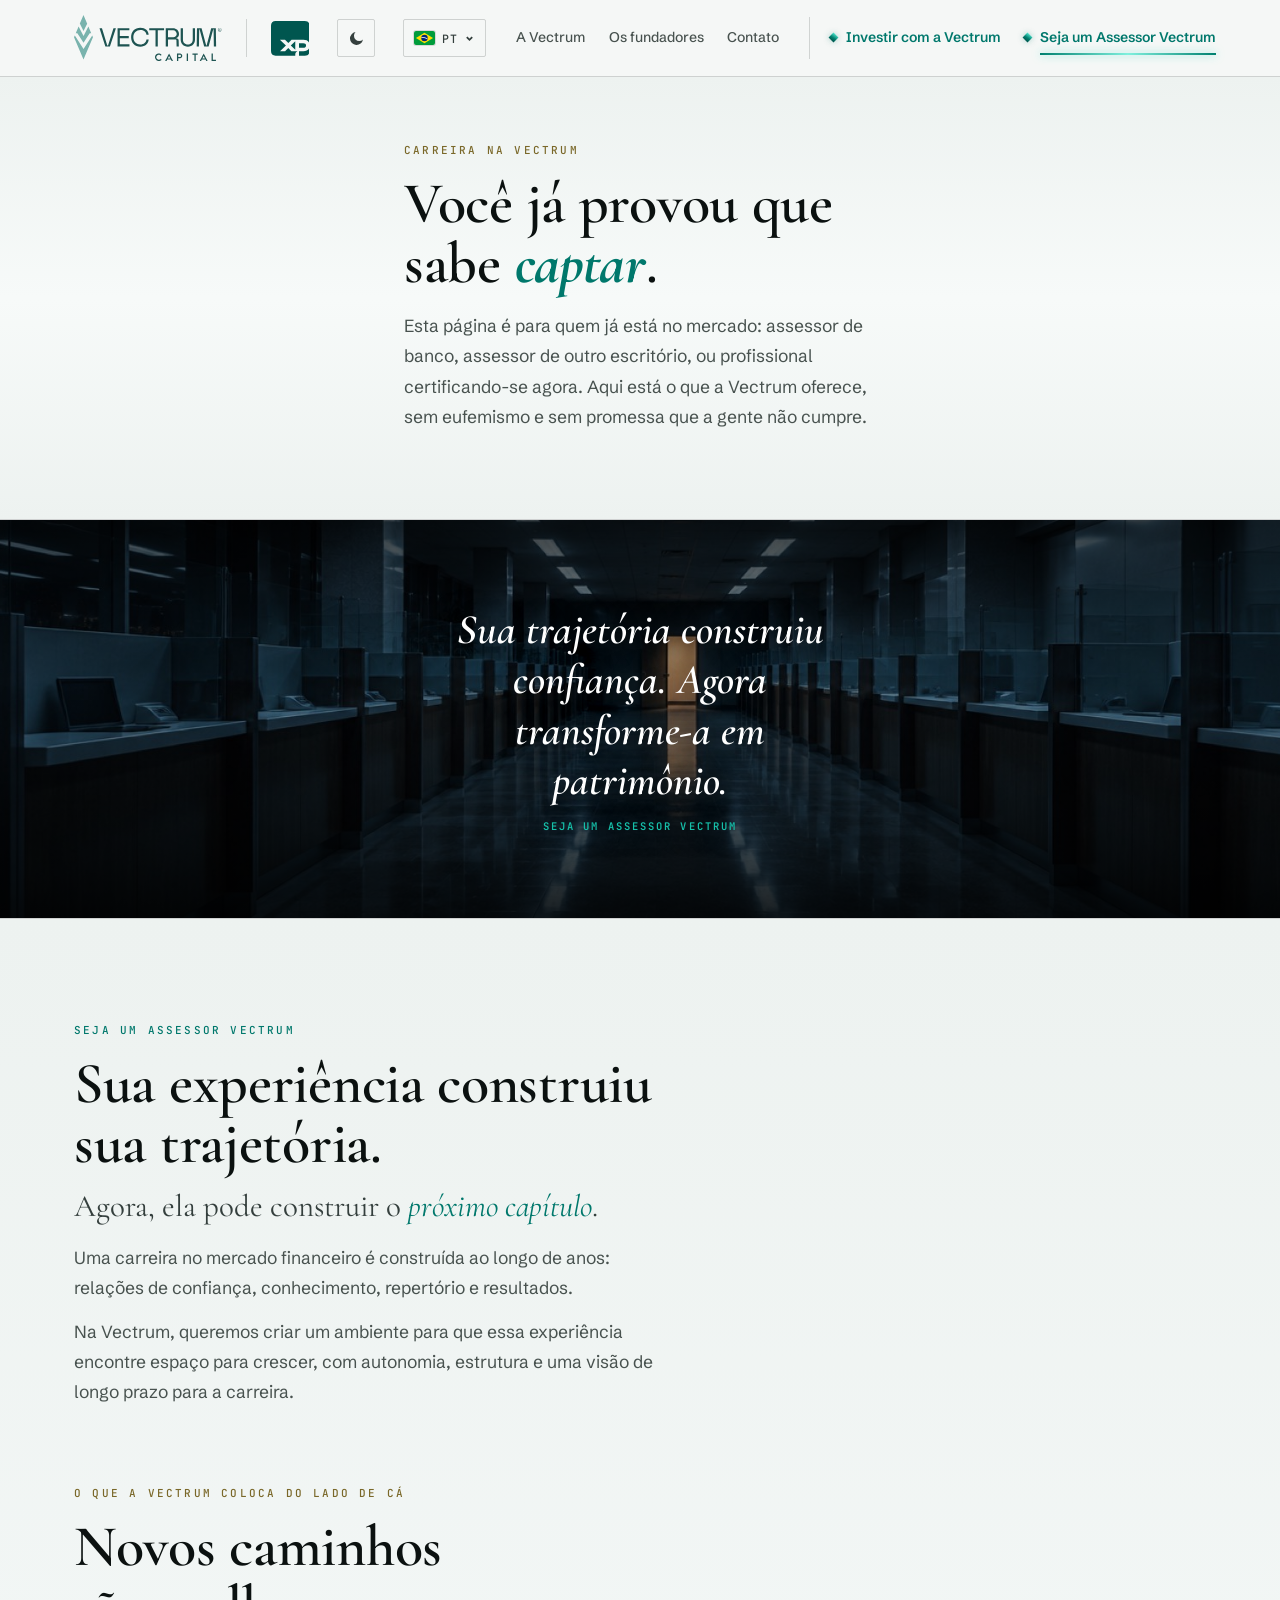
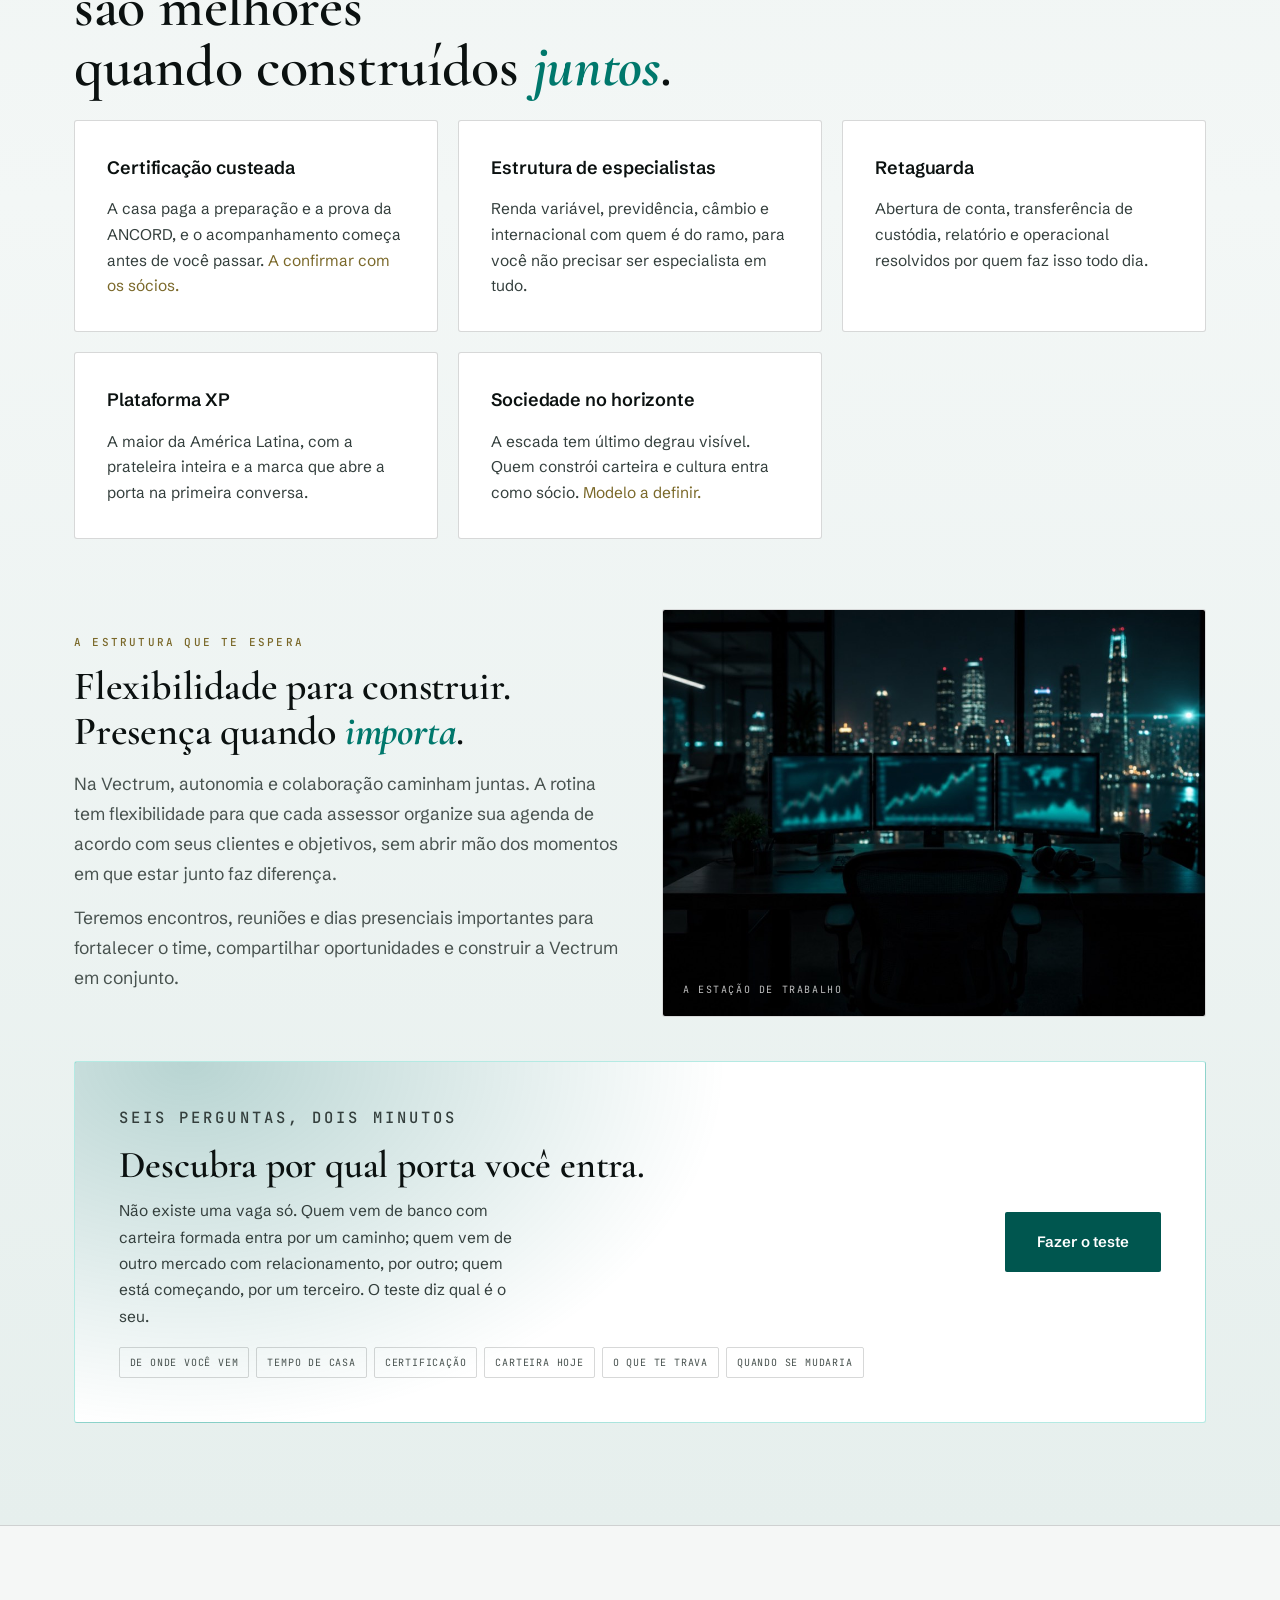
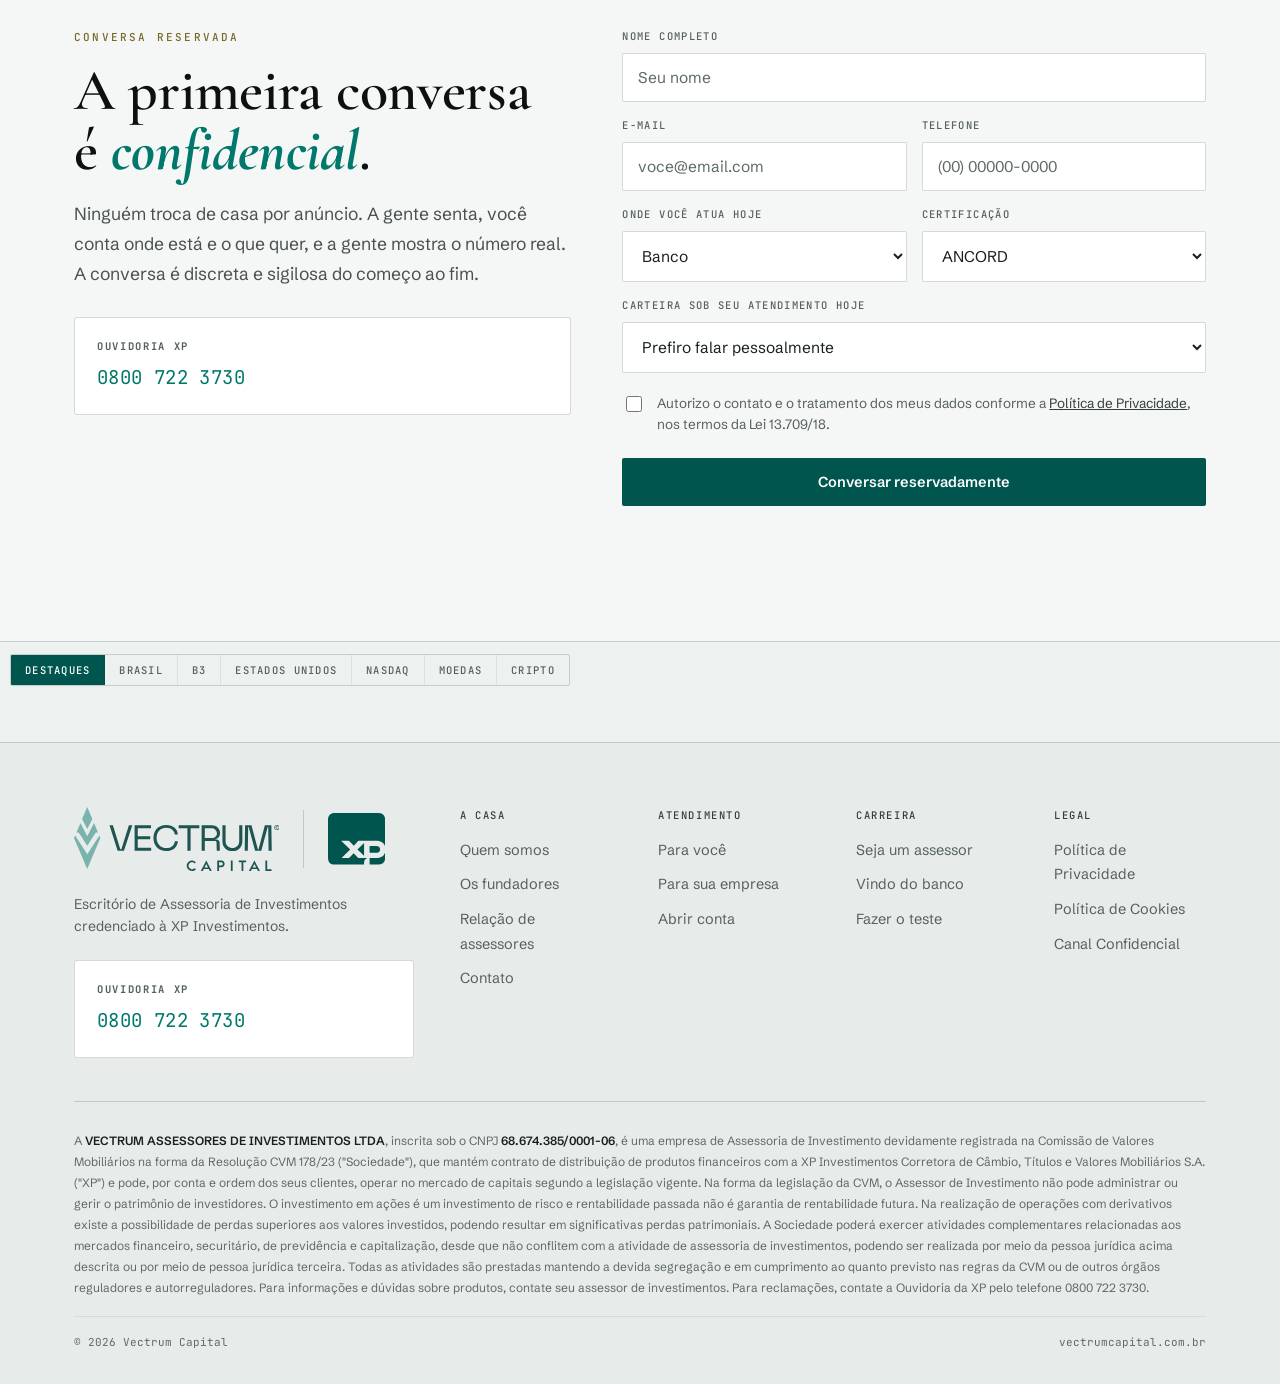
==== commit 5eaba4c4: "feat: logo oficial no cabeçalho e rodapé e sincronia com a produção Troca o símbolo + texto pela log" ====
--- a/assessor.html
+++ b/assessor.html
@@ -737,6 +737,12 @@
 :root[data-tema="claro"] .lockup .vsym{fill:#00665E;animation:none;filter:drop-shadow(0 2px 5px rgba(0,86,79,.28))}
 :root[data-tema="claro"] .lockup .vname{background-image:linear-gradient(100deg,var(--ink-0) 0%,var(--ink-0) 38%,#00A08D 50%,var(--ink-0) 62%,var(--ink-0) 100%)}
 :root[data-tema="claro"] .lockup .xp{color:#00564F;filter:none}
+/* ---------- logo oficial (Wendell): simbolo + letreiro num so desenho; cores fixas do arquivo oficial ---------- */
+.vlogo{display:block;width:auto;aspect-ratio:6303/1964;--lg-s:#79B3AD;--lg-t:#1E5452}
+.lg-s{fill:var(--lg-s)}
+.lg-t{fill:var(--lg-t)}
+.nav-marca .vlogo{height:clamp(34px,4.2vw,46px)}
+.rodape-marca .vlogo{height:clamp(46px,5vw,64px)}
 /* no verde, a XP entra na versão branca (monocromática, como a assinatura conjunta pede) */
 :root[data-tema="verde"] .lockup .xp{color:#FFFFFF;filter:none}
 
@@ -792,6 +798,7 @@
 </head>
 <body>
 <svg width="0" height="0" style="position:absolute" aria-hidden="true"><defs>
+  <symbol id="vlogo" viewBox="0 0 6303 1964"><path class="lg-s" d="M49.351 898.849L407.26 1449.49L765.163 898.849L778.79 877.978L809.981 951.234L404.994 1902.44V1902.46L0 951.234L32.9711 873.776L49.351 898.849Z"/><path class="lg-s" d="M406.796 898.469L614.21 491.42L736.711 779.142H672.324L594.148 898.849L407.26 1186.14L220.359 898.849L142.183 779.142H73.2699L197.411 487.555L406.796 898.469Z"/><path class="lg-s" d="M404.994 0.0140782L563.254 371.741L529.297 438.078L406.796 678.279L284.295 438.078L248.353 367.891L404.994 0V0.0140782Z"/><path class="lg-t" d="M2829.75 548.669C3054.38 548.669 3179.71 681.088 3187.99 841.882H3093.4C3082.76 728.381 2978.72 639.706 2829.75 639.706C2663.04 639.706 2534.17 766.212 2534.17 951.833C2534.17 1136.27 2663.04 1261.6 2829.75 1261.6C2984.63 1261.6 3082.76 1167.01 3093.4 1048.78H3189.17C3174.98 1216.67 3053.2 1352.64 2829.75 1352.64C2595.65 1352.64 2438.4 1190.66 2438.4 951.833C2438.4 709.461 2595.65 548.669 2829.75 548.669Z"/><path class="lg-t" d="M4651.55 1046.42C4651.55 1195.39 4755.59 1261.6 4865.54 1261.6C4966.04 1261.6 5070.08 1195.39 5070.08 1046.42V560.488H5167.03V1047.6C5167.03 1219.03 5055.89 1352.64 4865.54 1352.64C4665.73 1352.64 4554.6 1219.03 4554.6 1047.6V560.488H4651.55V1046.42Z"/><path class="lg-t" d="M1420.23 1299.44H1453.34L1685.06 560.488H1789.11L1533.73 1340.81H1338.65L1089.18 560.488H1194.41L1420.23 1299.44Z"/><path class="lg-t" d="M2363.29 651.531H1956.58V897.449H2338.46V988.485H1956.58V1249.78H2368.02V1340.81H1859.63V560.488H2363.29V651.531Z"/><path class="lg-t" d="M3846.02 651.531H3577.64V1340.81H3480.69V651.531H3212.31V560.488H3846.02V651.531Z"/><path class="lg-t" fill-rule="evenodd" clip-rule="evenodd" d="M4223.15 560.488C4373.31 560.489 4483.26 660.989 4483.26 806.412C4483.26 915.184 4419.41 970.751 4335.47 989.668V997.946C4407.59 997.946 4465.52 1012.13 4469.07 1088.98L4476.17 1340.81H4380.4L4373.31 1088.98C4373.31 1057.06 4362.67 1042.88 4315.37 1042.88H4013.88V1340.81H3916.93V560.488H4223.15ZM4013.88 951.833H4237.34C4321.28 951.833 4386.31 892.721 4386.31 813.508C4386.31 733.111 4318.92 651.531 4237.34 651.531H4013.88V951.833Z"/><path class="lg-t" d="M5643.97 1300.62H5661.71L5856.79 560.488H6056.6L6068.42 1340.81H5971.47L5959.65 610.149H5944.28L5748.02 1340.81H5557.67L5360.22 610.149H5346.03L5334.21 1340.81H5238.44L5250.26 560.488H5446.53L5643.97 1300.62Z"/><path class="lg-t" d="M6224.8 594.353C6237.68 594.353 6248.51 599.673 6255.28 609.409L6256.68 611.345L6243.56 620.475L6242.46 618.602C6239.38 613.281 6233.45 610.557 6224.8 610.557C6211.08 610.558 6204.43 617.21 6204.42 630.935C6204.42 644.662 6211.08 651.319 6224.8 651.32C6233.45 651.32 6239.38 648.596 6242.46 643.274L6243.56 641.339V641.219L6256.68 650.349L6255.35 652.285C6248.57 662.021 6237.68 667.404 6224.8 667.404C6203.34 667.403 6187.74 652.043 6187.74 630.879C6187.74 609.714 6203.34 594.354 6224.8 594.353Z"/><path class="lg-t" fill-rule="evenodd" clip-rule="evenodd" d="M6223.3 553.287C6271.31 553.288 6302.46 588 6302.46 630.815C6302.46 673.631 6271.31 708.343 6223.3 708.344C6175.28 708.344 6144.14 673.631 6144.14 630.815C6144.14 588 6175.28 553.287 6223.3 553.287ZM6223.35 568.892C6187.67 568.893 6161.61 598.946 6161.61 630.815C6161.61 662.685 6187.67 692.744 6223.35 692.745C6259.03 692.745 6285.1 662.685 6285.1 630.815C6285.1 598.946 6259.03 568.892 6223.35 568.892Z"/><path class="lg-t" d="M3559.81 1655.17C3593.17 1642.7 3625.29 1639.74 3656.16 1646.29C3687.03 1652.52 3714.16 1668.27 3737.54 1693.52L3710.88 1737.49C3704.64 1729.38 3697.63 1722.67 3689.83 1717.37C3682.35 1712.07 3674.55 1707.86 3666.45 1704.74C3658.65 1701.32 3651.01 1698.98 3643.53 1697.73C3636.04 1696.17 3629.18 1695.39 3622.95 1695.39C3608.91 1695.39 3595.35 1698.36 3582.25 1704.28C3569.16 1710.2 3557.47 1718.31 3547.18 1728.6C3537.2 1738.89 3529.09 1751.05 3522.86 1765.08C3516.93 1778.8 3513.97 1793.61 3513.97 1809.51C3515.84 1824.17 3520.21 1837.74 3527.07 1850.21C3533.93 1862.37 3542.35 1872.97 3552.32 1882.01C3562.61 1891.05 3573.99 1898.07 3586.46 1903.06C3598.93 1908.05 3611.57 1910.55 3624.35 1910.55C3630.59 1910.55 3637.13 1910.07 3643.99 1909.14C3651.16 1907.89 3658.49 1905.86 3665.98 1903.06C3673.77 1899.94 3681.72 1895.73 3689.83 1890.43C3697.94 1884.82 3706.04 1877.65 3714.15 1868.92L3737.54 1917.09C3717.59 1934.87 3698.56 1947.03 3680.48 1953.58H3681.41C3660.52 1960.75 3640.1 1964.17 3620.14 1963.86C3610.17 1963.24 3599.87 1961.83 3589.27 1959.65C3578.67 1957.47 3568.85 1954.66 3559.81 1951.23C3546.09 1945 3533.14 1937.05 3520.98 1927.38C3509.14 1917.41 3498.54 1906.18 3489.18 1893.71C3480.14 1880.92 3472.96 1866.89 3467.66 1851.61C3462.36 1836.02 3459.72 1819.49 3459.72 1802.03C3459.72 1784.57 3462.21 1768.2 3467.2 1752.92C3472.5 1737.64 3479.67 1723.77 3488.71 1711.3C3497.75 1698.83 3508.36 1687.91 3520.52 1678.55C3532.68 1668.89 3545.77 1661.09 3559.81 1655.17Z"/><path class="lg-t" fill-rule="evenodd" clip-rule="evenodd" d="M4059.44 1640.67C4074.09 1669.04 4088.28 1696.64 4102 1723.45C4116.03 1750.27 4129.91 1776.93 4143.63 1803.43C4157.35 1829.63 4171.06 1855.98 4184.78 1882.48C4198.5 1908.99 4212.7 1936.11 4227.35 1963.86H4168.88L4138.48 1901.66H3982.73L3950.46 1963.86H3890.59C3905.55 1935.8 3920.06 1908.36 3934.09 1881.55C3948.12 1854.73 3962 1828.22 3975.72 1802.03C3989.44 1775.53 4003.15 1749.02 4016.87 1722.52C4030.59 1695.7 4044.78 1668.42 4059.44 1640.67ZM4005.18 1854.89H4113.23L4059.44 1751.52L4005.18 1854.89Z"/><path class="lg-t" fill-rule="evenodd" clip-rule="evenodd" d="M5536.48 1640.67C5551.13 1669.04 5565.33 1696.64 5579.04 1723.45C5593.08 1750.27 5606.95 1776.93 5620.67 1803.43C5634.39 1829.63 5648.11 1855.98 5661.83 1882.48C5675.55 1908.99 5689.74 1936.11 5704.4 1963.86H5645.93L5615.53 1901.66H5459.77L5427.51 1963.86H5367.63C5382.6 1935.8 5397.1 1908.36 5411.13 1881.55C5425.17 1854.73 5439.04 1828.22 5452.76 1802.03C5466.48 1775.53 5480.2 1749.02 5493.92 1722.52C5507.64 1695.7 5521.82 1668.42 5536.48 1640.67ZM5482.23 1854.89H5590.27L5536.48 1751.52L5482.23 1854.89Z"/><path class="lg-t" fill-rule="evenodd" clip-rule="evenodd" d="M4518.39 1641.6C4532.73 1641.6 4546.14 1644.26 4558.61 1649.56C4571.39 1654.86 4582.47 1662.19 4591.82 1671.54C4601.17 1680.9 4608.5 1691.96 4613.8 1704.74C4619.42 1717.22 4622.22 1730.63 4622.22 1744.97C4622.22 1759.32 4619.42 1772.72 4613.8 1785.19C4608.5 1797.67 4601.17 1808.58 4591.82 1817.93C4582.47 1827.29 4571.39 1834.78 4558.61 1840.39C4546.14 1845.69 4532.73 1848.34 4518.39 1848.34H4451.5V1962.46H4396.31V1641.6H4518.39ZM4451.5 1793.15H4518.39C4524.94 1793.15 4531.17 1791.9 4537.1 1789.4C4543.33 1786.91 4548.63 1783.48 4553 1779.11C4557.36 1774.75 4560.8 1769.61 4563.29 1763.68C4566.1 1757.76 4567.5 1751.52 4567.5 1744.97C4567.5 1738.43 4566.1 1732.19 4563.29 1726.26C4560.8 1720.34 4557.36 1715.19 4553 1710.83C4548.63 1706.15 4543.33 1702.57 4537.1 1700.07C4531.17 1697.58 4524.94 1696.33 4518.39 1696.33H4451.5V1793.15Z"/><path class="lg-t" d="M4868.21 1962.46H4813.02V1641.14H4868.21V1962.46Z"/><path class="lg-t" d="M5281.92 1697.26H5196.79V1962.46H5142.07V1697.26H5056.94V1642.08H5281.92V1697.26Z"/><path class="lg-t" d="M5928.49 1907.27H6060.86V1962.46H5873.31V1641.6H5928.49V1907.27Z"/></symbol>
   <symbol id="vsym" viewBox="0 0 40 112"><path fill-rule="evenodd" d="M20 0L40 56L20 112L0 56Z M5.5 43L10 43L20 68L30 43L34.5 43L20 79Z"/></symbol>
   <linearGradient id="esmeralda" x1="0" y1="0" x2="0" y2="1"><stop offset="0%" stop-color="#4FE6CF"/><stop offset="48%" stop-color="#00A08D"/><stop offset="100%" stop-color="#005850"/></linearGradient>
   <linearGradient id="metal" x1="0" y1="0" x2="0" y2="1">
@@ -808,10 +815,7 @@
 <nav class="nav">
   <div class="wrap nav-in">
     <a data-i18n-a="aria-label:ka42d8a34" class="nav-marca lockup" href="index.html#topo" aria-label="Vectrum Capital, escritório credenciado à XP Investimentos">
-      <span class="lk-v">
-        <svg class="vsym" viewBox="0 0 40 112" aria-hidden="true"><use href="#vsym"/></svg>
-        <span><span data-i18n="k9fcedc9a" class="vname">Vectrum</span><span data-i18n="k2bd8d265" class="vdesc" style="display:block">Capital</span></span>
-      </span>
+      <span class="lk-v"><svg class="vlogo" viewBox="0 0 6303 1964" role="img" aria-label="Vectrum Capital"><use href="#vlogo"/></svg></span>
       <span class="lk-fio"></span>
       <svg class="xp" viewBox="0 0 56 51" aria-hidden="true"><use href="#xp"/></svg>
     </a>
@@ -1005,10 +1009,7 @@
     <div class="rodape-topo">
       <div class="rodape-marca">
         <div class="lockup">
-          <span class="lk-v">
-            <svg class="vsym" viewBox="0 0 40 112" aria-hidden="true"><use href="#vsym"/></svg>
-            <span><span data-i18n="k9fcedc9a" class="vname">Vectrum</span><span data-i18n="k2bd8d265" class="vdesc" style="display:block">Capital</span></span>
-          </span>
+          <span class="lk-v"><svg class="vlogo" viewBox="0 0 6303 1964" role="img" aria-label="Vectrum Capital"><use href="#vlogo"/></svg></span>
           <span class="lk-fio"></span>
           <svg data-i18n-a="aria-label:ke525a57a" class="xp" viewBox="0 0 56 51" aria-label="XP Investimentos"><use href="#xp"/></svg>
         </div>
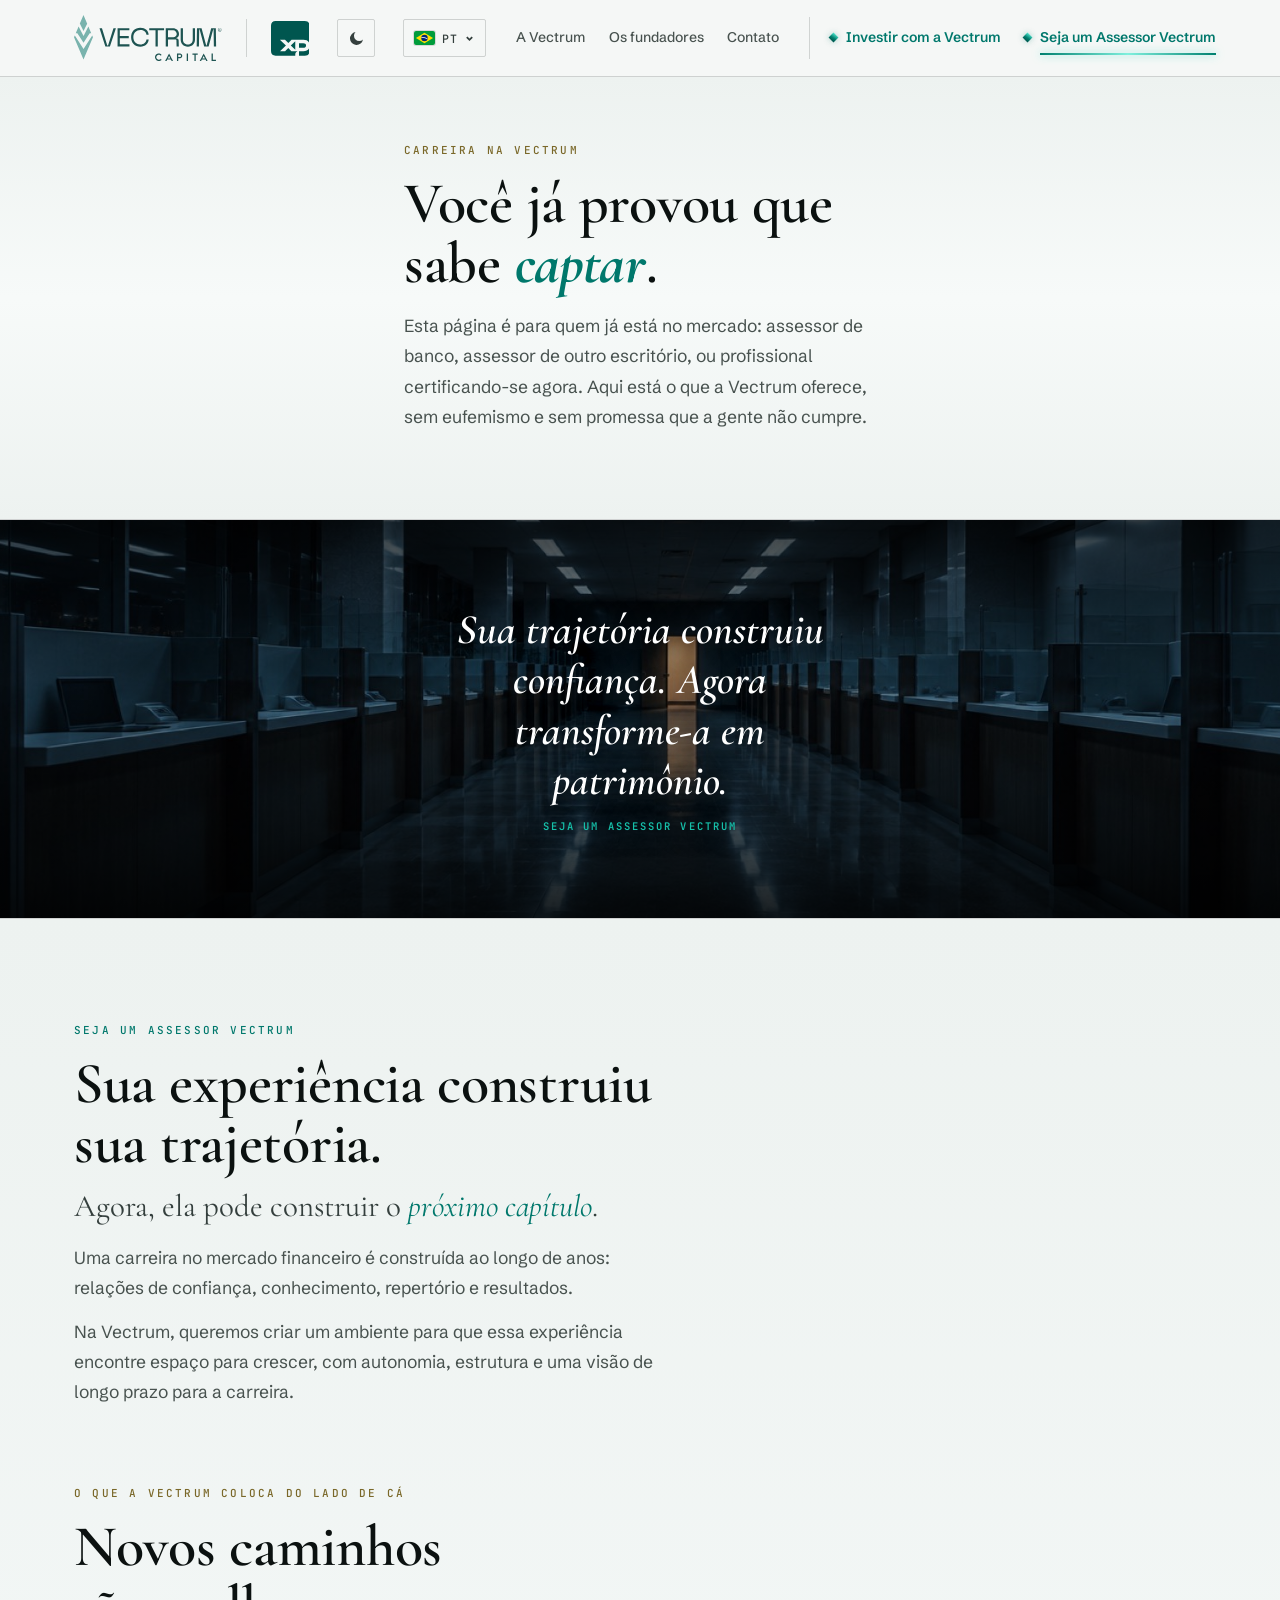
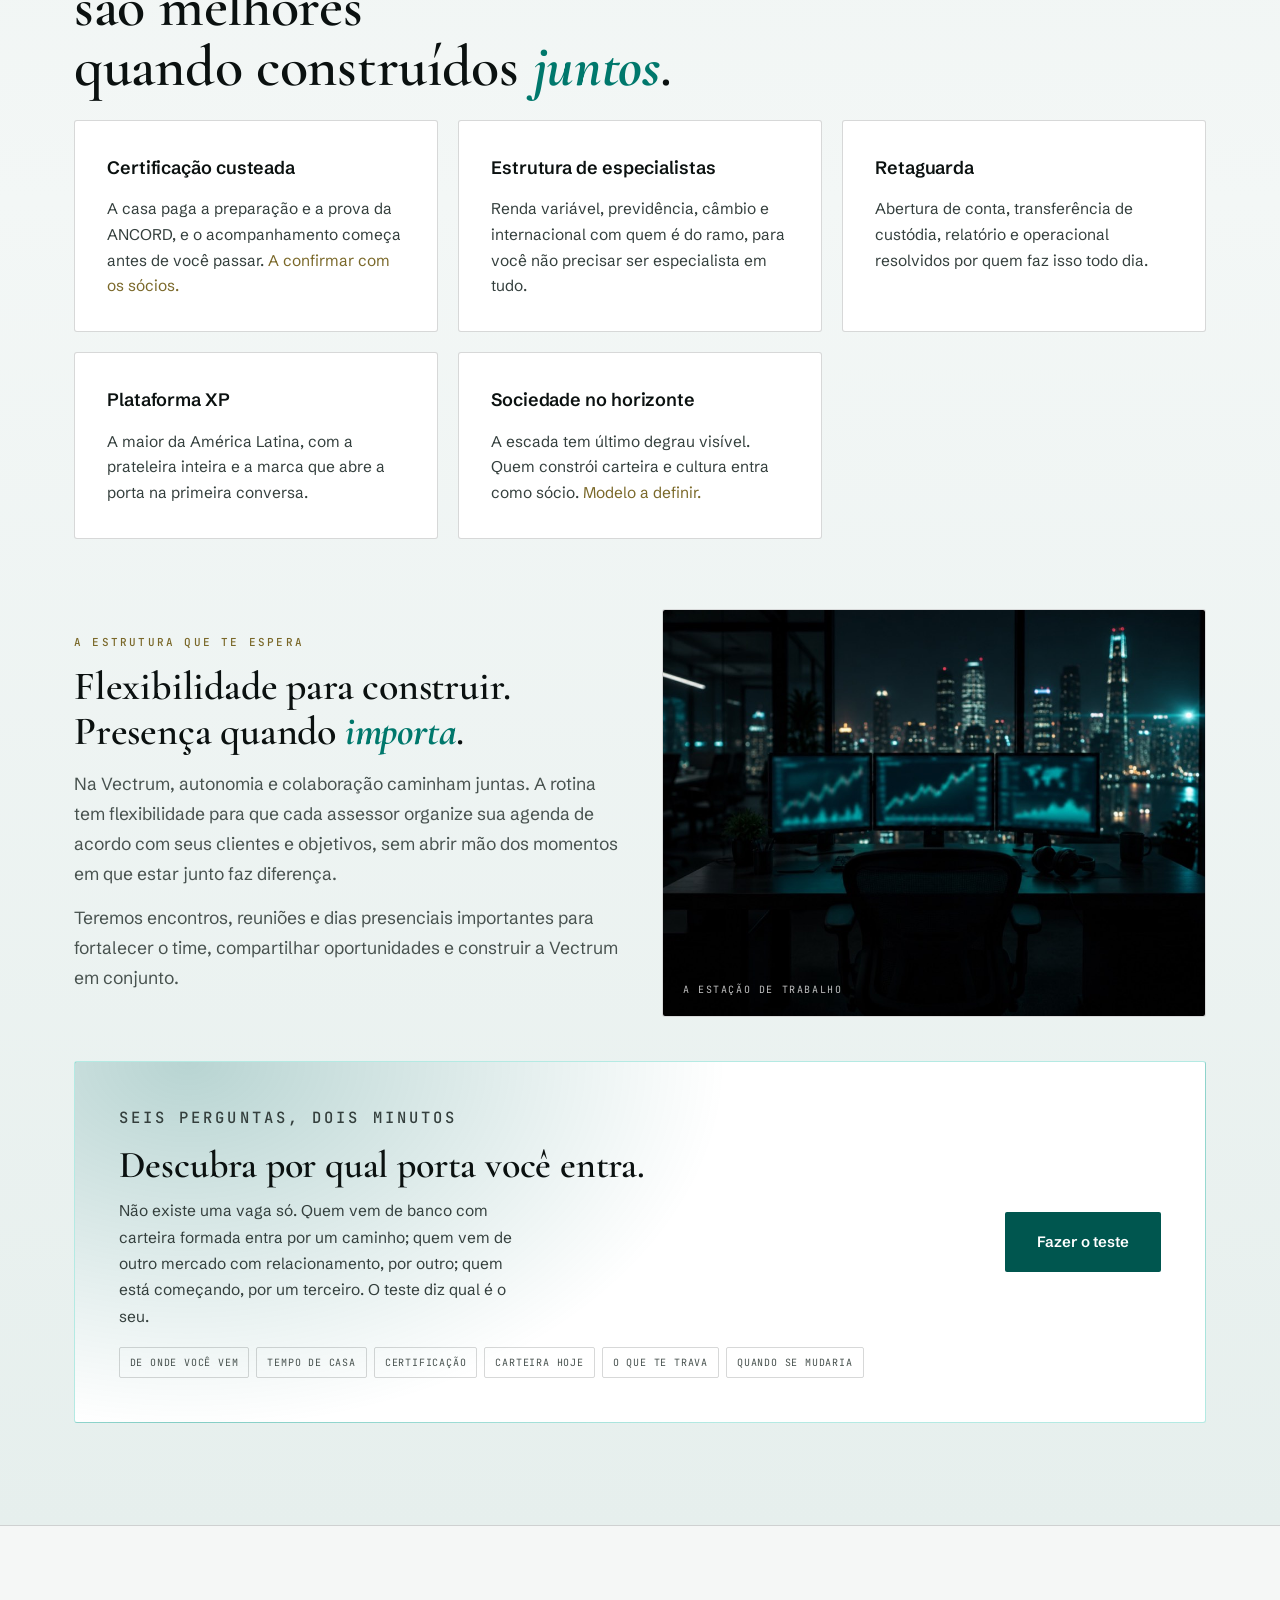
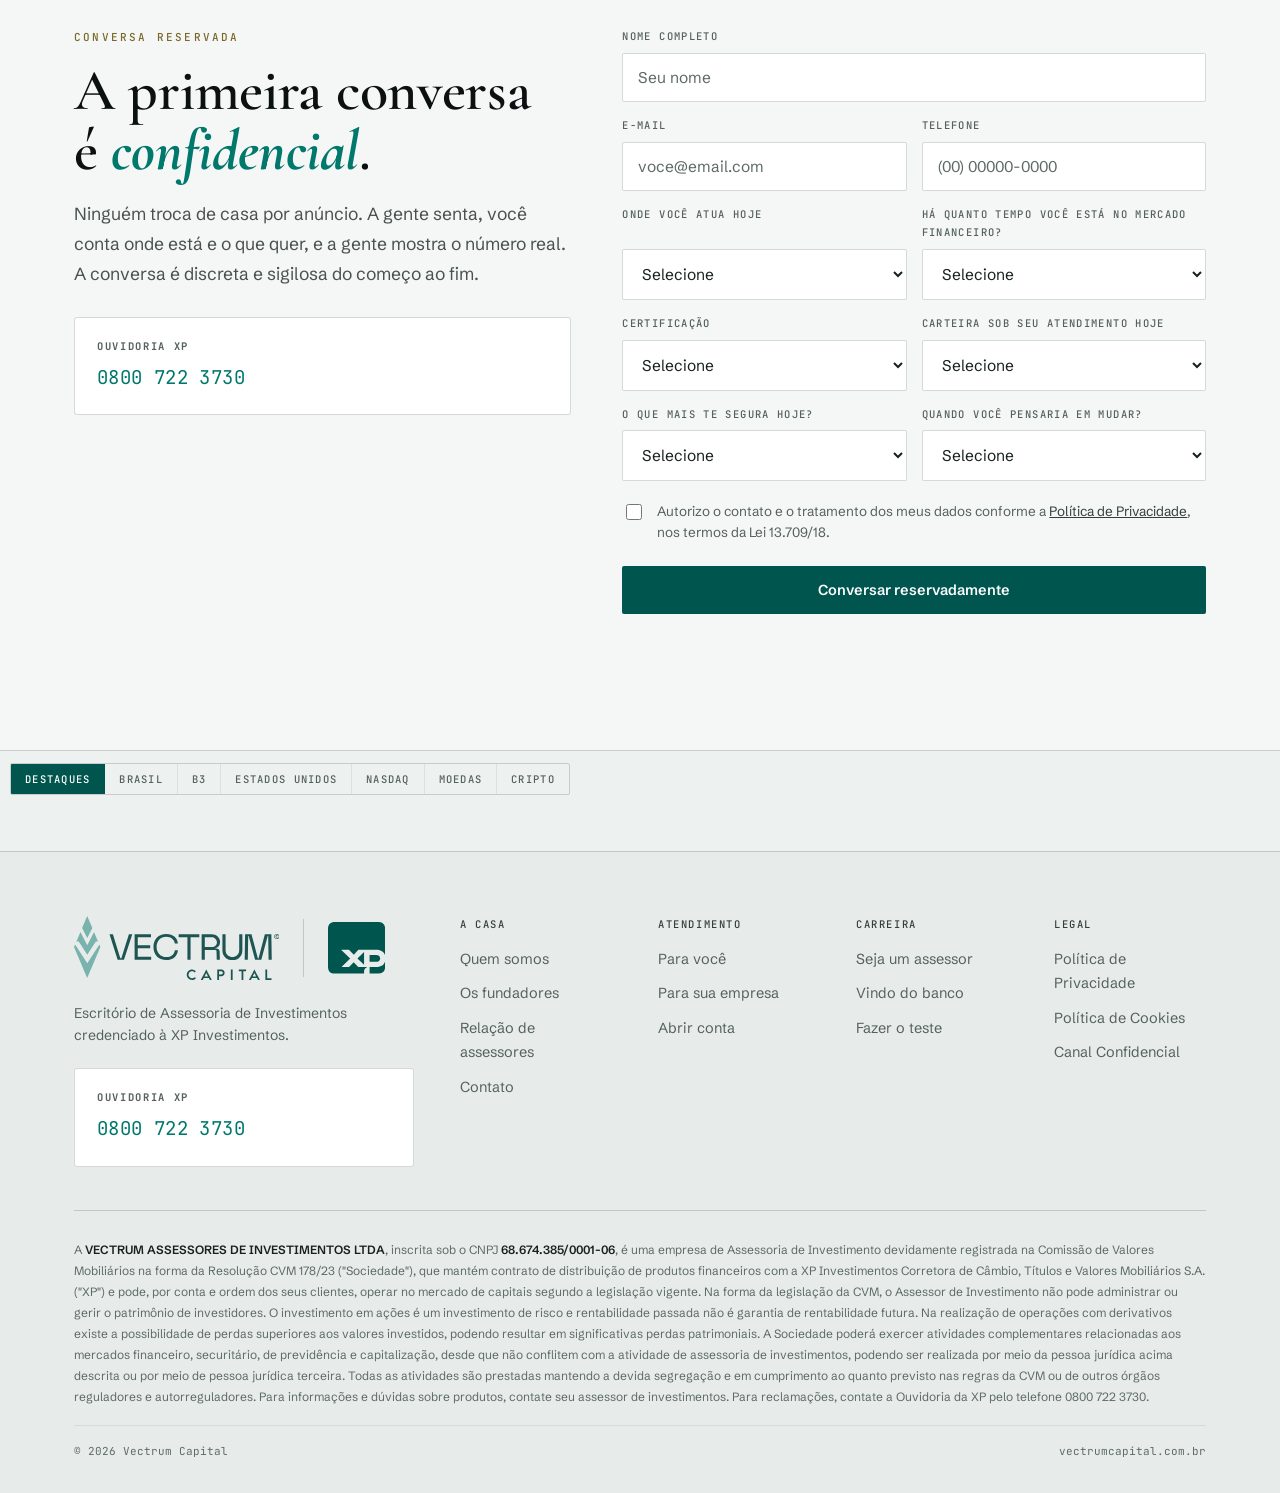
==== commit 8b5288f3: "feat: formulário de assessor com as 6 perguntas do teste, preenchido pelo teste O formulário passa a" ====
--- a/assessor.html
+++ b/assessor.html
@@ -9,7 +9,7 @@
 <meta name="theme-color" content="#F5F7F6">
 <script>/* tema antes da pintura: o site nasce claro; quem escolheu o escuro volta no escuro */try{var tv=localStorage.getItem('vectrum-tema-v2');if(tv==='escuro')document.documentElement.removeAttribute('data-tema');else if(tv==='verde')document.documentElement.setAttribute('data-tema','verde');if((localStorage.getItem('vectrum-idioma')||'pt')!=='pt')document.documentElement.className+=' i18n-carregando'}catch(e){}</script>
 <link rel="stylesheet" href="i18n/i18n.css?v=4">
-<script src="i18n/i18n.js?v=4" defer></script>
+<script src="i18n/i18n.js?v=5" defer></script>
 <link rel="icon" type="image/svg+xml" href="favicon.svg?v=2">
 <meta data-i18n-a="content:kf7795882" property="og:title" content="Seja um assessor Vectrum">
 <meta data-i18n-a="content:kbe88fcd1" property="og:description" content="Recurso parado tem valor. Recurso com direção tem destino.">
@@ -472,7 +472,10 @@
 }
 .campo input::placeholder{color:var(--ink-5)}
 .campo input:focus,.campo select:focus{outline:none;border-color:var(--green-live);background:var(--foco-bg);box-shadow:0 0 0 3px rgba(22,191,169,.1)}
-.campo-2{display:grid;grid-template-columns:1fr 1fr;gap:15px}
+.campo-2{display:grid;grid-template-columns:repeat(2,minmax(0,1fr));gap:15px}
+/* rótulo longo quebra em 2 linhas sem desalinhar o par: rótulo no topo, campo embaixo; opção longa não estoura a coluna */
+.campo-2 .campo{justify-content:space-between;min-width:0}
+.campo select{min-width:0;max-width:100%;text-overflow:ellipsis}
 @media(max-width:540px){.campo-2{grid-template-columns:1fr}}
 .lgpd{display:flex;gap:12px;align-items:flex-start;font-size:13.5px;color:var(--ink-4);line-height:1.55;margin-top:5px}
 .lgpd input{margin-top:3px;accent-color:var(--green);flex:none;width:16px;height:16px}
@@ -738,7 +741,8 @@
 :root[data-tema="claro"] .lockup .vname{background-image:linear-gradient(100deg,var(--ink-0) 0%,var(--ink-0) 38%,#00A08D 50%,var(--ink-0) 62%,var(--ink-0) 100%)}
 :root[data-tema="claro"] .lockup .xp{color:#00564F;filter:none}
 /* ---------- logo oficial (Wendell): simbolo + letreiro num so desenho; cores fixas do arquivo oficial ---------- */
-.vlogo{display:block;width:auto;aspect-ratio:6303/1964;--lg-s:#79B3AD;--lg-t:#1E5452}
+.vlogo{display:block;width:auto;aspect-ratio:6303/1964;--lg-s:#79B3AD;--lg-t:#EEF3F1}
+:root[data-tema="claro"] .vlogo{--lg-t:#1E5452}
 .lg-s{fill:var(--lg-s)}
 .lg-t{fill:var(--lg-t)}
 .nav-marca .vlogo{height:clamp(34px,4.2vw,46px)}
@@ -922,12 +926,22 @@
       </div>
       <div class="campo-2">
         <div class="campo"><label data-i18n="k969deb00" for="c-onde">Onde você atua hoje</label>
-          <select id="c-onde" name="onde"><option data-i18n="kd8e3d19a" value="Banco">Banco</option><option data-i18n="kb2306a5d" value="Outro escritório de assessoria">Outro escritório de assessoria</option><option data-i18n="ke47db8cf" value="Autônomo">Autônomo</option><option data-i18n="k0d012cee" value="Estou me certificando agora">Estou me certificando agora</option><option data-i18n="kf769d793" value="Fora do mercado, quero entrar">Fora do mercado, quero entrar</option></select></div>
+          <select id="c-onde" name="onde"><option data-i18n="kselecione" value="" selected>Selecione</option><option data-i18n="kd8e3d19a" value="Banco">Banco</option><option data-i18n="kb2306a5d" value="Outro escritório de assessoria">Outro escritório de assessoria</option><option data-i18n="ke47db8cf" value="Autônomo">Autônomo</option><option data-i18n="k0d012cee" value="Estou me certificando agora">Estou me certificando agora</option><option data-i18n="kf769d793" value="Fora do mercado, quero entrar">Fora do mercado, quero entrar</option></select></div>
+        <div class="campo"><label data-i18n="kf784e996" for="c-tempo">Há quanto tempo você está no mercado financeiro?</label>
+          <select id="c-tempo" name="tempo_mercado"><option data-i18n="kselecione" value="" selected>Selecione</option><option data-i18n="ka10640c3" value="Ainda não comecei">Ainda não comecei</option><option data-i18n="kce21942c" value="Menos de 2 anos">Menos de 2 anos</option><option data-i18n="k65b8a77e" value="De 2 a 5 anos">De 2 a 5 anos</option><option data-i18n="k7430a90f" value="De 5 a 10 anos">De 5 a 10 anos</option><option data-i18n="kb8a6294f" value="Mais de 10 anos">Mais de 10 anos</option></select></div>
+      </div>
+      <div class="campo-2">
         <div class="campo"><label data-i18n="ke5d13745" for="c-cert">Certificação</label>
-          <select id="c-cert" name="certificacao"><option data-i18n="k994dd498" value="ANCORD">ANCORD</option><option data-i18n="k5b8d269d" value="CEA">CEA</option><option data-i18n="k62739de4" value="CFP">CFP</option><option data-i18n="kda66b42c" value="CGA">CGA</option><option data-i18n="k9ea43703" value="Ainda não tenho">Ainda não tenho</option></select></div>
-      </div>
-      <div class="campo"><label data-i18n="k4250115a" for="c-carteira">Carteira sob seu atendimento hoje</label>
-        <select id="c-carteira" name="carteira"><option data-i18n="k896411ab" value="Prefiro falar pessoalmente">Prefiro falar pessoalmente</option><option data-i18n="kfcd4de99" value="Até R$ 10 milhões">Até R$ 10 milhões</option><option data-i18n="k5cbefd91" value="R$ 10 a 50 milhões">R$ 10 a 50 milhões</option><option data-i18n="k548fdc65" value="R$ 50 a 200 milhões">R$ 50 a 200 milhões</option><option data-i18n="kfef9dd28" value="Acima de R$ 200 milhões">Acima de R$ 200 milhões</option><option data-i18n="k132ecd9e" value="Ainda não tenho carteira">Ainda não tenho carteira</option></select></div>
+          <select id="c-cert" name="certificacao"><option data-i18n="kselecione" value="" selected>Selecione</option><option data-i18n="k994dd498" value="ANCORD">ANCORD</option><option data-i18n="k5b8d269d" value="CEA">CEA</option><option data-i18n="k62739de4" value="CFP">CFP</option><option data-i18n="kda66b42c" value="CGA">CGA</option><option data-i18n="k9ea43703" value="Ainda não tenho">Ainda não tenho</option></select></div>
+        <div class="campo"><label data-i18n="k4250115a" for="c-carteira">Carteira sob seu atendimento hoje</label>
+          <select id="c-carteira" name="carteira"><option data-i18n="kselecione" value="" selected>Selecione</option><option data-i18n="k896411ab" value="Prefiro falar pessoalmente">Prefiro falar pessoalmente</option><option data-i18n="kfcd4de99" value="Até R$ 10 milhões">Até R$ 10 milhões</option><option data-i18n="k5cbefd91" value="R$ 10 a 50 milhões">R$ 10 a 50 milhões</option><option data-i18n="k548fdc65" value="R$ 50 a 200 milhões">R$ 50 a 200 milhões</option><option data-i18n="kfef9dd28" value="Acima de R$ 200 milhões">Acima de R$ 200 milhões</option><option data-i18n="k132ecd9e" value="Ainda não tenho carteira">Ainda não tenho carteira</option></select></div>
+      </div>
+      <div class="campo-2">
+        <div class="campo"><label data-i18n="kf5c72d7d" for="c-trava">O que mais te segura hoje?</label>
+          <select id="c-trava" name="trava"><option data-i18n="kselecione" value="" selected>Selecione</option><option data-i18n="k46054dae" value="A renda dos primeiros meses">A renda dos primeiros meses</option><option data-i18n="k0f301304" value="Deixar a estabilidade do salário">Deixar a estabilidade do salário</option><option data-i18n="k92530682" value="Não saber se a carteira me acompanha">Não saber se a carteira me acompanha</option><option data-i18n="k463c0f43" value="O que o meu contrato atual permite">O que o meu contrato atual permite</option><option data-i18n="ke70b7007" value="Nada, só preciso da proposta certa">Nada, só preciso da proposta certa</option></select></div>
+        <div class="campo"><label data-i18n="k030a46a0" for="c-quando">Quando você pensaria em mudar?</label>
+          <select id="c-quando" name="quando"><option data-i18n="kselecione" value="" selected>Selecione</option><option data-i18n="kd59cc970" value="Nos próximos 3 meses">Nos próximos 3 meses</option><option data-i18n="kd19f7540" value="Entre 3 e 6 meses">Entre 3 e 6 meses</option><option data-i18n="kb6b89ef5" value="Daqui a mais de 6 meses">Daqui a mais de 6 meses</option><option data-i18n="ke4870795" value="Por enquanto só quero entender">Por enquanto só quero entender</option></select></div>
+      </div>
       <label class="lgpd" for="c-lgpd"><input type="checkbox" id="c-lgpd" name="lgpd"><span data-i18n="k11967c41">Autorizo o contato e o tratamento dos meus dados conforme a <a href="privacidade.html" target="_blank" rel="noopener">Política de Privacidade</a>, nos termos da Lei 13.709/18.</span></label>
       <button data-i18n="k7f509afe" class="btn btn-1" type="submit" style="margin-top:8px">Conversar reservadamente</button>
       <p id="form-aviso" style="font-family:var(--f-mono);font-size:12px;color:var(--metal);min-height:18px"></p>
@@ -1206,7 +1220,7 @@
     var dados = { tipo: form.getAttribute('data-tipo'), pagina: location.pathname.split('/').pop() || 'index.html', aceite_lgpd: new Date().toISOString() };
     Array.prototype.forEach.call(form.elements, function(el){
       if (!el.name || el.name === 'lgpd' || el.name === 'site') return;
-      dados[el.name] = el.tagName === 'SELECT' ? el.options[el.selectedIndex].text : el.value;
+      dados[el.name] = el.tagName === 'SELECT' ? (el.value === '' ? '' : el.options[el.selectedIndex].text) : el.value;
     });
 
     var botao = form.querySelector('button[type="submit"]');
@@ -1429,12 +1443,15 @@
     function escolher(id, v){
       var sel = document.getElementById(id);
       if (!sel || !v) return;
-      Array.prototype.slice.call(sel.options).forEach(function(o){ if (o.text === v) sel.value = o.value; });
+      Array.prototype.slice.call(sel.options).forEach(function(o){ if (o.value === v || o.text === v) sel.value = o.value; });
     }
     escolher('c-onde', valor('q-onde'));
     escolher('c-cert', valor('q-cert'));
     escolher('c-carteira', valor('q-carteira'));
-    var extras = { porta: PORTAS[porta()].n, tempo_mercado: valor('q-tempo'), trava: valor('q-trava'), quando: valor('q-quando') };
+    escolher('c-tempo', valor('q-tempo'));
+    escolher('c-trava', valor('q-trava'));
+    escolher('c-quando', valor('q-quando'));
+    var extras = { porta: PORTAS[porta()].n }; // as outras 5 respostas já vão nos campos visíveis do formulário
     Object.keys(extras).forEach(function(k){
       var campo = form.querySelector('input[type="hidden"][name="' + k + '"]');
       if (!campo) { campo = document.createElement('input'); campo.type = 'hidden'; campo.name = k; form.appendChild(campo); }
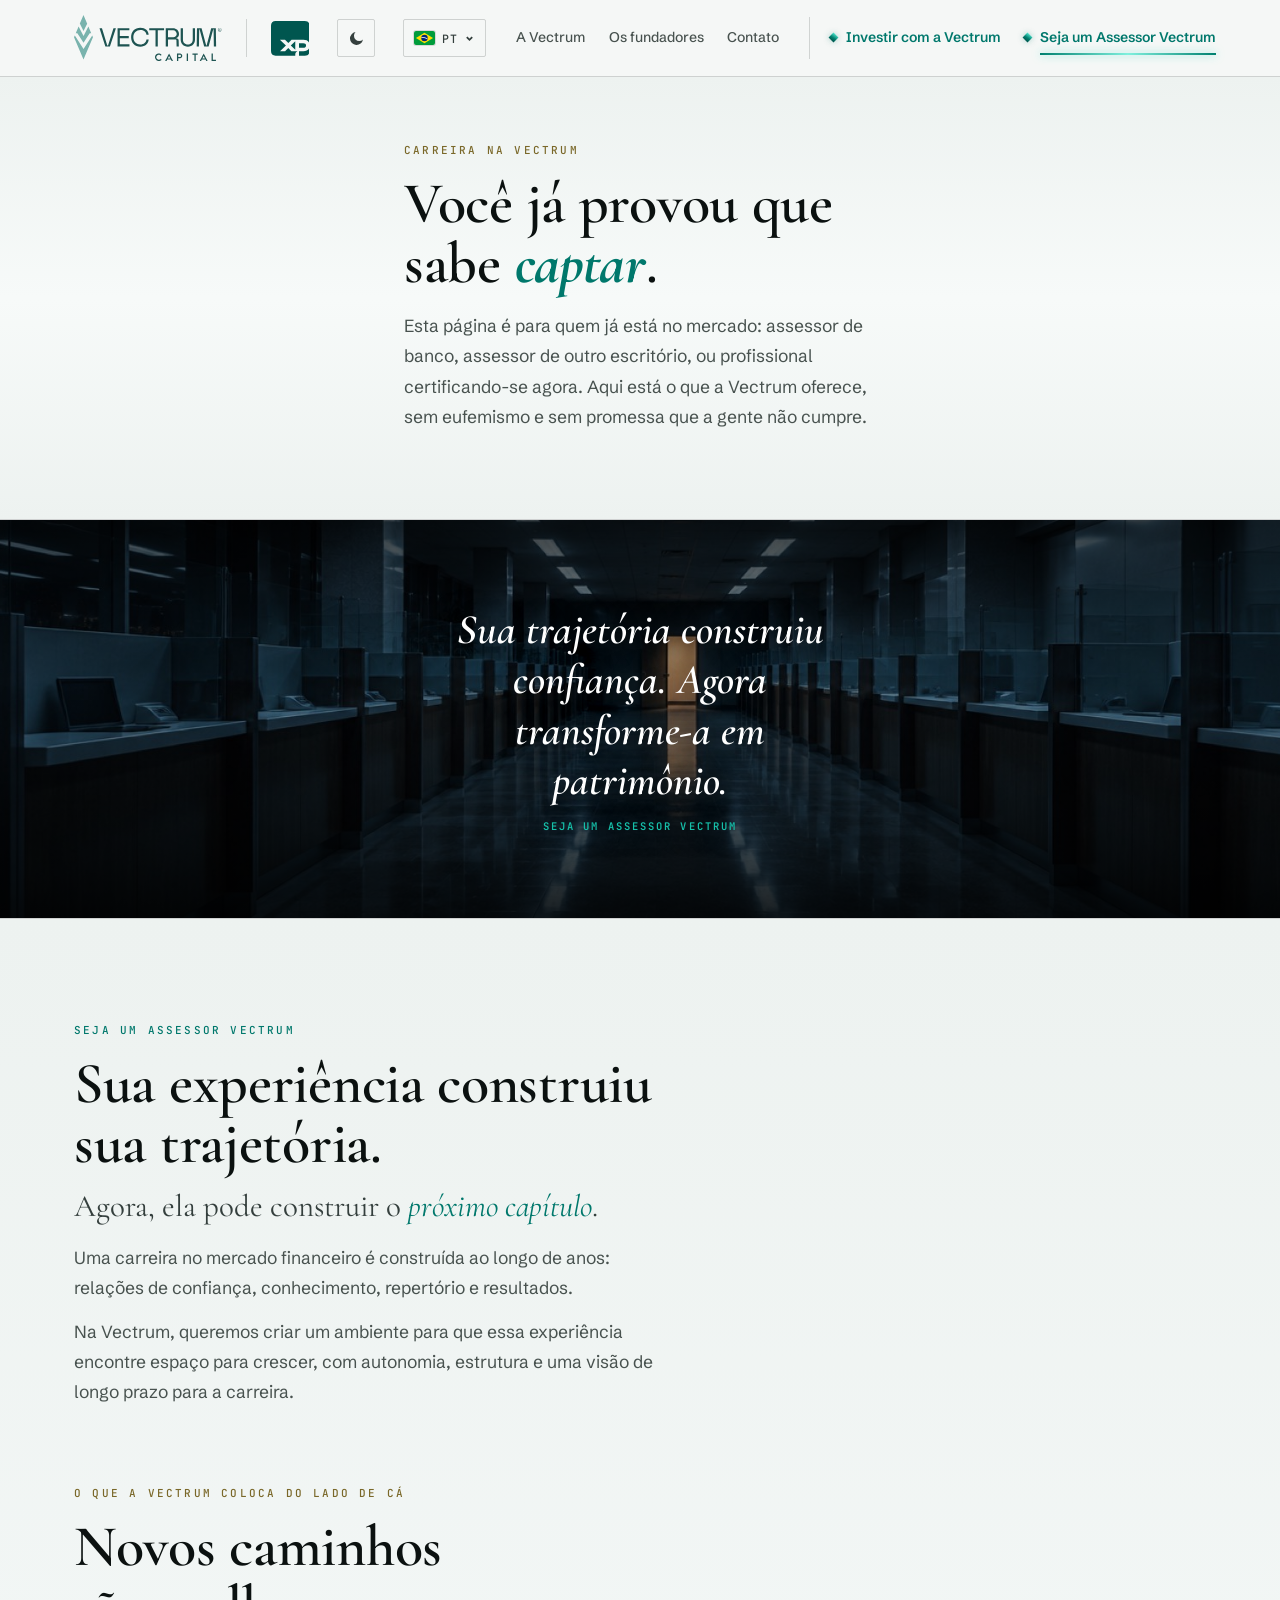
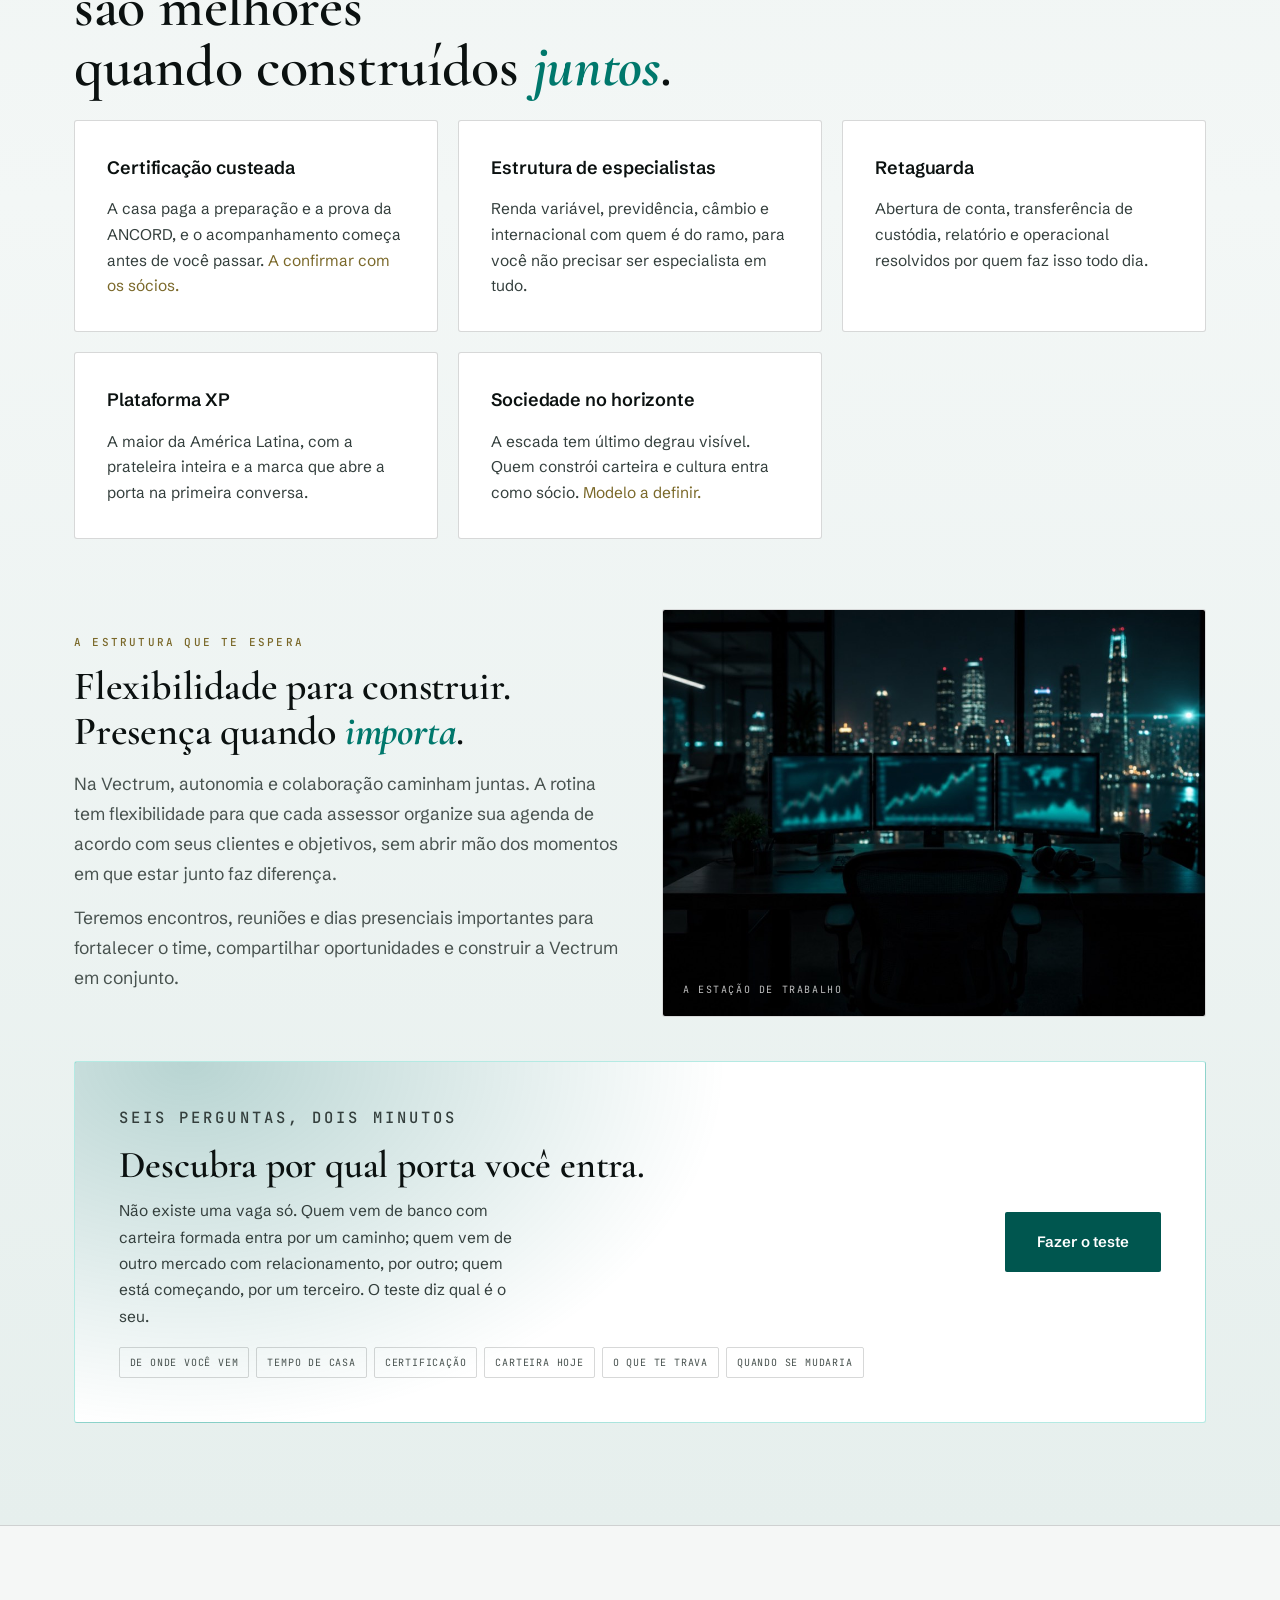
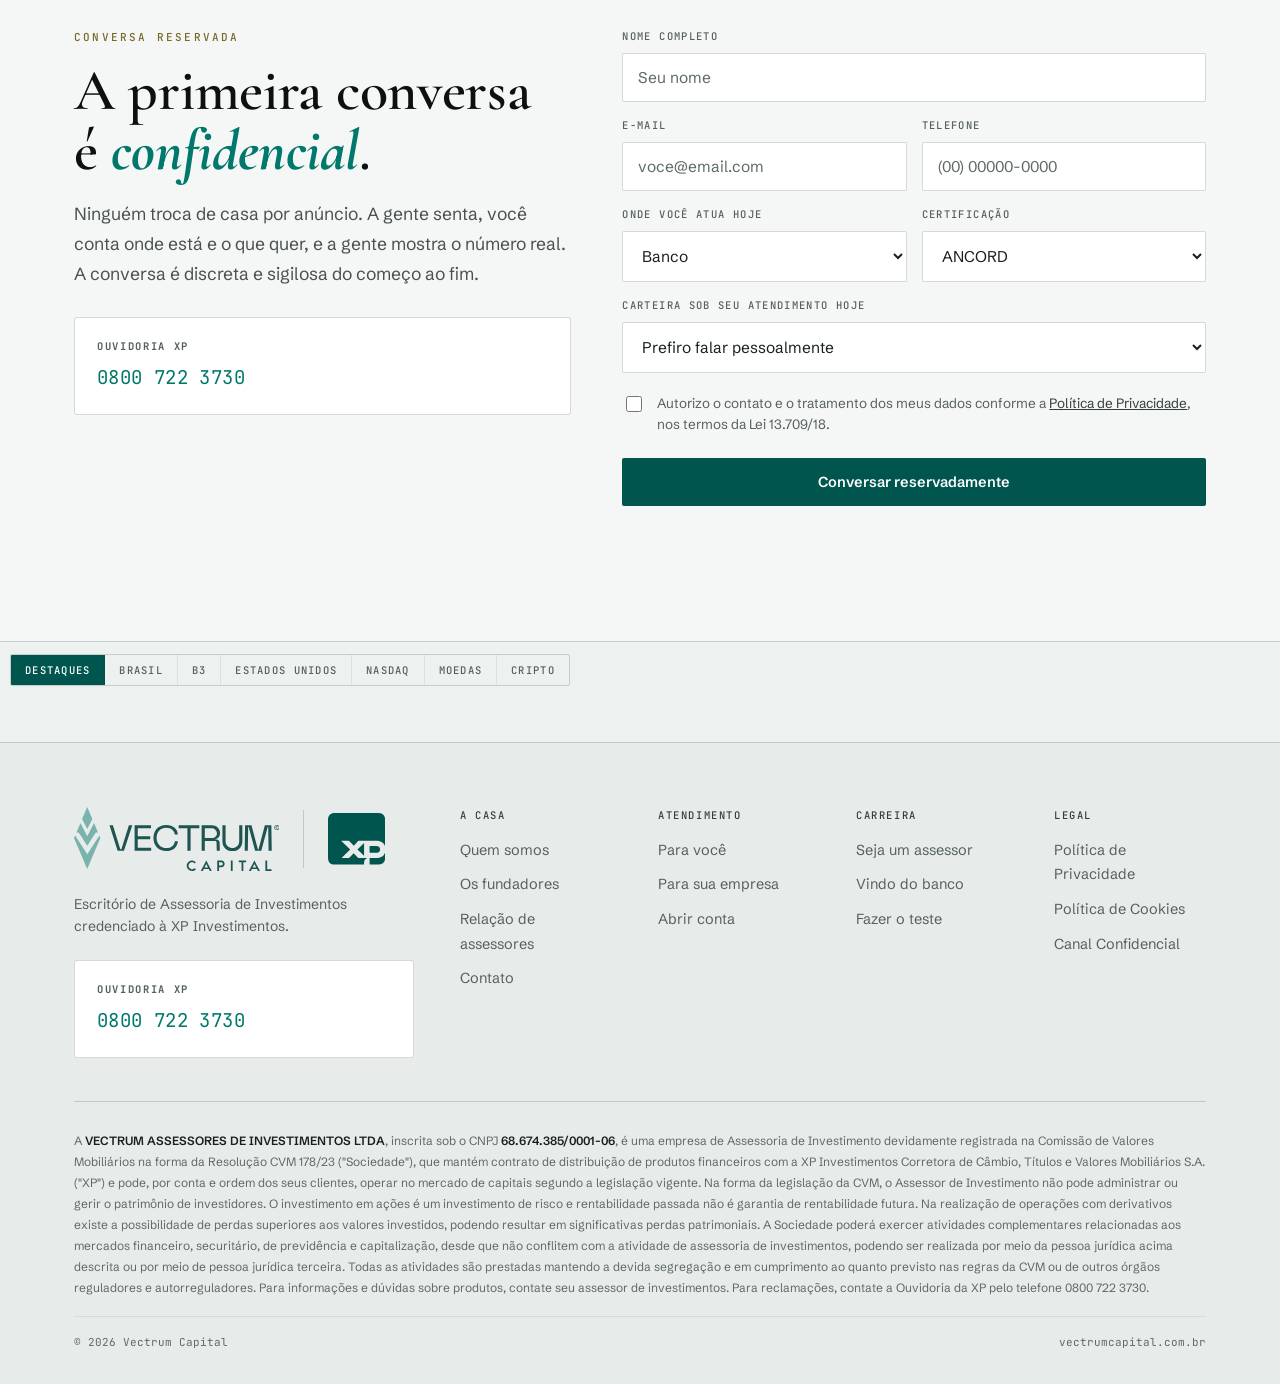
==== commit 835a505f: "feat: liga os formulários à planilha de contatos (Apps Script) e atualiza o código da planilha PLANI" ====
--- a/assessor.html
+++ b/assessor.html
@@ -9,7 +9,7 @@
 <meta name="theme-color" content="#F5F7F6">
 <script>/* tema antes da pintura: o site nasce claro; quem escolheu o escuro volta no escuro */try{var tv=localStorage.getItem('vectrum-tema-v2');if(tv==='escuro')document.documentElement.removeAttribute('data-tema');else if(tv==='verde')document.documentElement.setAttribute('data-tema','verde');if((localStorage.getItem('vectrum-idioma')||'pt')!=='pt')document.documentElement.className+=' i18n-carregando'}catch(e){}</script>
 <link rel="stylesheet" href="i18n/i18n.css?v=4">
-<script src="i18n/i18n.js?v=5" defer></script>
+<script src="i18n/i18n.js?v=4" defer></script>
 <link rel="icon" type="image/svg+xml" href="favicon.svg?v=2">
 <meta data-i18n-a="content:kf7795882" property="og:title" content="Seja um assessor Vectrum">
 <meta data-i18n-a="content:kbe88fcd1" property="og:description" content="Recurso parado tem valor. Recurso com direção tem destino.">
@@ -472,10 +472,7 @@
 }
 .campo input::placeholder{color:var(--ink-5)}
 .campo input:focus,.campo select:focus{outline:none;border-color:var(--green-live);background:var(--foco-bg);box-shadow:0 0 0 3px rgba(22,191,169,.1)}
-.campo-2{display:grid;grid-template-columns:repeat(2,minmax(0,1fr));gap:15px}
-/* rótulo longo quebra em 2 linhas sem desalinhar o par: rótulo no topo, campo embaixo; opção longa não estoura a coluna */
-.campo-2 .campo{justify-content:space-between;min-width:0}
-.campo select{min-width:0;max-width:100%;text-overflow:ellipsis}
+.campo-2{display:grid;grid-template-columns:1fr 1fr;gap:15px}
 @media(max-width:540px){.campo-2{grid-template-columns:1fr}}
 .lgpd{display:flex;gap:12px;align-items:flex-start;font-size:13.5px;color:var(--ink-4);line-height:1.55;margin-top:5px}
 .lgpd input{margin-top:3px;accent-color:var(--green);flex:none;width:16px;height:16px}
@@ -926,22 +923,12 @@
       </div>
       <div class="campo-2">
         <div class="campo"><label data-i18n="k969deb00" for="c-onde">Onde você atua hoje</label>
-          <select id="c-onde" name="onde"><option data-i18n="kselecione" value="" selected>Selecione</option><option data-i18n="kd8e3d19a" value="Banco">Banco</option><option data-i18n="kb2306a5d" value="Outro escritório de assessoria">Outro escritório de assessoria</option><option data-i18n="ke47db8cf" value="Autônomo">Autônomo</option><option data-i18n="k0d012cee" value="Estou me certificando agora">Estou me certificando agora</option><option data-i18n="kf769d793" value="Fora do mercado, quero entrar">Fora do mercado, quero entrar</option></select></div>
-        <div class="campo"><label data-i18n="kf784e996" for="c-tempo">Há quanto tempo você está no mercado financeiro?</label>
-          <select id="c-tempo" name="tempo_mercado"><option data-i18n="kselecione" value="" selected>Selecione</option><option data-i18n="ka10640c3" value="Ainda não comecei">Ainda não comecei</option><option data-i18n="kce21942c" value="Menos de 2 anos">Menos de 2 anos</option><option data-i18n="k65b8a77e" value="De 2 a 5 anos">De 2 a 5 anos</option><option data-i18n="k7430a90f" value="De 5 a 10 anos">De 5 a 10 anos</option><option data-i18n="kb8a6294f" value="Mais de 10 anos">Mais de 10 anos</option></select></div>
+          <select id="c-onde" name="onde"><option data-i18n="kd8e3d19a" value="Banco">Banco</option><option data-i18n="kb2306a5d" value="Outro escritório de assessoria">Outro escritório de assessoria</option><option data-i18n="ke47db8cf" value="Autônomo">Autônomo</option><option data-i18n="k0d012cee" value="Estou me certificando agora">Estou me certificando agora</option><option data-i18n="kf769d793" value="Fora do mercado, quero entrar">Fora do mercado, quero entrar</option></select></div>
+        <div class="campo"><label data-i18n="ke5d13745" for="c-cert">Certificação</label>
+          <select id="c-cert" name="certificacao"><option data-i18n="k994dd498" value="ANCORD">ANCORD</option><option data-i18n="k5b8d269d" value="CEA">CEA</option><option data-i18n="k62739de4" value="CFP">CFP</option><option data-i18n="kda66b42c" value="CGA">CGA</option><option data-i18n="k9ea43703" value="Ainda não tenho">Ainda não tenho</option></select></div>
       </div>
-      <div class="campo-2">
-        <div class="campo"><label data-i18n="ke5d13745" for="c-cert">Certificação</label>
-          <select id="c-cert" name="certificacao"><option data-i18n="kselecione" value="" selected>Selecione</option><option data-i18n="k994dd498" value="ANCORD">ANCORD</option><option data-i18n="k5b8d269d" value="CEA">CEA</option><option data-i18n="k62739de4" value="CFP">CFP</option><option data-i18n="kda66b42c" value="CGA">CGA</option><option data-i18n="k9ea43703" value="Ainda não tenho">Ainda não tenho</option></select></div>
-        <div class="campo"><label data-i18n="k4250115a" for="c-carteira">Carteira sob seu atendimento hoje</label>
-          <select id="c-carteira" name="carteira"><option data-i18n="kselecione" value="" selected>Selecione</option><option data-i18n="k896411ab" value="Prefiro falar pessoalmente">Prefiro falar pessoalmente</option><option data-i18n="kfcd4de99" value="Até R$ 10 milhões">Até R$ 10 milhões</option><option data-i18n="k5cbefd91" value="R$ 10 a 50 milhões">R$ 10 a 50 milhões</option><option data-i18n="k548fdc65" value="R$ 50 a 200 milhões">R$ 50 a 200 milhões</option><option data-i18n="kfef9dd28" value="Acima de R$ 200 milhões">Acima de R$ 200 milhões</option><option data-i18n="k132ecd9e" value="Ainda não tenho carteira">Ainda não tenho carteira</option></select></div>
-      </div>
-      <div class="campo-2">
-        <div class="campo"><label data-i18n="kf5c72d7d" for="c-trava">O que mais te segura hoje?</label>
-          <select id="c-trava" name="trava"><option data-i18n="kselecione" value="" selected>Selecione</option><option data-i18n="k46054dae" value="A renda dos primeiros meses">A renda dos primeiros meses</option><option data-i18n="k0f301304" value="Deixar a estabilidade do salário">Deixar a estabilidade do salário</option><option data-i18n="k92530682" value="Não saber se a carteira me acompanha">Não saber se a carteira me acompanha</option><option data-i18n="k463c0f43" value="O que o meu contrato atual permite">O que o meu contrato atual permite</option><option data-i18n="ke70b7007" value="Nada, só preciso da proposta certa">Nada, só preciso da proposta certa</option></select></div>
-        <div class="campo"><label data-i18n="k030a46a0" for="c-quando">Quando você pensaria em mudar?</label>
-          <select id="c-quando" name="quando"><option data-i18n="kselecione" value="" selected>Selecione</option><option data-i18n="kd59cc970" value="Nos próximos 3 meses">Nos próximos 3 meses</option><option data-i18n="kd19f7540" value="Entre 3 e 6 meses">Entre 3 e 6 meses</option><option data-i18n="kb6b89ef5" value="Daqui a mais de 6 meses">Daqui a mais de 6 meses</option><option data-i18n="ke4870795" value="Por enquanto só quero entender">Por enquanto só quero entender</option></select></div>
-      </div>
+      <div class="campo"><label data-i18n="k4250115a" for="c-carteira">Carteira sob seu atendimento hoje</label>
+        <select id="c-carteira" name="carteira"><option data-i18n="k896411ab" value="Prefiro falar pessoalmente">Prefiro falar pessoalmente</option><option data-i18n="kfcd4de99" value="Até R$ 10 milhões">Até R$ 10 milhões</option><option data-i18n="k5cbefd91" value="R$ 10 a 50 milhões">R$ 10 a 50 milhões</option><option data-i18n="k548fdc65" value="R$ 50 a 200 milhões">R$ 50 a 200 milhões</option><option data-i18n="kfef9dd28" value="Acima de R$ 200 milhões">Acima de R$ 200 milhões</option><option data-i18n="k132ecd9e" value="Ainda não tenho carteira">Ainda não tenho carteira</option></select></div>
       <label class="lgpd" for="c-lgpd"><input type="checkbox" id="c-lgpd" name="lgpd"><span data-i18n="k11967c41">Autorizo o contato e o tratamento dos meus dados conforme a <a href="privacidade.html" target="_blank" rel="noopener">Política de Privacidade</a>, nos termos da Lei 13.709/18.</span></label>
       <button data-i18n="k7f509afe" class="btn btn-1" type="submit" style="margin-top:8px">Conversar reservadamente</button>
       <p id="form-aviso" style="font-family:var(--f-mono);font-size:12px;color:var(--metal);min-height:18px"></p>
@@ -1202,7 +1189,7 @@
   var aviso = document.getElementById('form-aviso');
   /* Endereco do Apps Script da planilha (ver planilha/LEIA-ME.md).
      Vazio = modo demonstracao: nada sai do navegador. */
-  var PLANILHA_URL = '';
+  var PLANILHA_URL = 'https://script.google.com/macros/s/AKfycbz6uR_JsZHWqYnEMB86WORA4tSVNt0hWbfjTTL3neXvkBUfUC48_7gzlGffLpd6RvY3/exec';
 
   form.addEventListener('submit', function(e){
     e.preventDefault();
@@ -1220,7 +1207,7 @@
     var dados = { tipo: form.getAttribute('data-tipo'), pagina: location.pathname.split('/').pop() || 'index.html', aceite_lgpd: new Date().toISOString() };
     Array.prototype.forEach.call(form.elements, function(el){
       if (!el.name || el.name === 'lgpd' || el.name === 'site') return;
-      dados[el.name] = el.tagName === 'SELECT' ? (el.value === '' ? '' : el.options[el.selectedIndex].text) : el.value;
+      dados[el.name] = el.tagName === 'SELECT' ? el.options[el.selectedIndex].text : el.value;
     });
 
     var botao = form.querySelector('button[type="submit"]');
@@ -1443,15 +1430,12 @@
     function escolher(id, v){
       var sel = document.getElementById(id);
       if (!sel || !v) return;
-      Array.prototype.slice.call(sel.options).forEach(function(o){ if (o.value === v || o.text === v) sel.value = o.value; });
+      Array.prototype.slice.call(sel.options).forEach(function(o){ if (o.text === v) sel.value = o.value; });
     }
     escolher('c-onde', valor('q-onde'));
     escolher('c-cert', valor('q-cert'));
     escolher('c-carteira', valor('q-carteira'));
-    escolher('c-tempo', valor('q-tempo'));
-    escolher('c-trava', valor('q-trava'));
-    escolher('c-quando', valor('q-quando'));
-    var extras = { porta: PORTAS[porta()].n }; // as outras 5 respostas já vão nos campos visíveis do formulário
+    var extras = { porta: PORTAS[porta()].n, tempo_mercado: valor('q-tempo'), trava: valor('q-trava'), quando: valor('q-quando') };
     Object.keys(extras).forEach(function(k){
       var campo = form.querySelector('input[type="hidden"][name="' + k + '"]');
       if (!campo) { campo = document.createElement('input'); campo.type = 'hidden'; campo.name = k; form.appendChild(campo); }
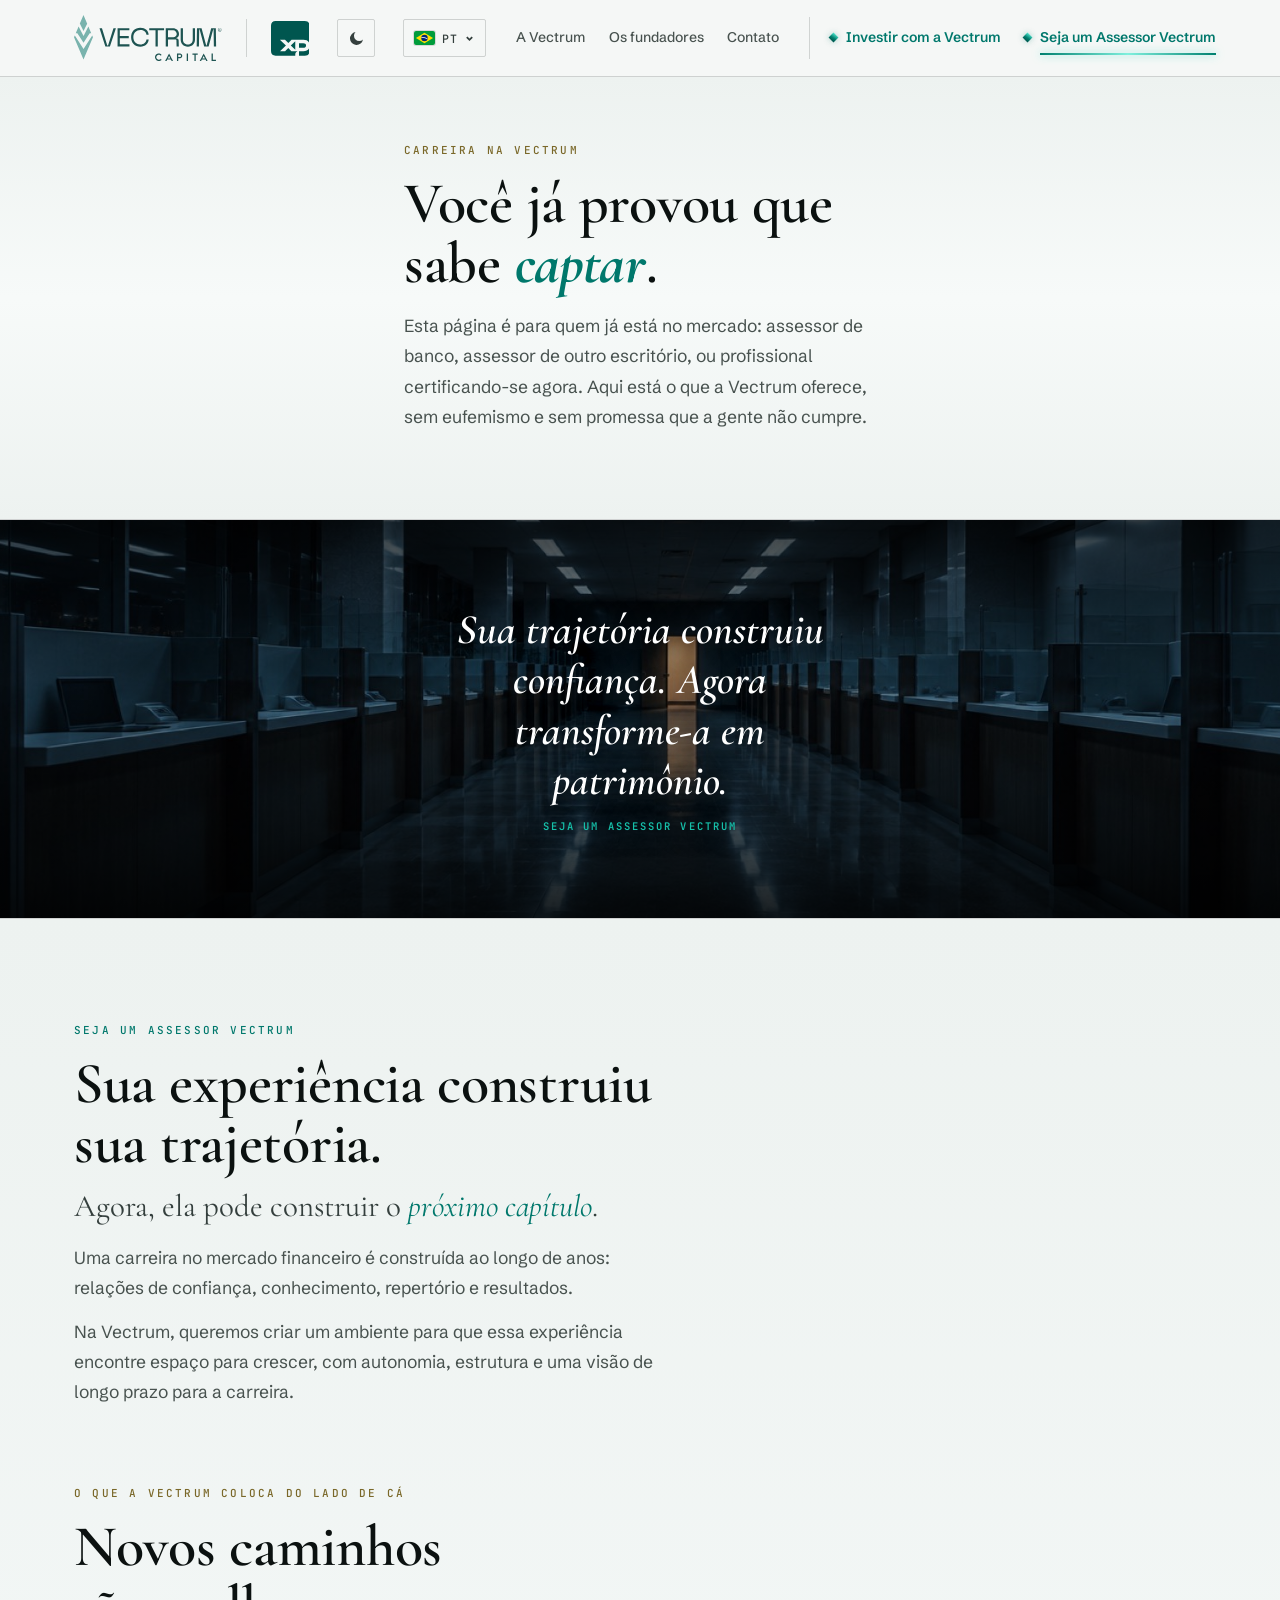
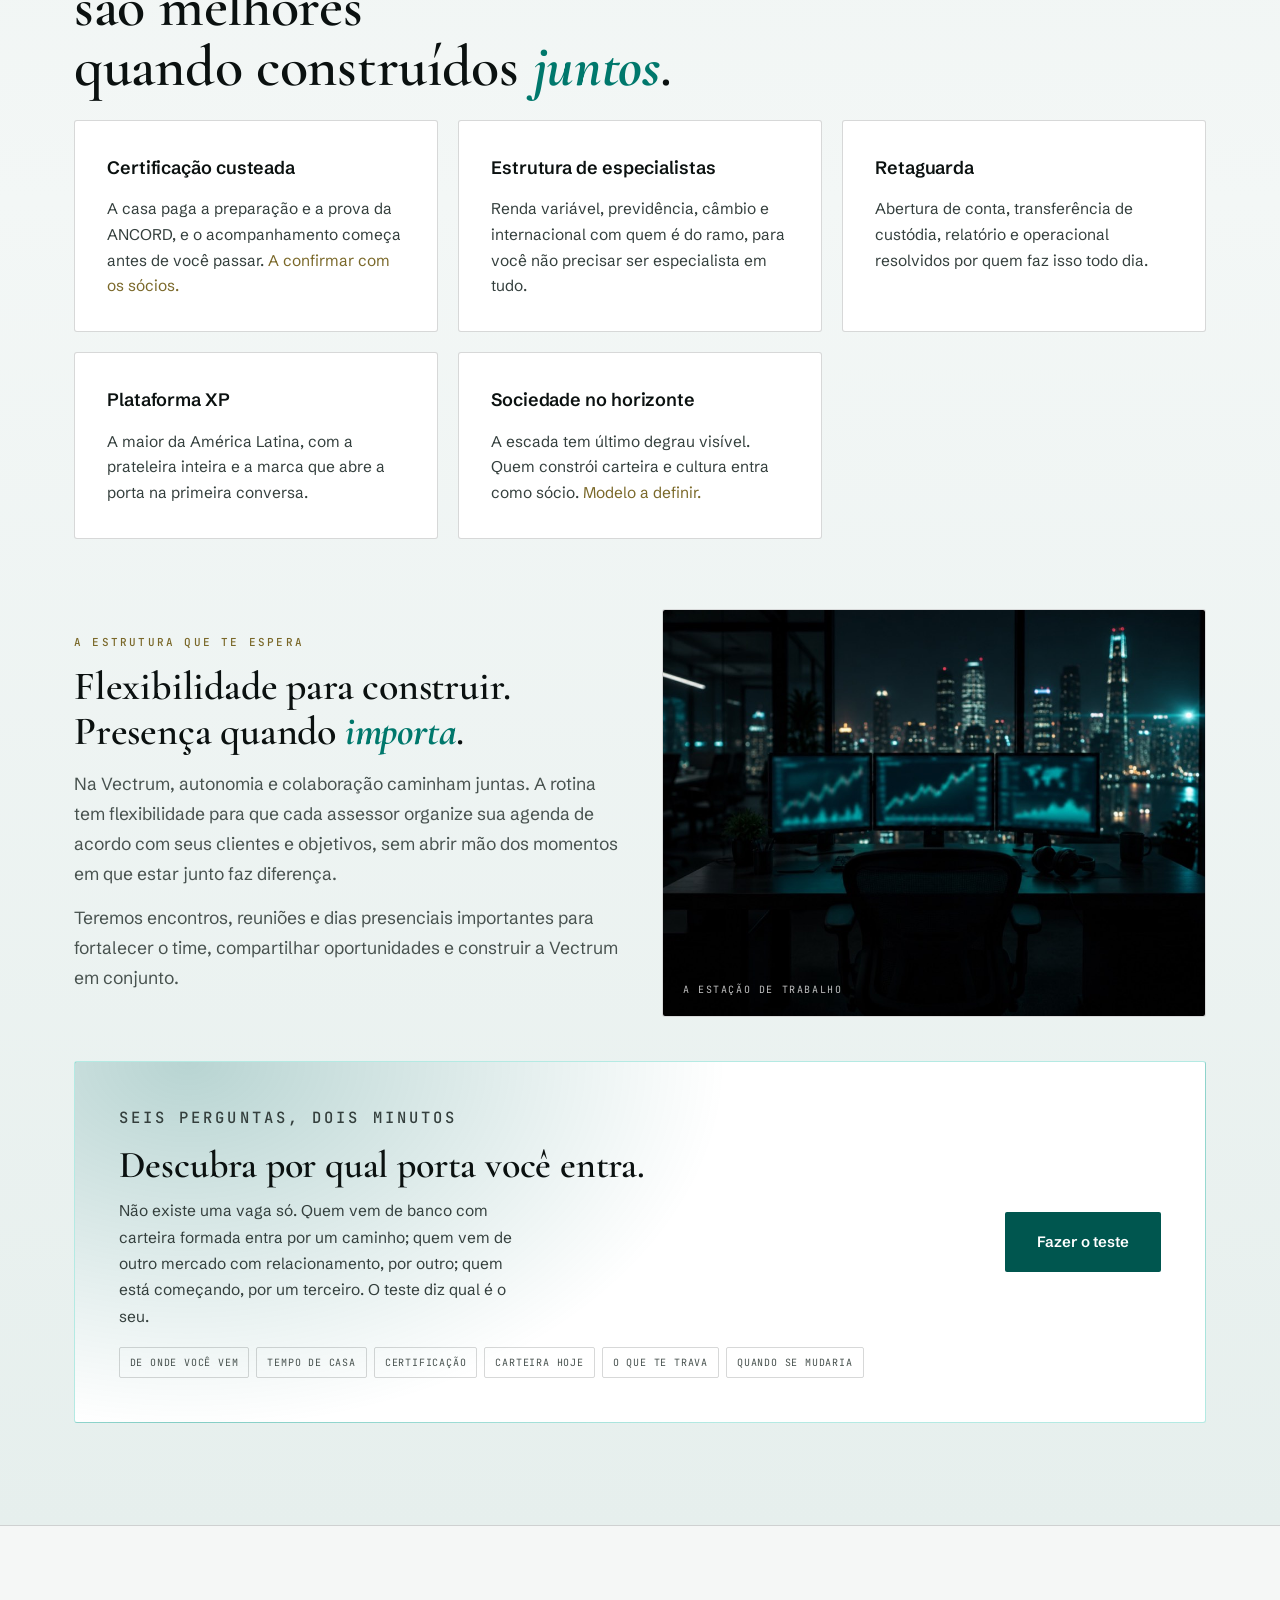
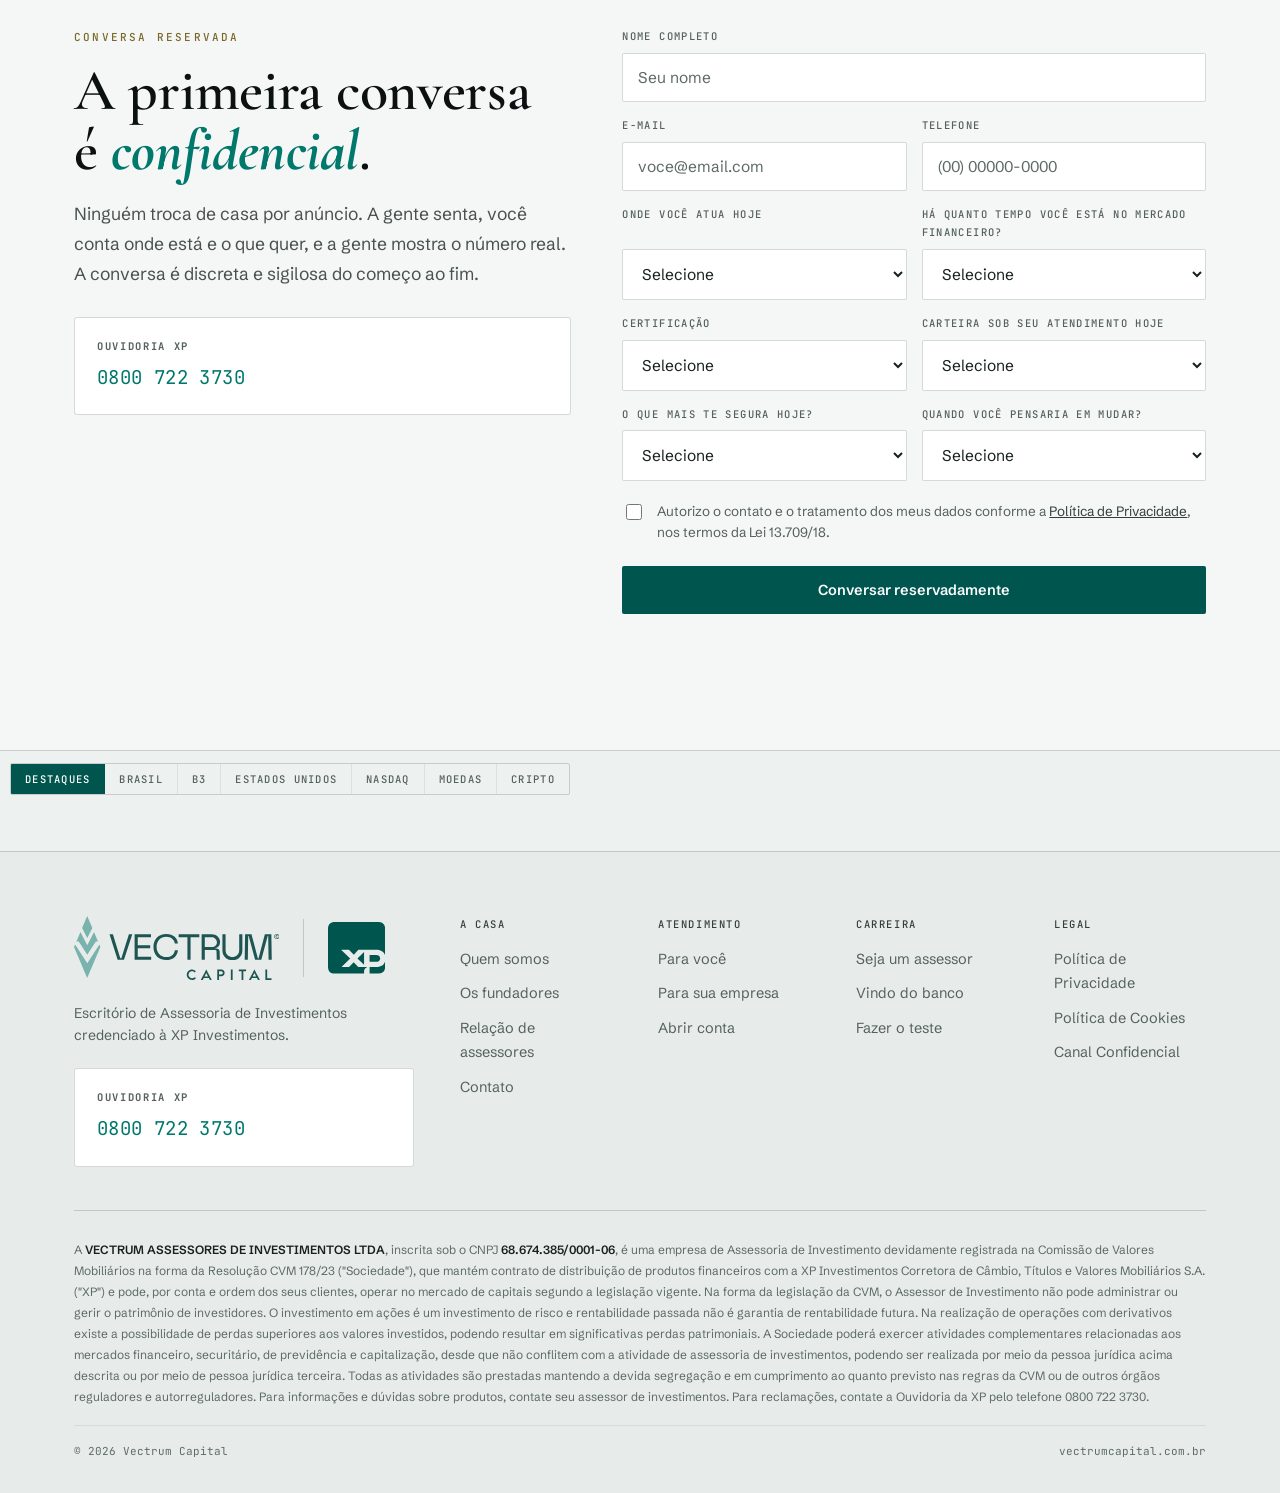
==== commit f5974642: "Merge: formulário do assessor com as 6 perguntas do teste Co-Authored-By: Claude Sonnet 5.5 <noreply" ====
--- a/assessor.html
+++ b/assessor.html
@@ -9,7 +9,7 @@
 <meta name="theme-color" content="#F5F7F6">
 <script>/* tema antes da pintura: o site nasce claro; quem escolheu o escuro volta no escuro */try{var tv=localStorage.getItem('vectrum-tema-v2');if(tv==='escuro')document.documentElement.removeAttribute('data-tema');else if(tv==='verde')document.documentElement.setAttribute('data-tema','verde');if((localStorage.getItem('vectrum-idioma')||'pt')!=='pt')document.documentElement.className+=' i18n-carregando'}catch(e){}</script>
 <link rel="stylesheet" href="i18n/i18n.css?v=4">
-<script src="i18n/i18n.js?v=4" defer></script>
+<script src="i18n/i18n.js?v=5" defer></script>
 <link rel="icon" type="image/svg+xml" href="favicon.svg?v=2">
 <meta data-i18n-a="content:kf7795882" property="og:title" content="Seja um assessor Vectrum">
 <meta data-i18n-a="content:kbe88fcd1" property="og:description" content="Recurso parado tem valor. Recurso com direção tem destino.">
@@ -472,7 +472,10 @@
 }
 .campo input::placeholder{color:var(--ink-5)}
 .campo input:focus,.campo select:focus{outline:none;border-color:var(--green-live);background:var(--foco-bg);box-shadow:0 0 0 3px rgba(22,191,169,.1)}
-.campo-2{display:grid;grid-template-columns:1fr 1fr;gap:15px}
+.campo-2{display:grid;grid-template-columns:repeat(2,minmax(0,1fr));gap:15px}
+/* rótulo longo quebra em 2 linhas sem desalinhar o par: rótulo no topo, campo embaixo; opção longa não estoura a coluna */
+.campo-2 .campo{justify-content:space-between;min-width:0}
+.campo select{min-width:0;max-width:100%;text-overflow:ellipsis}
 @media(max-width:540px){.campo-2{grid-template-columns:1fr}}
 .lgpd{display:flex;gap:12px;align-items:flex-start;font-size:13.5px;color:var(--ink-4);line-height:1.55;margin-top:5px}
 .lgpd input{margin-top:3px;accent-color:var(--green);flex:none;width:16px;height:16px}
@@ -923,12 +926,22 @@
       </div>
       <div class="campo-2">
         <div class="campo"><label data-i18n="k969deb00" for="c-onde">Onde você atua hoje</label>
-          <select id="c-onde" name="onde"><option data-i18n="kd8e3d19a" value="Banco">Banco</option><option data-i18n="kb2306a5d" value="Outro escritório de assessoria">Outro escritório de assessoria</option><option data-i18n="ke47db8cf" value="Autônomo">Autônomo</option><option data-i18n="k0d012cee" value="Estou me certificando agora">Estou me certificando agora</option><option data-i18n="kf769d793" value="Fora do mercado, quero entrar">Fora do mercado, quero entrar</option></select></div>
+          <select id="c-onde" name="onde"><option data-i18n="kselecione" value="" selected>Selecione</option><option data-i18n="kd8e3d19a" value="Banco">Banco</option><option data-i18n="kb2306a5d" value="Outro escritório de assessoria">Outro escritório de assessoria</option><option data-i18n="ke47db8cf" value="Autônomo">Autônomo</option><option data-i18n="k0d012cee" value="Estou me certificando agora">Estou me certificando agora</option><option data-i18n="kf769d793" value="Fora do mercado, quero entrar">Fora do mercado, quero entrar</option></select></div>
+        <div class="campo"><label data-i18n="kf784e996" for="c-tempo">Há quanto tempo você está no mercado financeiro?</label>
+          <select id="c-tempo" name="tempo_mercado"><option data-i18n="kselecione" value="" selected>Selecione</option><option data-i18n="ka10640c3" value="Ainda não comecei">Ainda não comecei</option><option data-i18n="kce21942c" value="Menos de 2 anos">Menos de 2 anos</option><option data-i18n="k65b8a77e" value="De 2 a 5 anos">De 2 a 5 anos</option><option data-i18n="k7430a90f" value="De 5 a 10 anos">De 5 a 10 anos</option><option data-i18n="kb8a6294f" value="Mais de 10 anos">Mais de 10 anos</option></select></div>
+      </div>
+      <div class="campo-2">
         <div class="campo"><label data-i18n="ke5d13745" for="c-cert">Certificação</label>
-          <select id="c-cert" name="certificacao"><option data-i18n="k994dd498" value="ANCORD">ANCORD</option><option data-i18n="k5b8d269d" value="CEA">CEA</option><option data-i18n="k62739de4" value="CFP">CFP</option><option data-i18n="kda66b42c" value="CGA">CGA</option><option data-i18n="k9ea43703" value="Ainda não tenho">Ainda não tenho</option></select></div>
-      </div>
-      <div class="campo"><label data-i18n="k4250115a" for="c-carteira">Carteira sob seu atendimento hoje</label>
-        <select id="c-carteira" name="carteira"><option data-i18n="k896411ab" value="Prefiro falar pessoalmente">Prefiro falar pessoalmente</option><option data-i18n="kfcd4de99" value="Até R$ 10 milhões">Até R$ 10 milhões</option><option data-i18n="k5cbefd91" value="R$ 10 a 50 milhões">R$ 10 a 50 milhões</option><option data-i18n="k548fdc65" value="R$ 50 a 200 milhões">R$ 50 a 200 milhões</option><option data-i18n="kfef9dd28" value="Acima de R$ 200 milhões">Acima de R$ 200 milhões</option><option data-i18n="k132ecd9e" value="Ainda não tenho carteira">Ainda não tenho carteira</option></select></div>
+          <select id="c-cert" name="certificacao"><option data-i18n="kselecione" value="" selected>Selecione</option><option data-i18n="k994dd498" value="ANCORD">ANCORD</option><option data-i18n="k5b8d269d" value="CEA">CEA</option><option data-i18n="k62739de4" value="CFP">CFP</option><option data-i18n="kda66b42c" value="CGA">CGA</option><option data-i18n="k9ea43703" value="Ainda não tenho">Ainda não tenho</option></select></div>
+        <div class="campo"><label data-i18n="k4250115a" for="c-carteira">Carteira sob seu atendimento hoje</label>
+          <select id="c-carteira" name="carteira"><option data-i18n="kselecione" value="" selected>Selecione</option><option data-i18n="k896411ab" value="Prefiro falar pessoalmente">Prefiro falar pessoalmente</option><option data-i18n="kfcd4de99" value="Até R$ 10 milhões">Até R$ 10 milhões</option><option data-i18n="k5cbefd91" value="R$ 10 a 50 milhões">R$ 10 a 50 milhões</option><option data-i18n="k548fdc65" value="R$ 50 a 200 milhões">R$ 50 a 200 milhões</option><option data-i18n="kfef9dd28" value="Acima de R$ 200 milhões">Acima de R$ 200 milhões</option><option data-i18n="k132ecd9e" value="Ainda não tenho carteira">Ainda não tenho carteira</option></select></div>
+      </div>
+      <div class="campo-2">
+        <div class="campo"><label data-i18n="kf5c72d7d" for="c-trava">O que mais te segura hoje?</label>
+          <select id="c-trava" name="trava"><option data-i18n="kselecione" value="" selected>Selecione</option><option data-i18n="k46054dae" value="A renda dos primeiros meses">A renda dos primeiros meses</option><option data-i18n="k0f301304" value="Deixar a estabilidade do salário">Deixar a estabilidade do salário</option><option data-i18n="k92530682" value="Não saber se a carteira me acompanha">Não saber se a carteira me acompanha</option><option data-i18n="k463c0f43" value="O que o meu contrato atual permite">O que o meu contrato atual permite</option><option data-i18n="ke70b7007" value="Nada, só preciso da proposta certa">Nada, só preciso da proposta certa</option></select></div>
+        <div class="campo"><label data-i18n="k030a46a0" for="c-quando">Quando você pensaria em mudar?</label>
+          <select id="c-quando" name="quando"><option data-i18n="kselecione" value="" selected>Selecione</option><option data-i18n="kd59cc970" value="Nos próximos 3 meses">Nos próximos 3 meses</option><option data-i18n="kd19f7540" value="Entre 3 e 6 meses">Entre 3 e 6 meses</option><option data-i18n="kb6b89ef5" value="Daqui a mais de 6 meses">Daqui a mais de 6 meses</option><option data-i18n="ke4870795" value="Por enquanto só quero entender">Por enquanto só quero entender</option></select></div>
+      </div>
       <label class="lgpd" for="c-lgpd"><input type="checkbox" id="c-lgpd" name="lgpd"><span data-i18n="k11967c41">Autorizo o contato e o tratamento dos meus dados conforme a <a href="privacidade.html" target="_blank" rel="noopener">Política de Privacidade</a>, nos termos da Lei 13.709/18.</span></label>
       <button data-i18n="k7f509afe" class="btn btn-1" type="submit" style="margin-top:8px">Conversar reservadamente</button>
       <p id="form-aviso" style="font-family:var(--f-mono);font-size:12px;color:var(--metal);min-height:18px"></p>
@@ -1207,7 +1220,7 @@
     var dados = { tipo: form.getAttribute('data-tipo'), pagina: location.pathname.split('/').pop() || 'index.html', aceite_lgpd: new Date().toISOString() };
     Array.prototype.forEach.call(form.elements, function(el){
       if (!el.name || el.name === 'lgpd' || el.name === 'site') return;
-      dados[el.name] = el.tagName === 'SELECT' ? el.options[el.selectedIndex].text : el.value;
+      dados[el.name] = el.tagName === 'SELECT' ? (el.value === '' ? '' : el.options[el.selectedIndex].text) : el.value;
     });
 
     var botao = form.querySelector('button[type="submit"]');
@@ -1430,12 +1443,15 @@
     function escolher(id, v){
       var sel = document.getElementById(id);
       if (!sel || !v) return;
-      Array.prototype.slice.call(sel.options).forEach(function(o){ if (o.text === v) sel.value = o.value; });
+      Array.prototype.slice.call(sel.options).forEach(function(o){ if (o.value === v || o.text === v) sel.value = o.value; });
     }
     escolher('c-onde', valor('q-onde'));
     escolher('c-cert', valor('q-cert'));
     escolher('c-carteira', valor('q-carteira'));
-    var extras = { porta: PORTAS[porta()].n, tempo_mercado: valor('q-tempo'), trava: valor('q-trava'), quando: valor('q-quando') };
+    escolher('c-tempo', valor('q-tempo'));
+    escolher('c-trava', valor('q-trava'));
+    escolher('c-quando', valor('q-quando'));
+    var extras = { porta: PORTAS[porta()].n }; // as outras 5 respostas já vão nos campos visíveis do formulário
     Object.keys(extras).forEach(function(k){
       var campo = form.querySelector('input[type="hidden"][name="' + k + '"]');
       if (!campo) { campo = document.createElement('input'); campo.type = 'hidden'; campo.name = k; form.appendChild(campo); }
